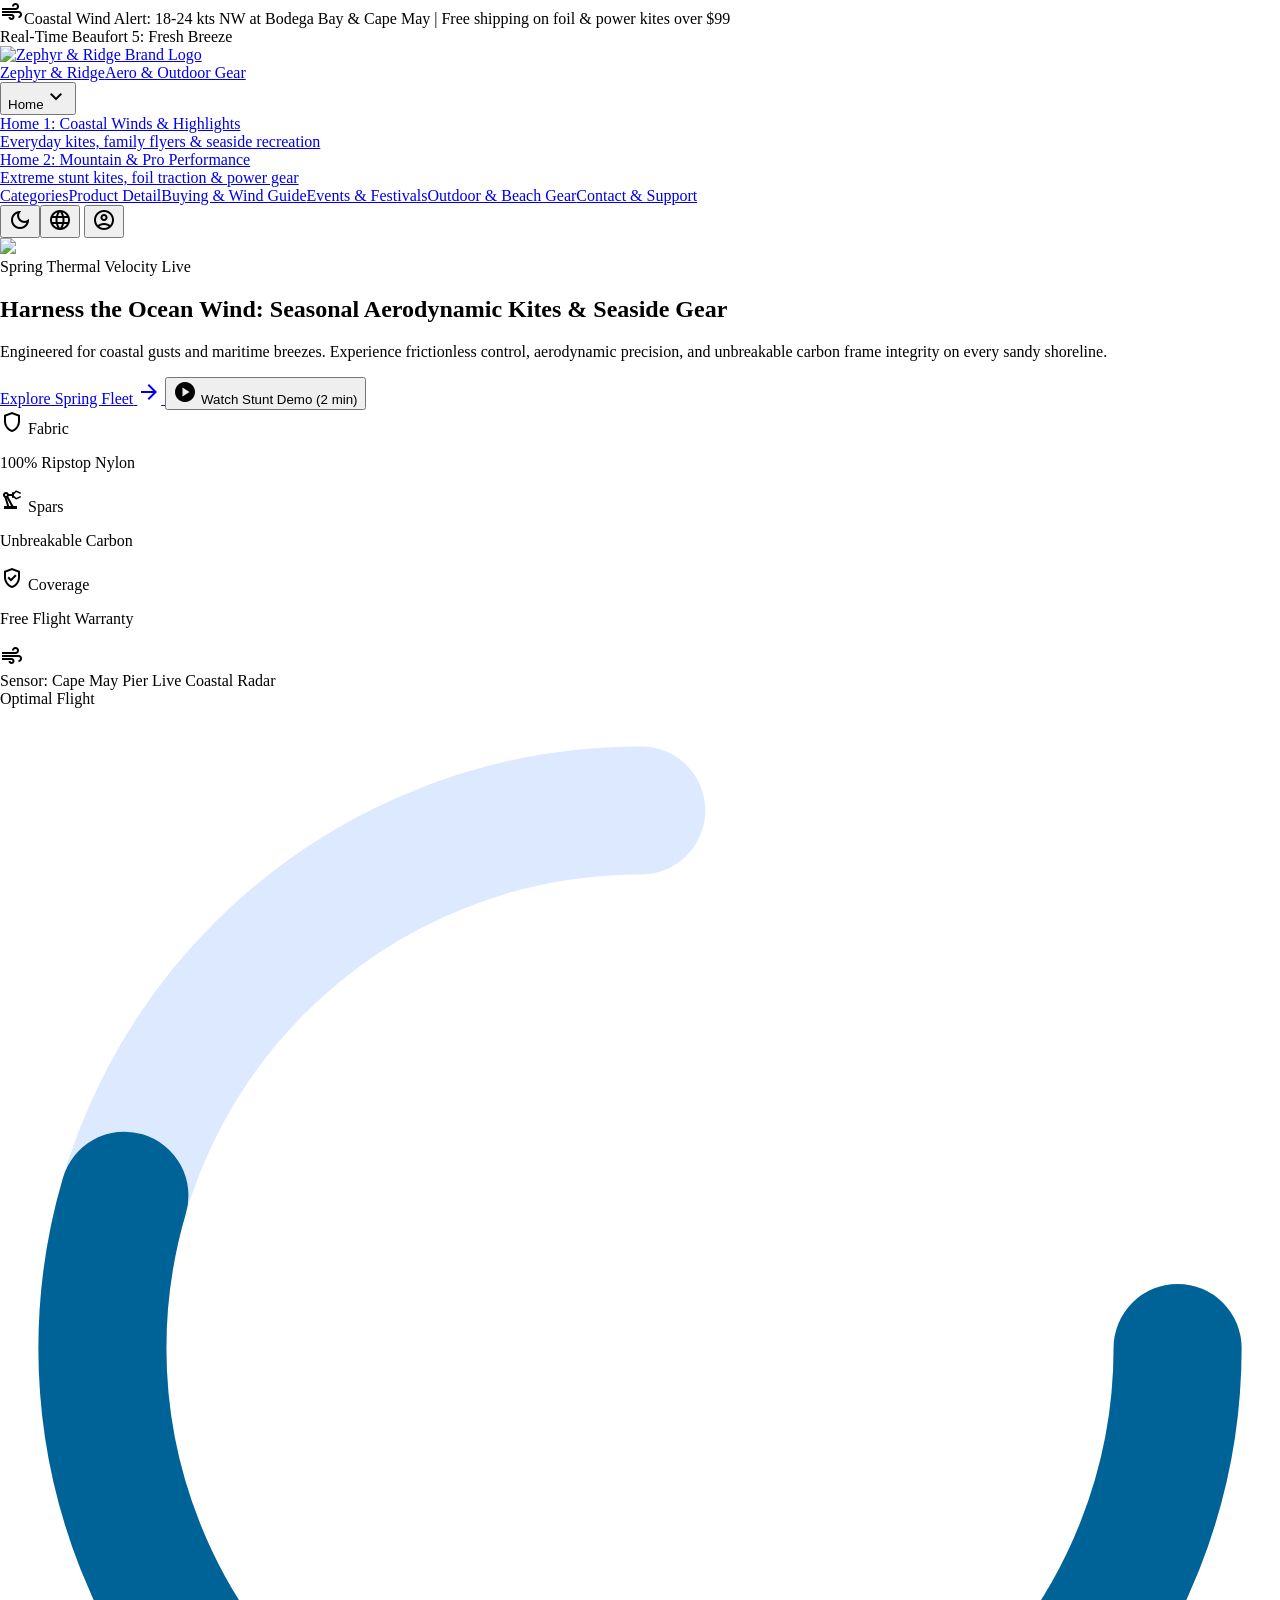
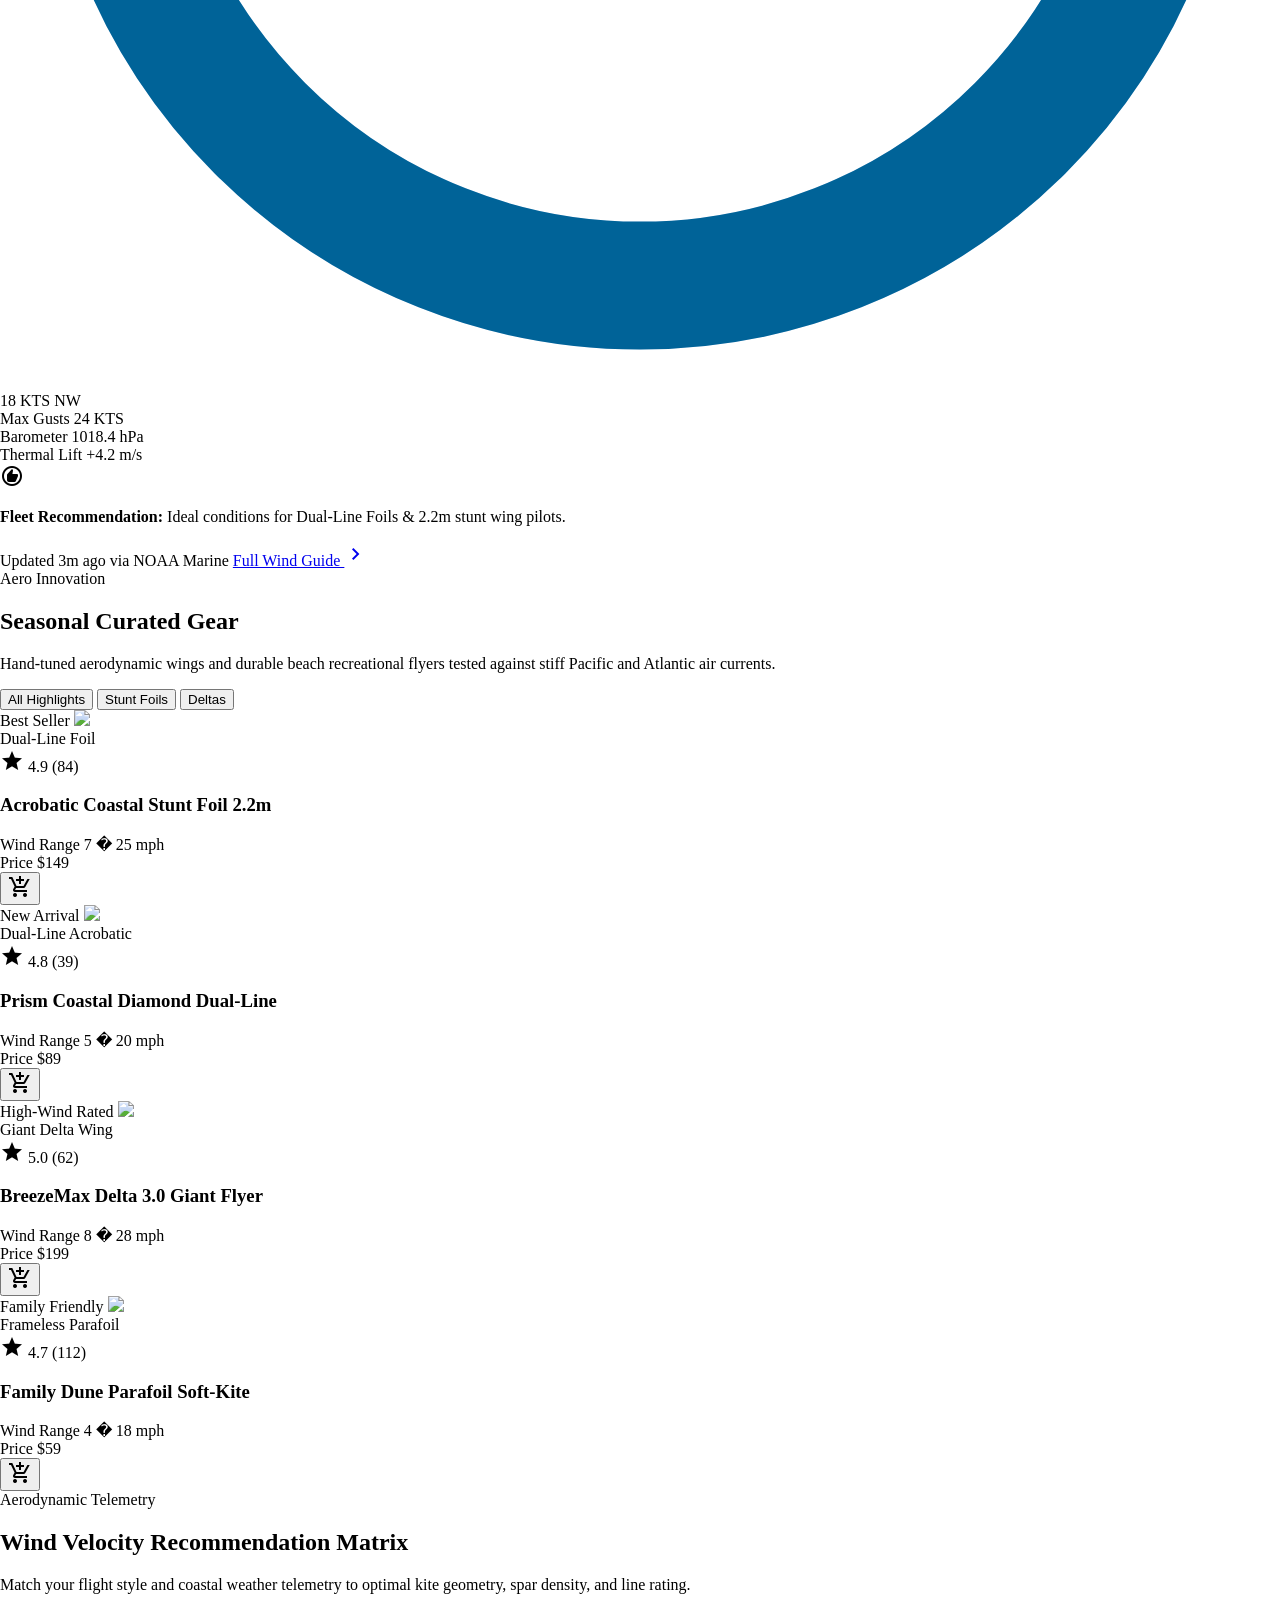
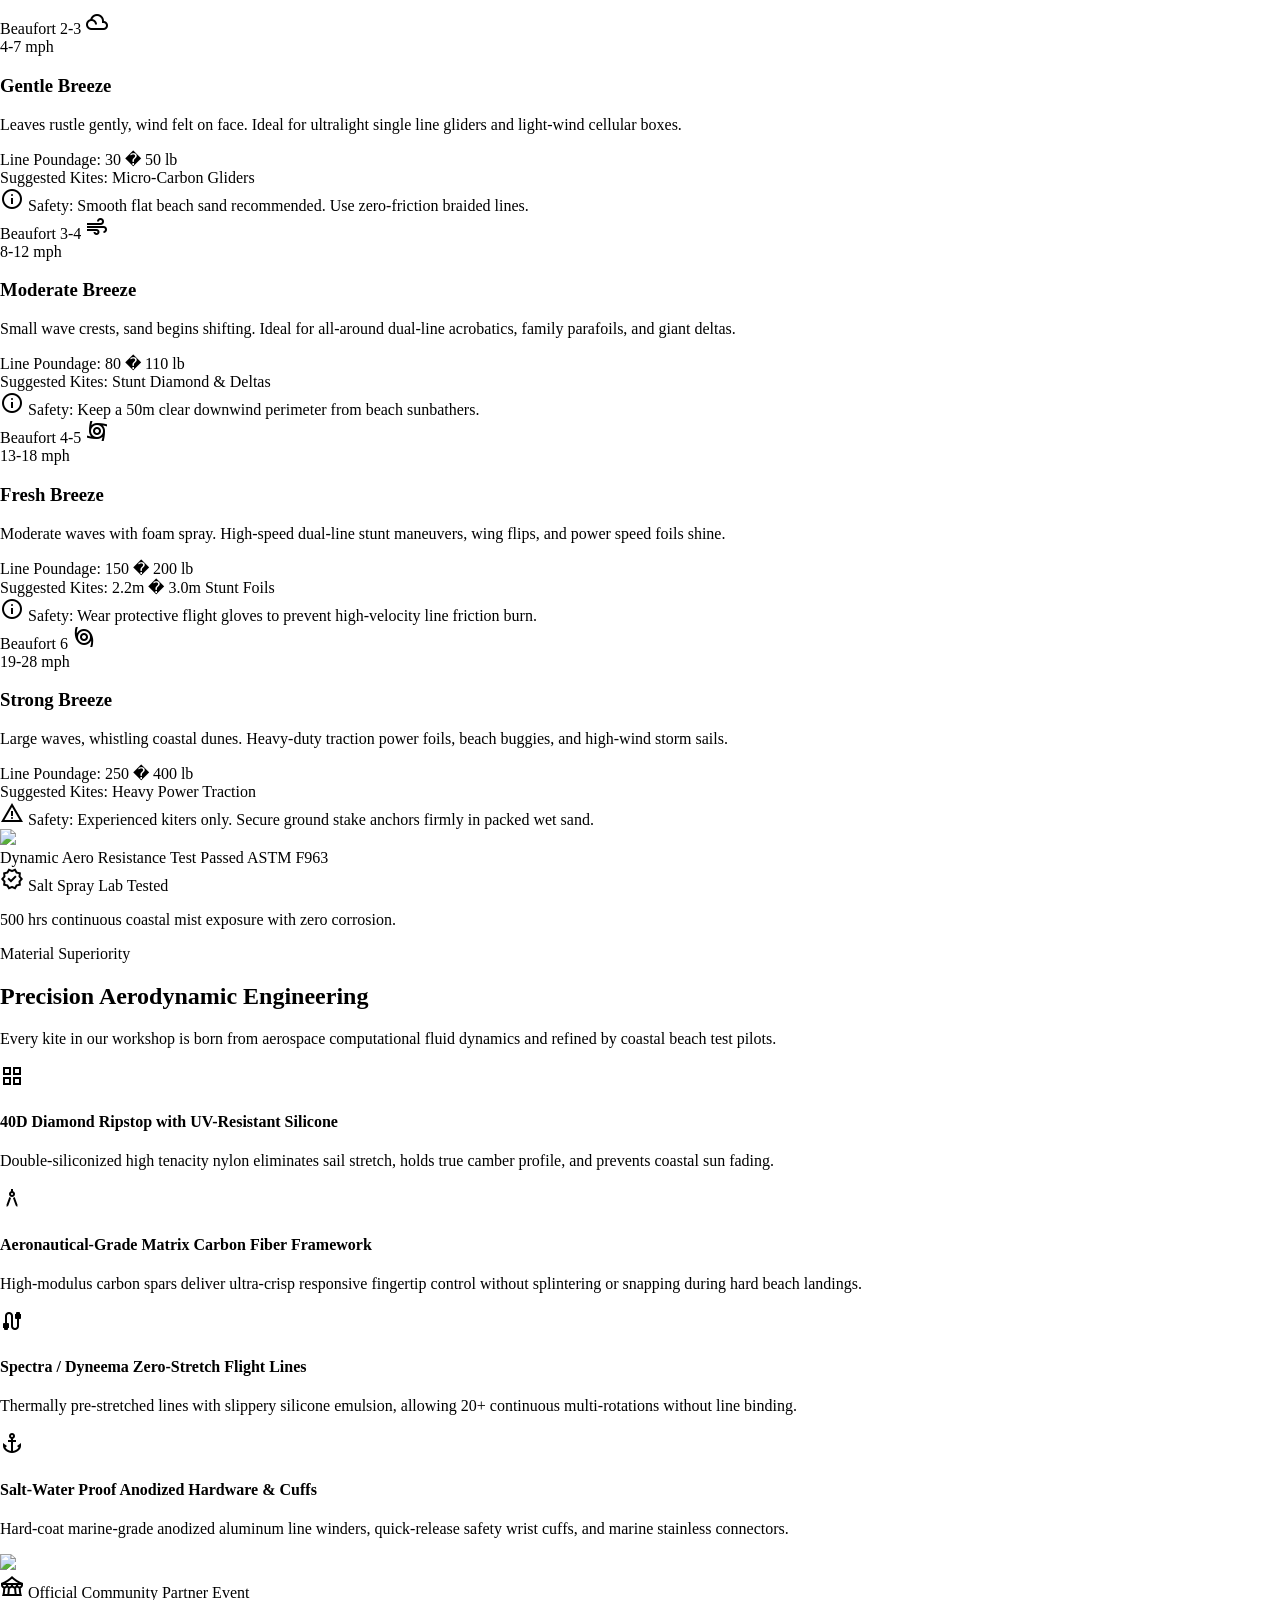
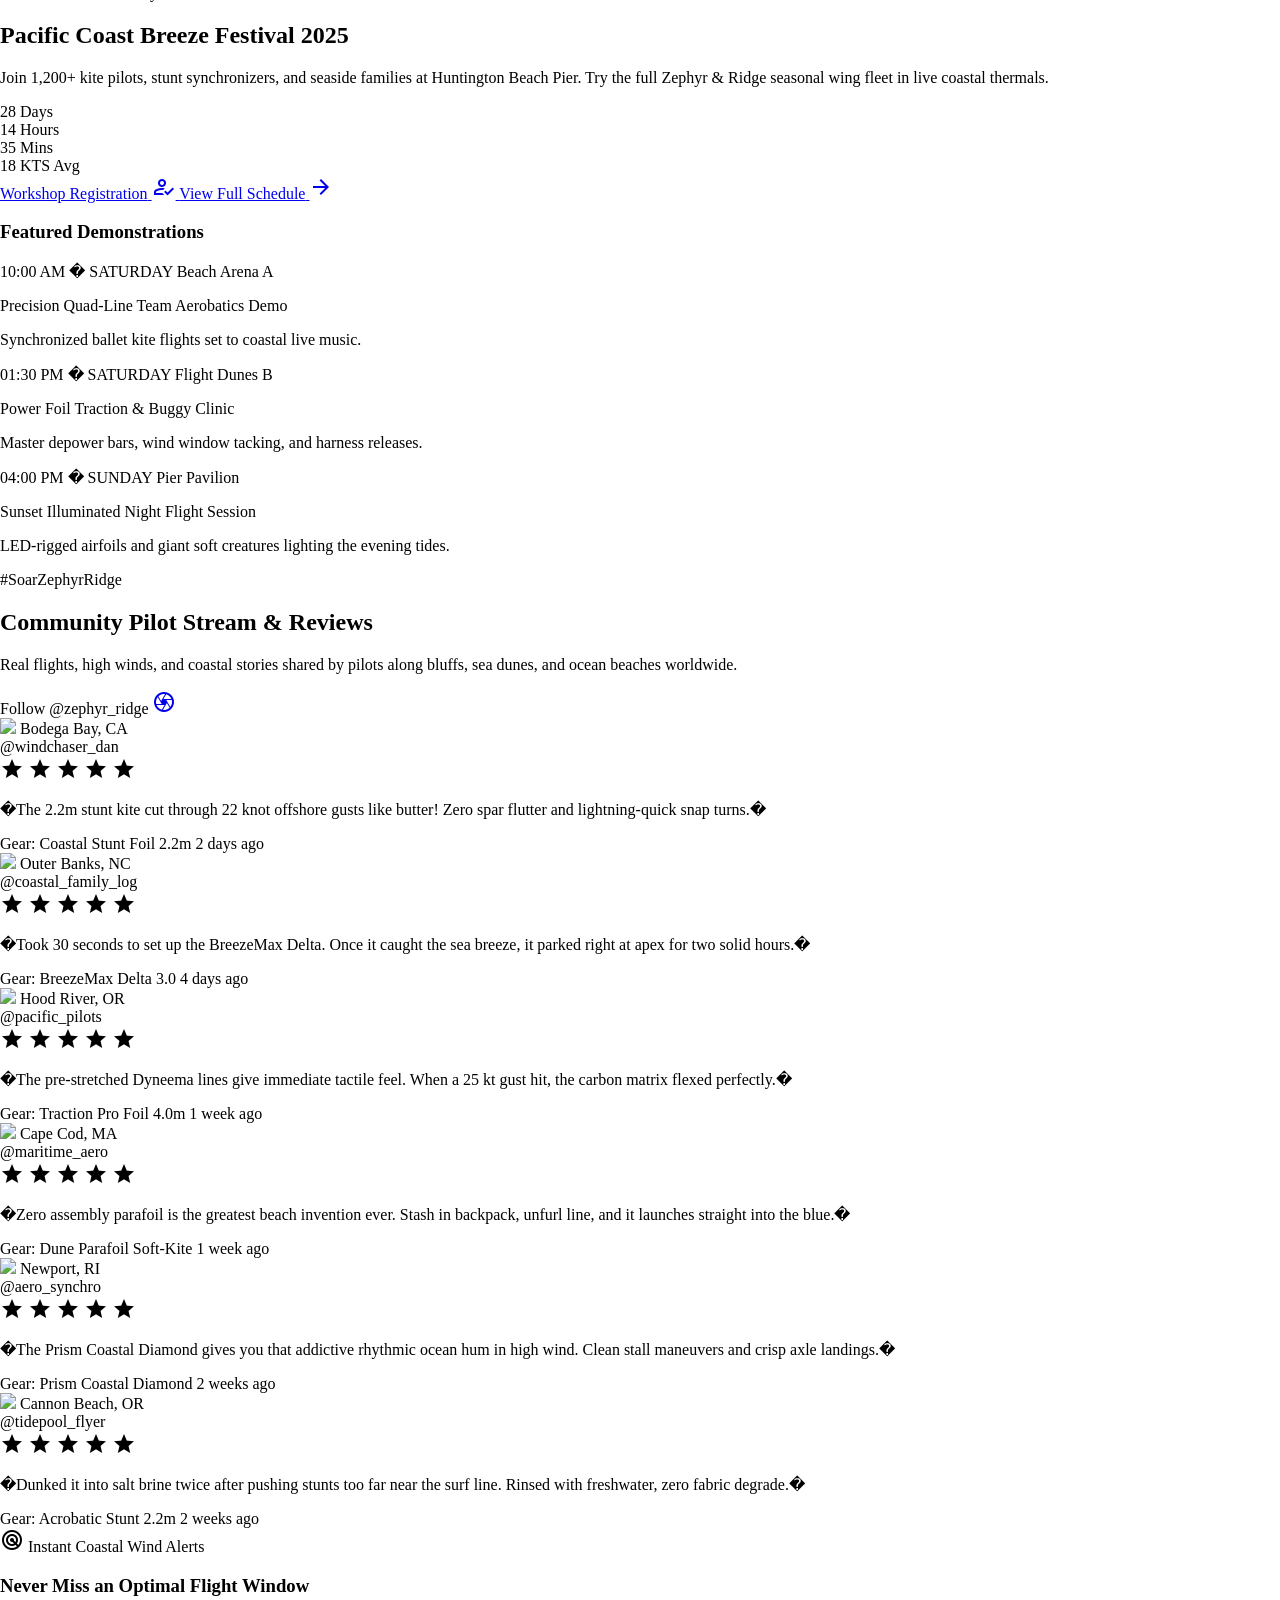
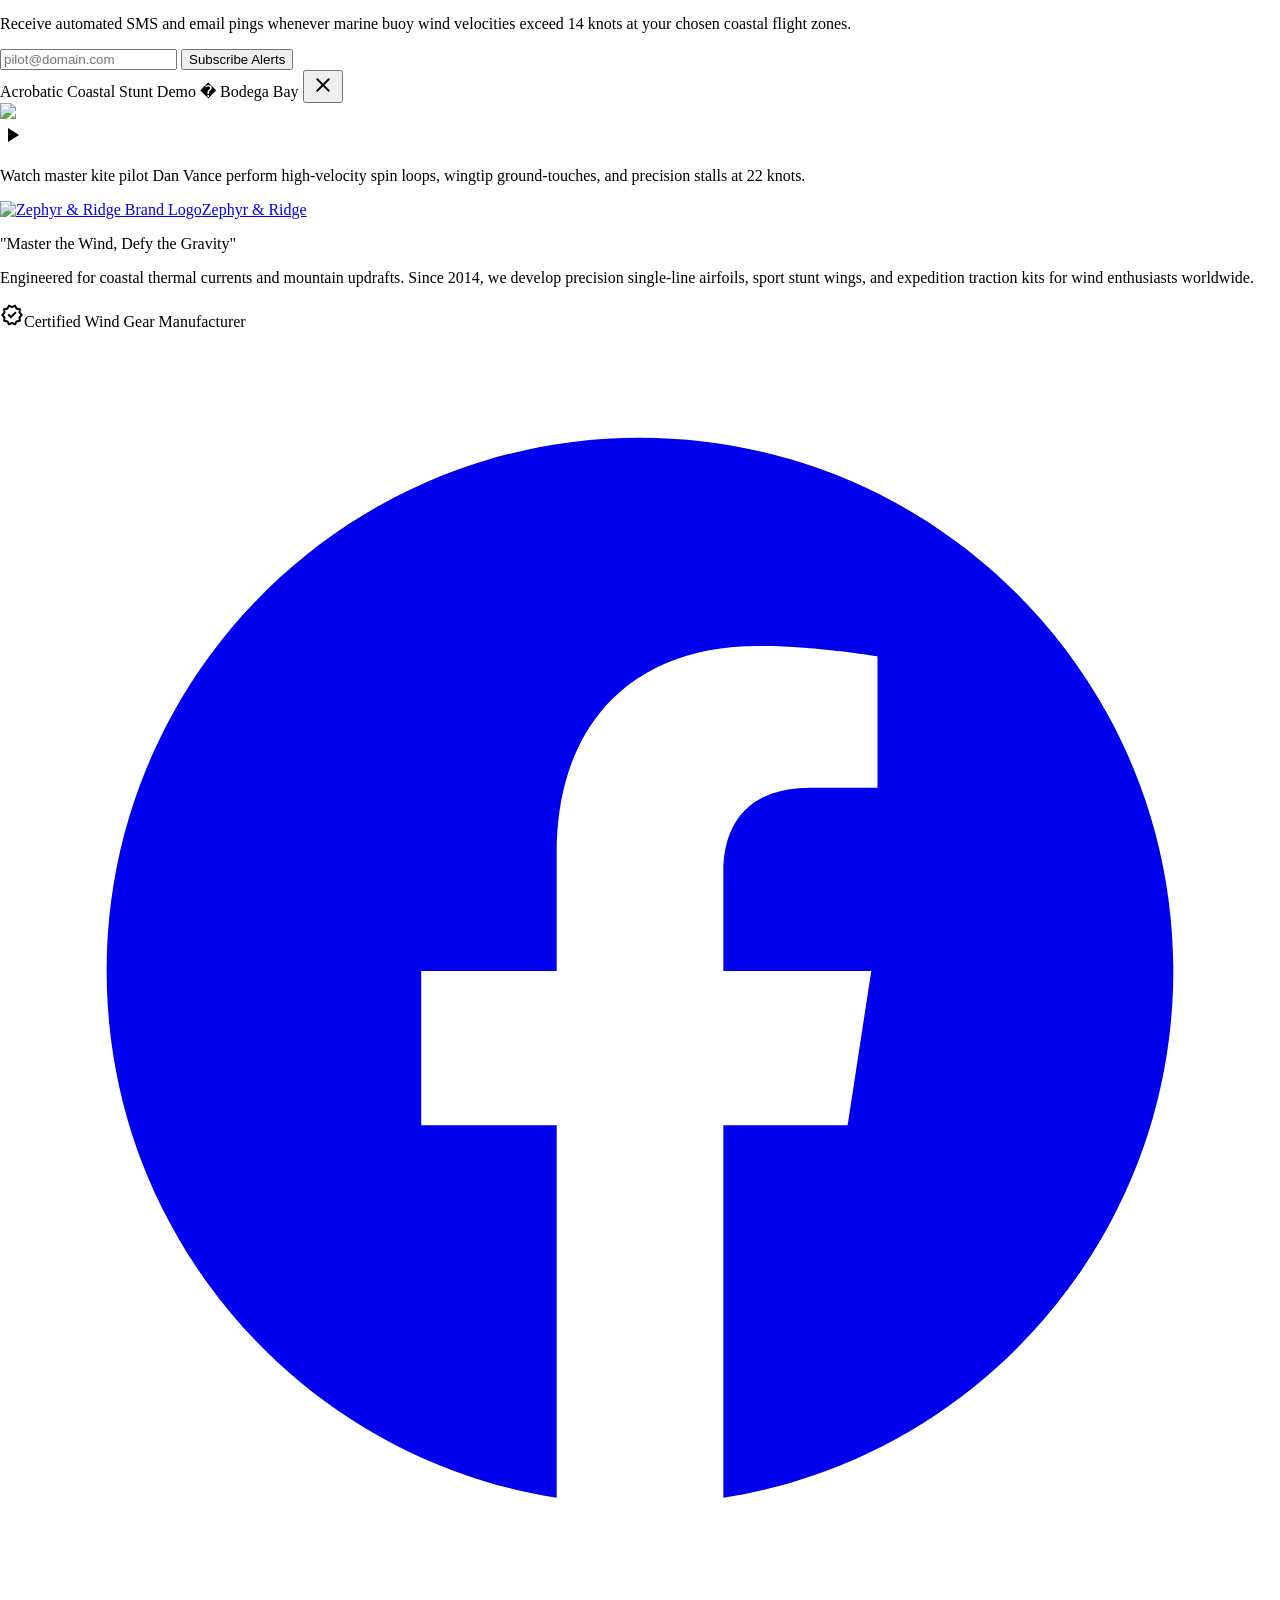
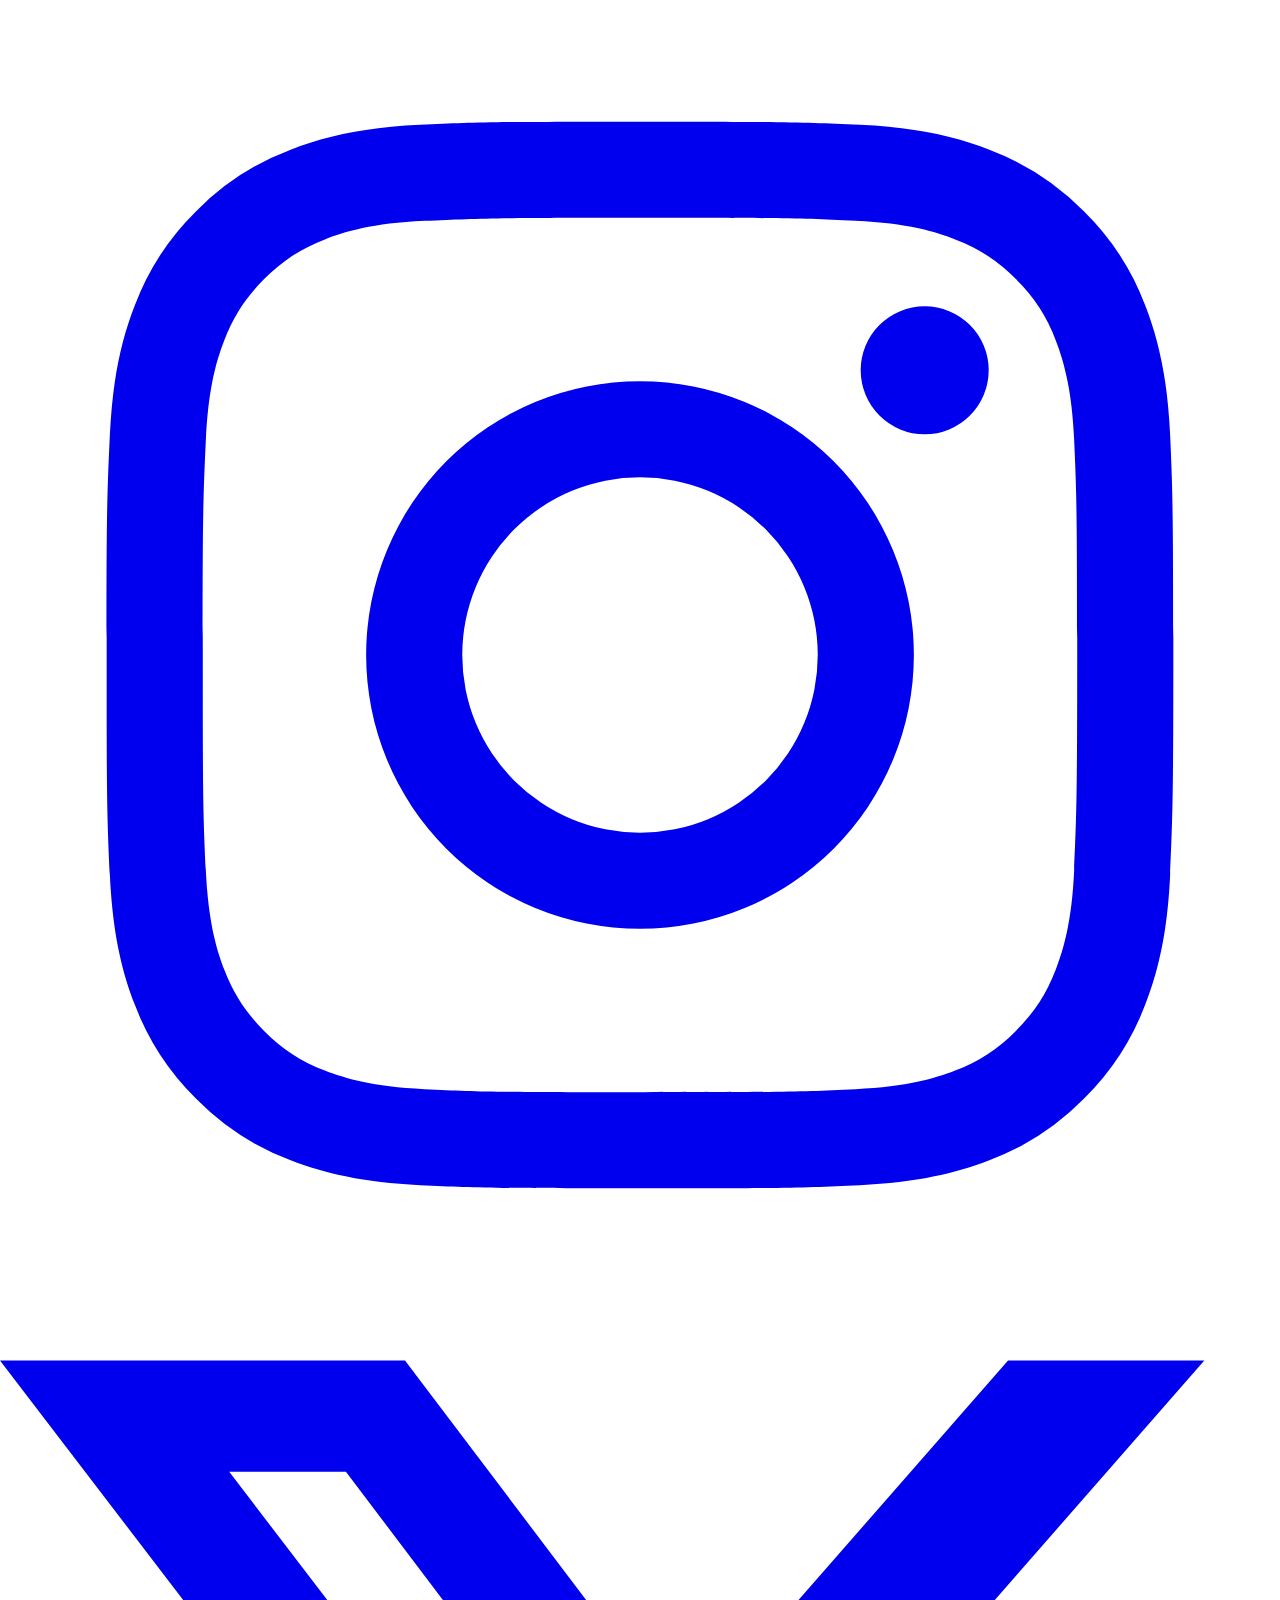
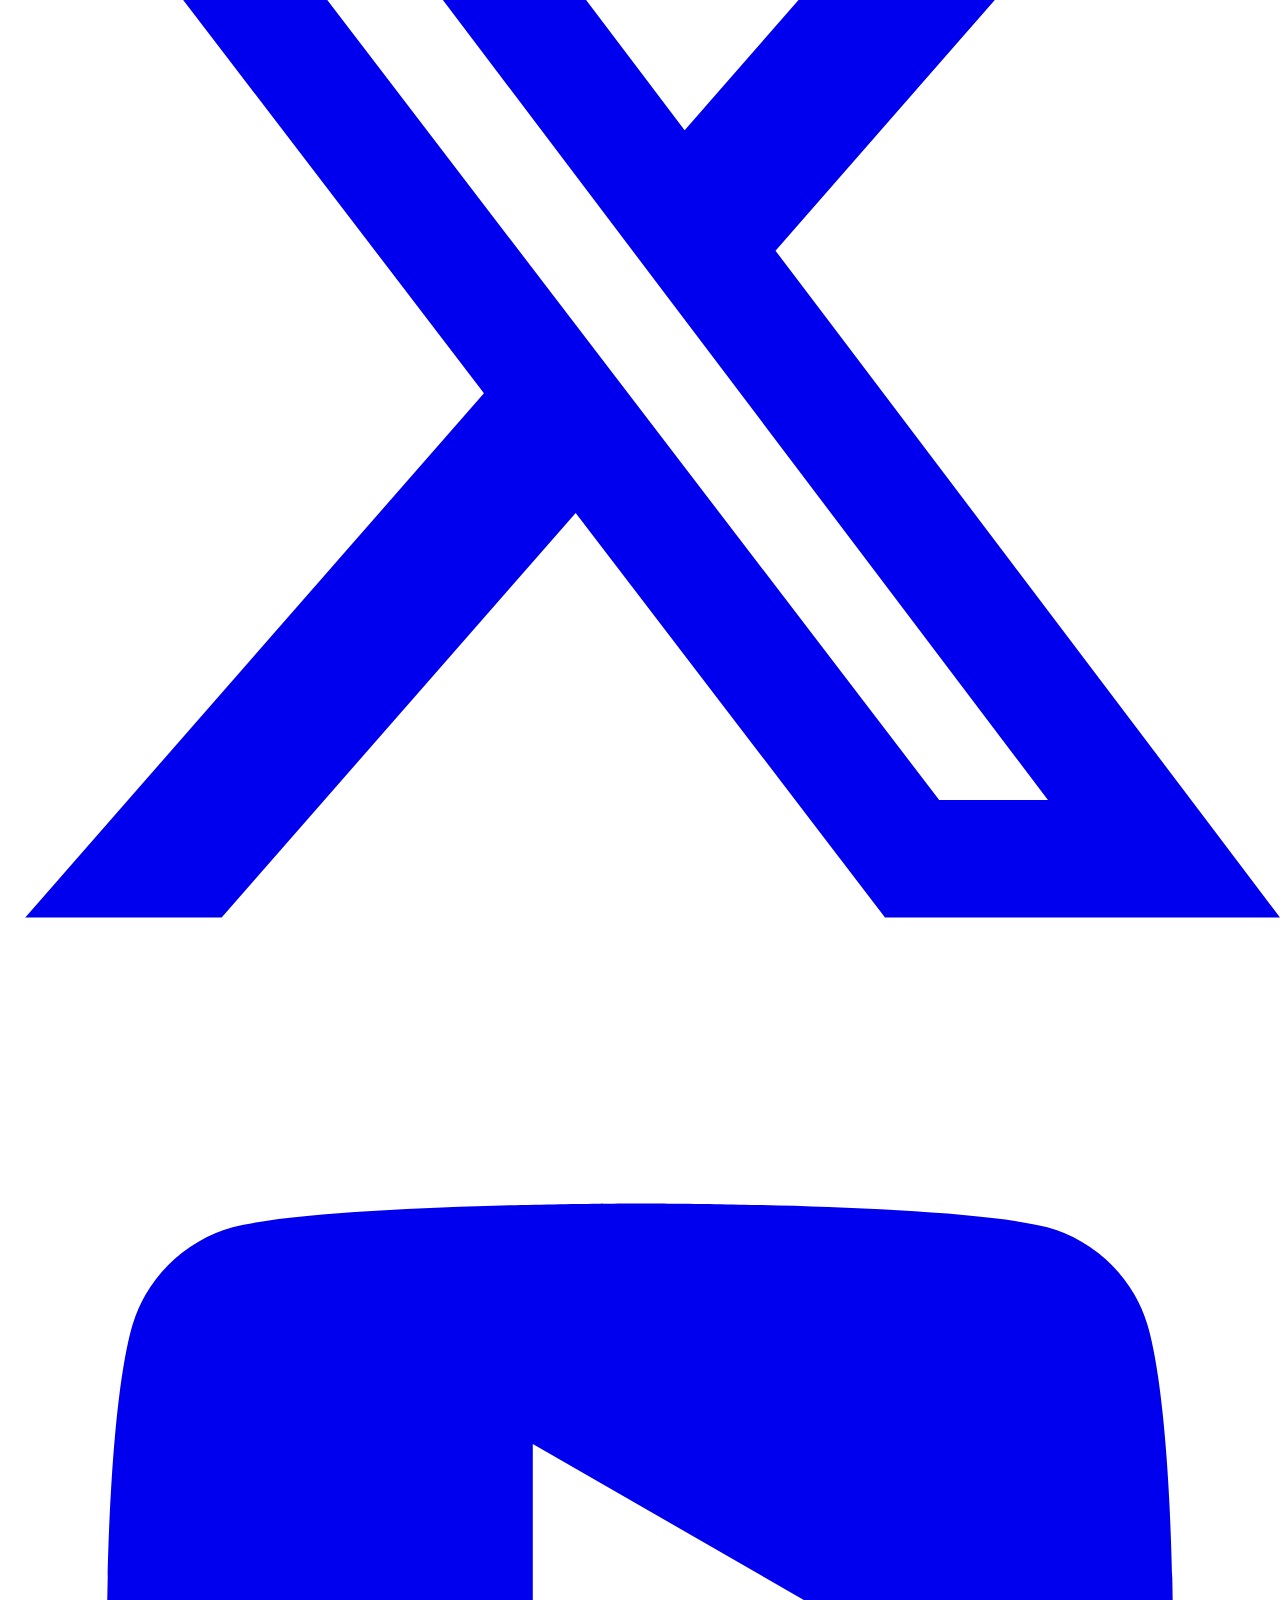
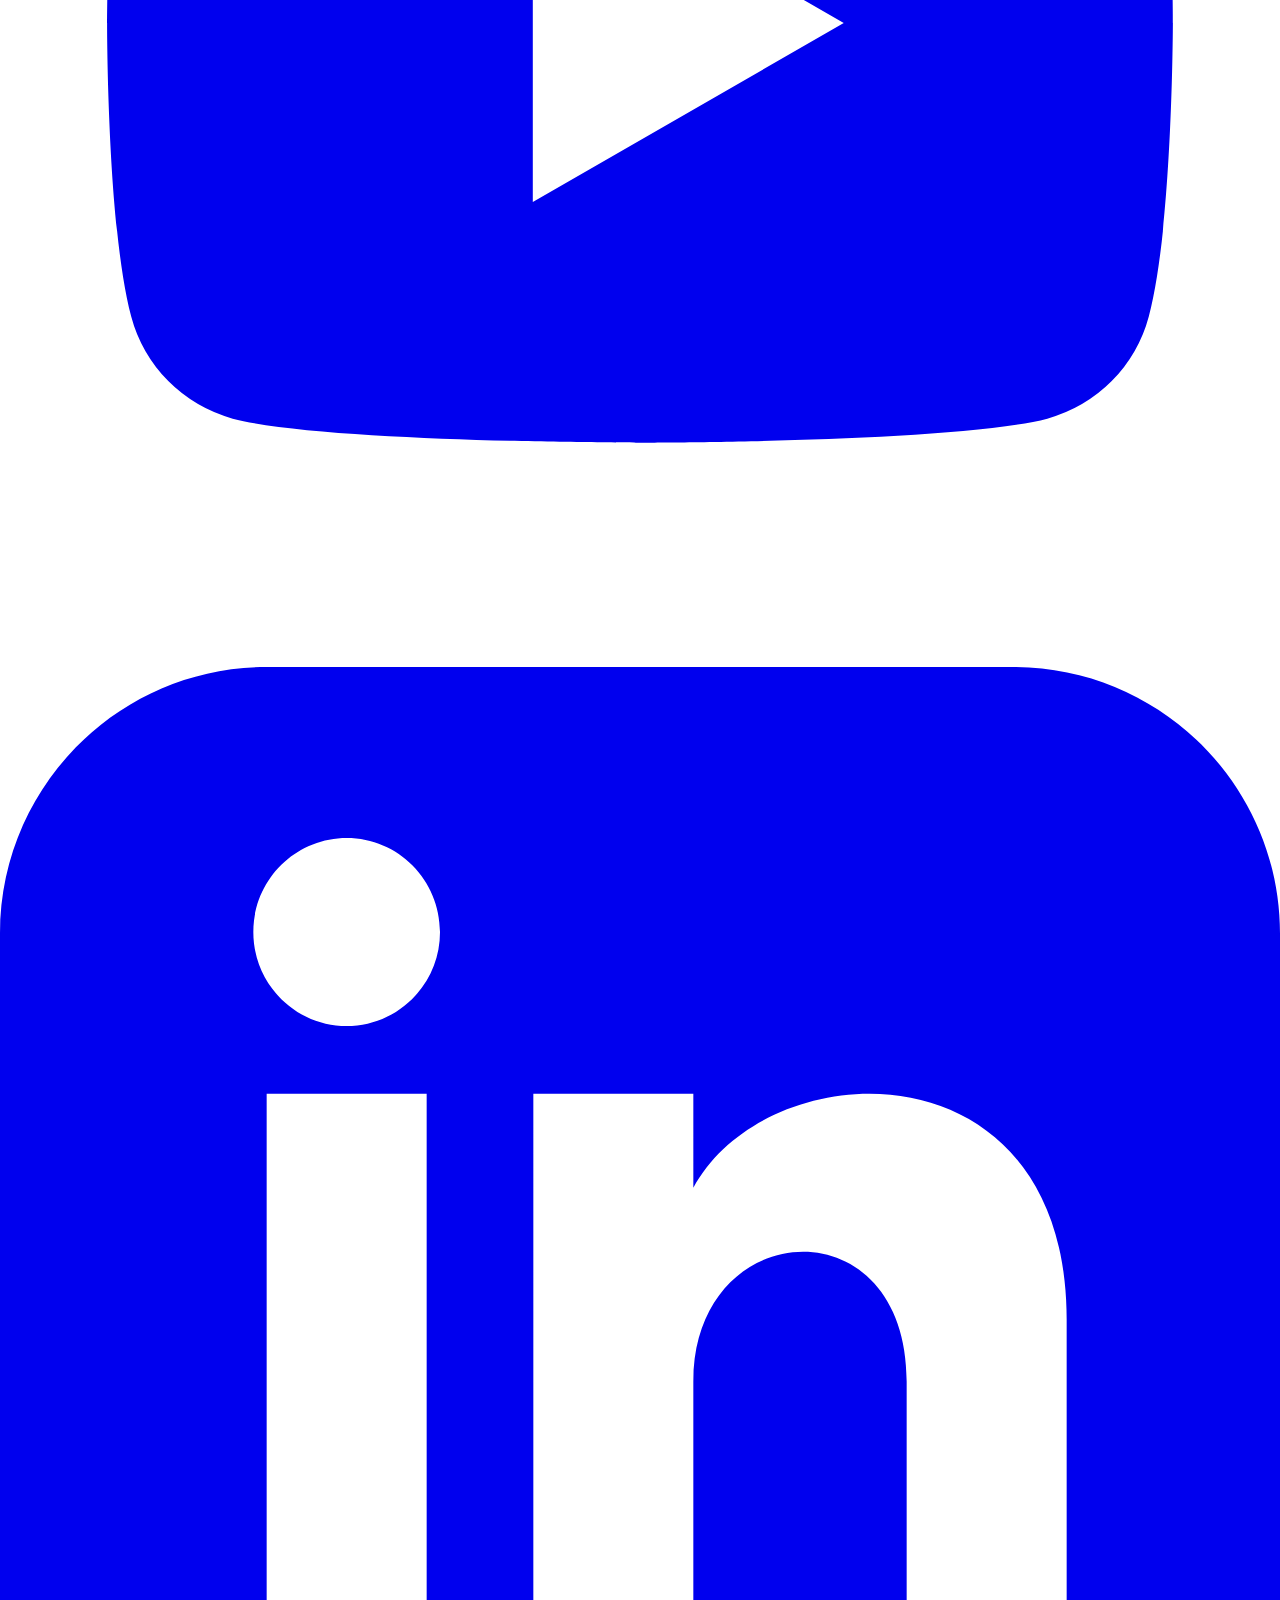
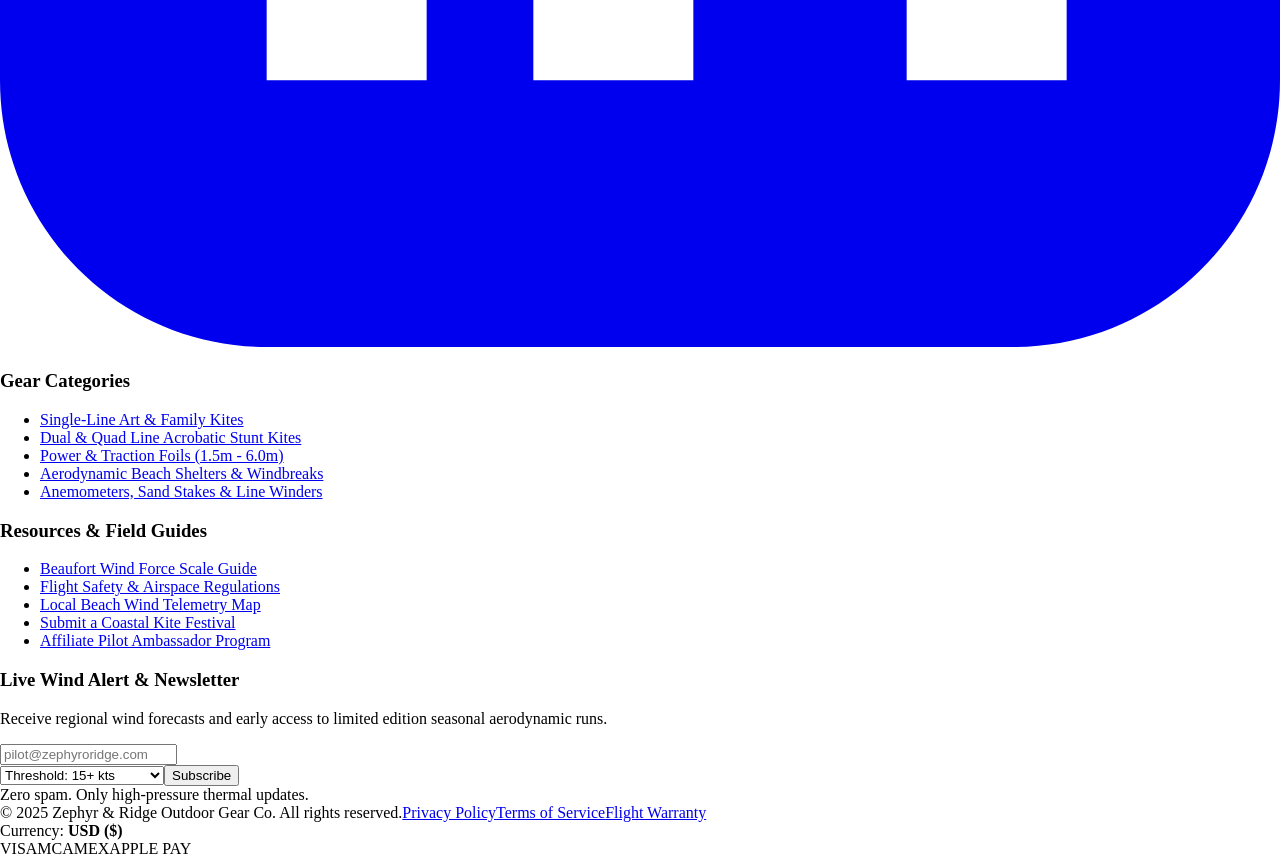
==== index.html @ 40a488f8 "Completed website UI and theme changes" ====
<!DOCTYPE html>

<html dir="ltr" lang="en">

<head>
    <meta charset="utf-8" />
    <meta content="width=device-width, initial-scale=1.0" name="viewport" />
    <meta content="web_standard" name="shell-type" />
    <title>Zephyr &amp; Ridge Kite &amp; Outdoor Gear</title>
    <link rel="icon" type="image/png" href="https://lh3.googleusercontent.com/aida-public/[base64]" />

    <link href="https://fonts.googleapis.com" rel="preconnect" />
    <link crossorigin="" href="https://fonts.gstatic.com" rel="preconnect" />
    <link
        href="https://fonts.googleapis.com/css2?family=Plus+Jakarta+Sans:wght@400;500;600;700&amp;family=Space+Grotesk:wght@500;600;700&amp;display=swap"
        rel="stylesheet" />
    <link
        href="https://fonts.googleapis.com/css2?family=Material+Symbols+Outlined:opsz,wght,FILL,GRAD@20..48,100..700,0..1,-50..200"
        rel="stylesheet" />
    <link
        href="https://fonts.googleapis.com/css2?family=Material+Symbols+Outlined:wght,FILL@100..700,0..1&amp;display=swap"
        rel="stylesheet" />
    <style>
        @layer base {

            html,
            body {
                margin: 0;
                padding: 0;
            }

            body {
                overscroll-behavior: none;
            }

            main>:first-child {
                margin-top: 0 !important;
            }

            main>:last-child {
                margin-bottom: 0 !important;
            }
        }

        ::-webkit-scrollbar {
            display: none;
        }
    </style>
    <script src="https://cdn.tailwindcss.com"></script>
    <script
        id="tailwind-config">tailwind.config = { "darkMode": "class", "theme": { "extend": { "colors": { "on-tertiary-fixed-variant": "#783200", "tertiary-fixed-dim": "#ffb690", "on-error-container": "#93000a", "on-primary-fixed": "#011d35", "surface-dim": "#cbdbf5", "on-tertiary-container": "#ea6803", "surface-variant": "#d3e4fe", "on-secondary-fixed": "#001d31", "on-secondary-fixed-variant": "#004b73", "inverse-surface": "#213145", "on-primary": "#ffffff", "surface-container-highest": "#d3e4fe", "error-container": "#ffdad6", "surface-container-high": "#dce9ff", "on-surface-variant": "#43474d", "tertiary-container": "#471a00", "inverse-primary": "#b0c9e8", "on-secondary-container": "#00476e", "on-tertiary": "#ffffff", "secondary": "#006398", "surface": "#f8f9ff", "outline": "#74777e", "primary": "#001428", "on-primary-fixed-variant": "#314863", "outline-variant": "#c3c6ce", "on-error": "#ffffff", "tertiary": "#260b00", "on-tertiary-fixed": "#341100", "tertiary-fixed": "#ffdbca", "background": "#f8f9ff", "primary-fixed": "#d1e4ff", "secondary-fixed": "#cce5ff", "inverse-on-surface": "#eaf1ff", "on-background": "#0b1c30", "secondary-container": "#5bb8fe", "on-primary-container": "#7991af", "on-secondary": "#ffffff", "surface-container-lowest": "#ffffff", "on-surface": "#0b1c30", "surface-bright": "#f8f9ff", "secondary-fixed-dim": "#93ccff", "surface-container": "#e5eeff", "surface-tint": "#49607c", "surface-container-low": "#eff4ff", "error": "#ba1a1a", "primary-fixed-dim": "#b0c9e8", "primary-container": "#0f2942" }, "borderRadius": { "DEFAULT": "0.25rem", "lg": "0.5rem", "xl": "0.75rem", "full": "9999px" }, "spacing": { "margin-desktop": "3rem", "space-xs": "0.25rem", "space-lg": "1.5rem", "gutter-mobile": "1rem", "space-xl": "2.5rem", "gutter-desktop": "2rem", "gutter": "1.5rem", "margin": "1.5rem", "margin-mobile": "1rem", "space-md": "1rem", "space-sm": "0.5rem" }, "fontFamily": { "display-hero-mobile": ["Space Grotesk"], "display-hero": ["Space Grotesk"], "body-md": ["Plus Jakarta Sans"], "label-md": ["Plus Jakarta Sans"], "body-lg": ["Plus Jakarta Sans"], "label-lg": ["Plus Jakarta Sans"], "headline-lg": ["Space Grotesk"], "body-sm": ["Plus Jakarta Sans"], "headline-sm": ["Space Grotesk"], "headline-md": ["Space Grotesk"], "label-sm": ["Plus Jakarta Sans"], "headline-lg-mobile": ["Space Grotesk"] }, "fontSize": { "display-hero-mobile": ["36px", { "lineHeight": "44px", "letterSpacing": "-0.02em", "fontWeight": "700" }], "display-hero": ["56px", { "lineHeight": "64px", "letterSpacing": "-0.03em", "fontWeight": "700" }], "body-md": ["16px", { "lineHeight": "24px", "letterSpacing": "0em", "fontWeight": "400" }], "label-md": ["12px", { "lineHeight": "16px", "letterSpacing": "0.04em", "fontWeight": "600" }], "body-lg": ["18px", { "lineHeight": "28px", "letterSpacing": "-0.01em", "fontWeight": "400" }], "label-lg": ["14px", { "lineHeight": "20px", "letterSpacing": "0.02em", "fontWeight": "600" }], "headline-lg": ["40px", { "lineHeight": "48px", "letterSpacing": "-0.02em", "fontWeight": "700" }], "body-sm": ["14px", { "lineHeight": "20px", "letterSpacing": "0em", "fontWeight": "400" }], "headline-sm": ["20px", { "lineHeight": "28px", "letterSpacing": "0em", "fontWeight": "600" }], "headline-md": ["28px", { "lineHeight": "36px", "letterSpacing": "-0.01em", "fontWeight": "600" }], "label-sm": ["11px", { "lineHeight": "14px", "letterSpacing": "0.06em", "fontWeight": "700" }], "headline-lg-mobile": ["28px", { "lineHeight": "36px", "letterSpacing": "-0.01em", "fontWeight": "700" }] } } } };</script>
<link rel="stylesheet" href="assets/site-global.css?v=1790487127039">
</head>

<body class="bg-surface font-body-md text-on-surface antialiased">
    <header class="fixed top-0 inset-x-0 z-50 bg-surface/90 backdrop-blur-xl shadow-[0_1px_8px_rgba(0,0,0,0.04)]">
        <div class="w-full bg-primary text-on-primary py-space-xs px-space-md">
            <div class="max-w-[1440px] mx-auto flex items-center justify-between font-label-sm text-label-sm">
                <div class="flex items-center gap-space-sm"><span
                        class="material-symbols-outlined text-base text-secondary-container">air</span><span>Coastal
                        Wind Alert: 18-24 kts NW at Bodega Bay &amp; Cape May | Free shipping on foil &amp; power kites
                        over $99</span></div>
                <div class="hidden md:flex items-center gap-space-md font-label-md text-label-md"><span
                        class="flex items-center gap-1"><span
                            class="w-2 h-2 rounded-full bg-secondary-container animate-pulse"></span>Real-Time Beaufort
                        5: Fresh Breeze</span></div>
            </div>
        </div>
        <div
            class="h-20 w-full px-space-md lg:px-margin-desktop max-w-[1440px] mx-auto flex items-center justify-between gap-space-md">
            <div class="flex items-center gap-space-md"><a class="flex items-center gap-space-sm"
                    data-path="coastal-winds" href="#"><img alt="Zephyr &amp; Ridge Brand Logo"
                        class="h-8 w-auto object-contain"
                        src="https://lh3.googleusercontent.com/aida-public/[base64]" />
                    <div class="flex flex-col"><span
                            class="font-headline-sm text-headline-sm uppercase tracking-tight text-primary leading-none">Zephyr
                            &amp; Ridge</span><span
                            class="font-label-sm text-label-sm tracking-wider uppercase text-on-surface-variant">Aero
                            &amp; Outdoor Gear</span></div>
                </a></div>
            <nav class="hidden xl:flex items-center gap-space-md font-label-lg text-label-lg"
                data-active-classes="text-on-surface font-bold">
                <div class="relative group" id="home-dropdown-wrapper"><button
                        class="flex items-center gap-1 text-on-surface-variant hover:text-on-surface transition-colors py-2"
                        id="home-dropdown-btn" type="button"><span>Home</span><span
                            class="material-symbols-outlined text-base transition-transform group-hover:rotate-180">expand_more</span></button>
                    <div class="absolute start-0 top-full hidden group-hover:block w-80 bg-surface-container-lowest rounded-xl shadow-[0_12px_32px_-4px_rgba(15,41,66,0.12)] p-space-sm z-50"
                        id="home-dropdown-menu"><a aria-current="page"
                            class="block p-space-sm rounded-lg hover:bg-surface-container-high transition-colors text-on-surface font-bold"
                            data-path="coastal-winds" href="#">
                            <div class="font-headline-sm text-label-lg text-on-surface">Home 1: Coastal Winds &amp;
                                Highlights</div>
                            <div class="font-body-sm text-body-sm text-on-surface-variant mt-0.5">Everyday kites, family
                                flyers &amp; seaside recreation</div>
                        </a><a
                            class="block p-space-sm rounded-lg hover:bg-surface-container-high transition-colors mt-space-xs"
                            data-path="mountain-pro" href="#">
                            <div class="font-headline-sm text-label-lg text-on-surface">Home 2: Mountain &amp; Pro
                                Performance</div>
                            <div class="font-body-sm text-body-sm text-on-surface-variant mt-0.5">Extreme stunt kites,
                                foil traction &amp; power gear</div>
                        </a></div>
                </div><a class="text-on-surface-variant hover:text-on-surface transition-colors"
                    data-path="products-catalog" href="#">Categories</a><a
                    class="text-on-surface-variant hover:text-on-surface transition-colors" data-path="product-detail"
                    href="#">Product Detail</a><a
                    class="text-on-surface-variant hover:text-on-surface transition-colors" data-path="buying-guide"
                    href="#">Buying &amp; Wind Guide</a><a
                    class="text-on-surface-variant hover:text-on-surface transition-colors" data-path="events-festivals"
                    href="#">Events &amp; Festivals</a><a
                    class="text-on-surface-variant hover:text-on-surface transition-colors" data-path="outdoor-gear"
                    href="#">Outdoor &amp; Beach Gear</a><a
                    class="text-on-surface-variant hover:text-on-surface transition-colors" data-path="contact-support"
                    href="#">Contact &amp; Support</a>
            </nav>
            <div class="flex items-center gap-space-sm">
                <button
                    aria-label="Toggle color mode"
                    class="p-2 rounded-full text-on-surface-variant hover:bg-surface-container-high hover:text-on-surface transition-colors"
                    id="theme-toggle" type="button"><span class="material-symbols-outlined text-xl"
                        id="theme-icon">dark_mode</span></button><button aria-label="Toggle direction"
                    class="p-2 rounded-full text-on-surface-variant hover:bg-surface-container-high hover:text-on-surface transition-colors"
                    id="rtl-toggle" type="button"><span
                        class="material-symbols-outlined text-xl">language</span></button>
<button aria-label="Profile" class="p-2 rounded-full text-on-surface-variant hover:bg-surface-container-high hover:text-on-surface transition-colors" type="button"><span class="material-symbols-outlined text-xl">account_circle</span></button>
                
            </div>
        </div>
    </header>
    <main class="w-full pt-20 bg-surface min-h-[calc(100vh-20rem)]">
        <div class="flex flex-col w-full">
            <!-- SECTION 1: HERO BANNER & LIVE WIND RADAR -->
            <section
                class="relative w-full overflow-hidden bg-primary text-on-primary -mt-20 pt-28 pb-20 lg:pt-36 lg:pb-28">
                <div class="absolute inset-0 z-0">
                    <img class="w-full h-full object-cover object-center opacity-45 mix-blend-overlay"
                        data-alt="Vibrant kites soaring high above an expansive golden coastal beach under a bright sunny sky with kiters gathered on the shore, turquoise rolling ocean waves, and dramatic colorful foil and stunt wings riding thermal winds in high resolution"
                        src="https://lh3.googleusercontent.com/aida-public/[base64]" />
                    <div class="absolute inset-0 bg-gradient-to-t from-primary via-primary/70 to-transparent"></div>
                    <div class="absolute inset-0 bg-gradient-to-r from-primary via-primary/60 to-transparent"></div>
                </div>
                <div class="relative z-10 max-w-[1440px] mx-auto px-space-md lg:px-margin-desktop">
                    <div class="grid grid-cols-1 lg:grid-cols-12 gap-gutter-desktop items-center">
                        <!-- Hero Text & CTA -->
                        <div class="lg:col-span-7 space-y-space-lg">
                            <div
                                class="inline-flex items-center gap-space-xs bg-surface-container-high/20 backdrop-blur-md px-space-sm py-1 rounded-full text-secondary-container">
                                <span class="w-2 h-2 rounded-full bg-secondary-container animate-ping"></span>
                                <span
                                    class="font-label-sm text-label-sm uppercase tracking-wider text-secondary-fixed">Spring
                                    Thermal Velocity Live</span>
                            </div>
                            <h1
                                class="font-display-hero text-headline-lg lg:text-display-hero text-on-primary tracking-tight max-w-2xl">
                                Harness the Ocean Wind: Seasonal Aerodynamic Kites &amp; Seaside Gear
                            </h1>
                            <p class="font-body-lg text-body-lg text-surface-variant max-w-xl">
                                Engineered for coastal gusts and maritime breezes. Experience frictionless control,
                                aerodynamic precision, and unbreakable carbon frame integrity on every sandy shoreline.
                            </p>
                            <div class="flex flex-wrap items-center gap-space-md pt-space-xs">
                                <a class="inline-flex items-center justify-center gap-space-xs bg-tertiary-fixed text-on-tertiary-fixed font-headline-sm text-label-lg px-space-xl py-3.5 rounded-lg shadow-xl hover:bg-white transition-all transform hover:-translate-y-0.5"
                                    data-path="products-catalog" href="#">
                                    <span>Explore Spring Fleet</span>
                                    <span class="material-symbols-outlined text-lg">arrow_forward</span>
                                </a>
                                <button
                                    class="inline-flex items-center justify-center gap-space-xs bg-surface-container-lowest/10 backdrop-blur-md text-on-primary font-headline-sm text-label-lg px-space-lg py-3.5 rounded-lg hover:bg-surface-container-lowest/20 transition-colors"
                                    id="open-video-btn" type="button">
                                    <span class="material-symbols-outlined text-xl text-secondary-container"
                                        style="font-variation-settings: 'FILL' 1;">play_circle</span>
                                    <span>Watch Stunt Demo (2 min)</span>
                                </button>
                            </div>
                            <!-- Metric Badges Row -->
                            <div class="pt-space-md grid grid-cols-3 gap-space-sm sm:gap-space-md max-w-lg">
                                <div class="bg-surface-container-low/10 backdrop-blur-sm p-space-sm rounded-lg">
                                    <div class="flex items-center gap-1.5 text-secondary-container">
                                        <span class="material-symbols-outlined text-sm">shield</span>
                                        <span class="font-label-sm text-label-sm uppercase tracking-wider">Fabric</span>
                                    </div>
                                    <p class="font-headline-sm text-body-sm text-on-primary mt-1">100% Ripstop Nylon</p>
                                </div>
                                <div class="bg-surface-container-low/10 backdrop-blur-sm p-space-sm rounded-lg">
                                    <div class="flex items-center gap-1.5 text-secondary-container">
                                        <span class="material-symbols-outlined text-sm">precision_manufacturing</span>
                                        <span class="font-label-sm text-label-sm uppercase tracking-wider">Spars</span>
                                    </div>
                                    <p class="font-headline-sm text-body-sm text-on-primary mt-1">Unbreakable Carbon</p>
                                </div>
                                <div class="bg-surface-container-low/10 backdrop-blur-sm p-space-sm rounded-lg">
                                    <div class="flex items-center gap-1.5 text-secondary-container">
                                        <span class="material-symbols-outlined text-sm">verified_user</span>
                                        <span
                                            class="font-label-sm text-label-sm uppercase tracking-wider">Coverage</span>
                                    </div>
                                    <p class="font-headline-sm text-body-sm text-on-primary mt-1">Free Flight Warranty
                                    </p>
                                </div>
                            </div>
                        </div>
                        <!-- Telemetry Card Overlay -->
                        <div class="lg:col-span-5">
                            <div
                                class="relative bg-surface-container-lowest/95 backdrop-blur-xl text-on-surface p-space-lg rounded-xl shadow-2xl space-y-space-md">
                                <div class="flex items-center justify-between">
                                    <div class="flex items-center gap-space-xs">
                                        <span class="material-symbols-outlined text-secondary text-2xl animate-spin"
                                            style="animation-duration: 6s;">air</span>
                                        <div>
                                            <span
                                                class="font-label-sm text-label-sm uppercase tracking-wider text-on-surface-variant block">Sensor:
                                                Cape May Pier</span>
                                            <span class="font-headline-sm text-headline-sm text-primary">Live Coastal
                                                Radar</span>
                                        </div>
                                    </div>
                                    <span
                                        class="bg-secondary-container text-on-secondary-container font-label-sm text-label-sm px-2.5 py-1 rounded-full uppercase">Optimal
                                        Flight</span>
                                </div>
                                <!-- Dial / Gauge Vector Component -->
                                <div
                                    class="bg-surface-container-low p-space-md rounded-lg flex items-center justify-between gap-space-md">
                                    <div class="relative w-28 h-28 flex items-center justify-center shrink-0">
                                        <svg class="w-full h-full -rotate-90" viewbox="0 0 100 100">
                                            <circle cx="50" cy="50" fill="none" r="42" stroke="#dce9ff"
                                                stroke-dasharray="264" stroke-dashoffset="66" stroke-linecap="round"
                                                stroke-width="10"></circle>
                                            <circle cx="50" cy="50" fill="none" r="42" stroke="#006398"
                                                stroke-dasharray="264" stroke-dashoffset="120" stroke-linecap="round"
                                                stroke-width="10"></circle>
                                        </svg>
                                        <div
                                            class="absolute inset-0 flex flex-col items-center justify-center text-center">
                                            <span
                                                class="font-headline-lg text-headline-md text-primary leading-none">18</span>
                                            <span
                                                class="font-label-sm text-[10px] tracking-wider uppercase text-on-surface-variant">KTS
                                                NW</span>
                                        </div>
                                    </div>
                                    <div class="space-y-1.5 flex-1 min-w-0">
                                        <div class="flex items-center justify-between text-body-sm">
                                            <span class="text-on-surface-variant">Max Gusts</span>
                                            <span class="font-headline-sm text-primary">24 KTS</span>
                                        </div>
                                        <div class="flex items-center justify-between text-body-sm">
                                            <span class="text-on-surface-variant">Barometer</span>
                                            <span class="font-headline-sm text-primary">1018.4 hPa</span>
                                        </div>
                                        <div class="flex items-center justify-between text-body-sm">
                                            <span class="text-on-surface-variant">Thermal Lift</span>
                                            <span class="font-headline-sm text-secondary">+4.2 m/s</span>
                                        </div>
                                    </div>
                                </div>
                                <div class="bg-secondary/10 p-space-sm rounded-lg flex items-center gap-space-sm">
                                    <span class="material-symbols-outlined text-secondary text-xl">recommend</span>
                                    <p class="font-body-sm text-body-sm text-on-secondary-container">
                                        <strong>Fleet Recommendation:</strong> Ideal conditions for Dual-Line Foils
                                        &amp; 2.2m stunt wing pilots.
                                    </p>
                                </div>
                                <div
                                    class="flex items-center justify-between pt-space-xs font-label-md text-label-md text-on-surface-variant">
                                    <span>Updated 3m ago via NOAA Marine</span>
                                    <a class="text-secondary hover:underline flex items-center gap-0.5"
                                        data-path="buying-guide" href="#">
                                        Full Wind Guide <span
                                            class="material-symbols-outlined text-sm">chevron_right</span>
                                    </a>
                                </div>
                            </div>
                        </div>
                    </div>
                </div>
            </section>
            <!-- SECTION 2: SEASONAL CURATED GEAR COLLECTIONS -->
            <section class="w-full py-space-lg bg-surface">
                <div class="max-w-[1440px] mx-auto px-space-md lg:px-margin-desktop">
                    <div class="flex flex-col md:flex-row md:items-end justify-between gap-space-md mb-space-lg">
                        <div class="space-y-space-xs">
                            <span
                                class="font-label-sm text-label-sm tracking-wider uppercase text-secondary font-bold">Aero
                                Innovation</span>
                            <h2
                                class="font-headline-lg text-headline-md lg:text-headline-lg text-primary tracking-tight">
                                Seasonal Curated Gear</h2>
                            <p class="font-body-md text-body-md text-on-surface-variant max-w-xl">
                                Hand-tuned aerodynamic wings and durable beach recreational flyers tested against stiff
                                Pacific and Atlantic air currents.
                            </p>
                        </div>
                        <div class="flex items-center gap-space-xs">
                            <button
                                class="px-space-md py-1.5 rounded-full bg-primary text-on-primary font-label-sm text-label-sm"
                                type="button">All Highlights</button>
                            <button
                                class="px-space-md py-1.5 rounded-full bg-surface-container-high text-on-surface-variant hover:text-on-surface font-label-sm text-label-sm transition-colors"
                                type="button">Stunt Foils</button>
                            <button
                                class="px-space-md py-1.5 rounded-full bg-surface-container-high text-on-surface-variant hover:text-on-surface font-label-sm text-label-sm transition-colors"
                                type="button">Deltas</button>
                        </div>
                    </div>
                    <!-- 4 Card Grid -->
                    <div class="grid grid-cols-1 sm:grid-cols-2 lg:grid-cols-4 gap-gutter-desktop">
                        <!-- Card 1 -->
                        <div
                            class="group bg-surface-container-lowest rounded-xl p-space-md shadow-md hover:shadow-xl transition-all duration-300 flex flex-col justify-between">
                            <div class="space-y-space-sm">
                                <div
                                    class="relative w-full aspect-square rounded-lg overflow-hidden bg-surface-container-low">
                                    <span
                                        class="absolute top-2 start-2 z-10 bg-on-tertiary-container text-on-tertiary font-label-sm text-label-sm px-2.5 py-1 rounded-full uppercase">Best
                                        Seller</span>
                                    <img class="w-full h-full object-cover group-hover:scale-105 transition-transform duration-500"
                                        data-alt="High performance acrobatic 2.2 meter dual line stunt foil kite with dynamic aerodynamic airfoils in vivid red cyan and yellow ripstop nylon flying against a clear sky"
                                        src="https://lh3.googleusercontent.com/aida-public/[base64]" />
                                </div>
                                <div class="space-y-1">
                                    <div class="flex items-center justify-between">
                                        <span
                                            class="font-label-sm text-label-sm text-secondary uppercase font-semibold">Dual-Line
                                            Foil</span>
                                        <div class="flex items-center text-amber-500 text-xs">
                                            <span class="material-symbols-outlined text-sm"
                                                style="font-variation-settings: 'FILL' 1;">star</span>
                                            <span class="font-label-sm text-label-sm text-on-surface ms-1 font-bold">4.9
                                                (84)</span>
                                        </div>
                                    </div>
                                    <h3
                                        class="font-headline-sm text-headline-sm text-primary group-hover:text-secondary transition-colors">
                                        Acrobatic Coastal Stunt Foil 2.2m
                                    </h3>
                                </div>
                                <!-- Wind Range Indicator Bar -->
                                <div class="bg-surface-container-low p-2 rounded-lg space-y-1">
                                    <div
                                        class="flex justify-between font-label-sm text-label-sm text-on-surface-variant">
                                        <span>Wind Range</span>
                                        <span class="text-primary font-bold">7 � 25 mph</span>
                                    </div>
                                    <div class="w-full h-2 bg-surface-container rounded-full overflow-hidden flex">
                                        <div class="w-[20%] bg-transparent"></div>
                                        <div class="w-[60%] bg-secondary rounded-full"></div>
                                        <div class="w-[20%] bg-transparent"></div>
                                    </div>
                                </div>
                            </div>
                            <div class="mt-space-md pt-space-sm flex items-center justify-between">
                                <div>
                                    <span
                                        class="font-label-sm text-label-sm text-on-surface-variant block leading-none">Price</span>
                                    <span class="font-headline-md text-headline-md text-primary font-bold">$149</span>
                                </div>
                                <button
                                    class="p-2.5 bg-primary hover:bg-secondary text-on-primary rounded-lg transition-colors shadow-sm"
                                    type="button">
                                    <span class="material-symbols-outlined text-lg">add_shopping_cart</span>
                                </button>
                            </div>
                        </div>
                        <!-- Card 2 -->
                        <div
                            class="group bg-surface-container-lowest rounded-xl p-space-md shadow-md hover:shadow-xl transition-all duration-300 flex flex-col justify-between">
                            <div class="space-y-space-sm">
                                <div
                                    class="relative w-full aspect-square rounded-lg overflow-hidden bg-surface-container-low">
                                    <span
                                        class="absolute top-2 start-2 z-10 bg-secondary text-on-secondary font-label-sm text-label-sm px-2.5 py-1 rounded-full uppercase">New
                                        Arrival</span>
                                    <img class="w-full h-full object-cover group-hover:scale-105 transition-transform duration-500"
                                        data-alt="Prism geometric diamond dual line sport kite soaring with long fluttering dual tails over sunny beach dunes with brilliant cyan and orange panels"
                                        src="https://lh3.googleusercontent.com/aida-public/[base64]" />
                                </div>
                                <div class="space-y-1">
                                    <div class="flex items-center justify-between">
                                        <span
                                            class="font-label-sm text-label-sm text-secondary uppercase font-semibold">Dual-Line
                                            Acrobatic</span>
                                        <div class="flex items-center text-amber-500 text-xs">
                                            <span class="material-symbols-outlined text-sm"
                                                style="font-variation-settings: 'FILL' 1;">star</span>
                                            <span class="font-label-sm text-label-sm text-on-surface ms-1 font-bold">4.8
                                                (39)</span>
                                        </div>
                                    </div>
                                    <h3
                                        class="font-headline-sm text-headline-sm text-primary group-hover:text-secondary transition-colors">
                                        Prism Coastal Diamond Dual-Line
                                    </h3>
                                </div>
                                <!-- Wind Range Indicator Bar -->
                                <div class="bg-surface-container-low p-2 rounded-lg space-y-1">
                                    <div
                                        class="flex justify-between font-label-sm text-label-sm text-on-surface-variant">
                                        <span>Wind Range</span>
                                        <span class="text-primary font-bold">5 � 20 mph</span>
                                    </div>
                                    <div class="w-full h-2 bg-surface-container rounded-full overflow-hidden flex">
                                        <div class="w-[15%] bg-transparent"></div>
                                        <div class="w-[50%] bg-secondary-container rounded-full"></div>
                                        <div class="w-[35%] bg-transparent"></div>
                                    </div>
                                </div>
                            </div>
                            <div class="mt-space-md pt-space-sm flex items-center justify-between">
                                <div>
                                    <span
                                        class="font-label-sm text-label-sm text-on-surface-variant block leading-none">Price</span>
                                    <span class="font-headline-md text-headline-md text-primary font-bold">$89</span>
                                </div>
                                <button
                                    class="p-2.5 bg-primary hover:bg-secondary text-on-primary rounded-lg transition-colors shadow-sm"
                                    type="button">
                                    <span class="material-symbols-outlined text-lg">add_shopping_cart</span>
                                </button>
                            </div>
                        </div>
                        <!-- Card 3 -->
                        <div
                            class="group bg-surface-container-lowest rounded-xl p-space-md shadow-md hover:shadow-xl transition-all duration-300 flex flex-col justify-between">
                            <div class="space-y-space-sm">
                                <div
                                    class="relative w-full aspect-square rounded-lg overflow-hidden bg-surface-container-low">
                                    <span
                                        class="absolute top-2 start-2 z-10 bg-primary-container text-surface-container font-label-sm text-label-sm px-2.5 py-1 rounded-full uppercase">High-Wind
                                        Rated</span>
                                    <img class="w-full h-full object-cover group-hover:scale-105 transition-transform duration-500"
                                        data-alt="Huge giant delta kite wingspan hovering stably above coastal sandbar with intricate multi-color gradient ripstop pattern and carbon fiber spreader bars"
                                        src="https://lh3.googleusercontent.com/aida-public/[base64]" />
                                </div>
                                <div class="space-y-1">
                                    <div class="flex items-center justify-between">
                                        <span
                                            class="font-label-sm text-label-sm text-secondary uppercase font-semibold">Giant
                                            Delta Wing</span>
                                        <div class="flex items-center text-amber-500 text-xs">
                                            <span class="material-symbols-outlined text-sm"
                                                style="font-variation-settings: 'FILL' 1;">star</span>
                                            <span class="font-label-sm text-label-sm text-on-surface ms-1 font-bold">5.0
                                                (62)</span>
                                        </div>
                                    </div>
                                    <h3
                                        class="font-headline-sm text-headline-sm text-primary group-hover:text-secondary transition-colors">
                                        BreezeMax Delta 3.0 Giant Flyer
                                    </h3>
                                </div>
                                <!-- Wind Range Indicator Bar -->
                                <div class="bg-surface-container-low p-2 rounded-lg space-y-1">
                                    <div
                                        class="flex justify-between font-label-sm text-label-sm text-on-surface-variant">
                                        <span>Wind Range</span>
                                        <span class="text-primary font-bold">8 � 28 mph</span>
                                    </div>
                                    <div class="w-full h-2 bg-surface-container rounded-full overflow-hidden flex">
                                        <div class="w-[25%] bg-transparent"></div>
                                        <div class="w-[65%] bg-secondary rounded-full"></div>
                                        <div class="w-[10%] bg-transparent"></div>
                                    </div>
                                </div>
                            </div>
                            <div class="mt-space-md pt-space-sm flex items-center justify-between">
                                <div>
                                    <span
                                        class="font-label-sm text-label-sm text-on-surface-variant block leading-none">Price</span>
                                    <span class="font-headline-md text-headline-md text-primary font-bold">$199</span>
                                </div>
                                <button
                                    class="p-2.5 bg-primary hover:bg-secondary text-on-primary rounded-lg transition-colors shadow-sm"
                                    type="button">
                                    <span class="material-symbols-outlined text-lg">add_shopping_cart</span>
                                </button>
                            </div>
                        </div>
                        <!-- Card 4 -->
                        <div
                            class="group bg-surface-container-lowest rounded-xl p-space-md shadow-md hover:shadow-xl transition-all duration-300 flex flex-col justify-between">
                            <div class="space-y-space-sm">
                                <div
                                    class="relative w-full aspect-square rounded-lg overflow-hidden bg-surface-container-low">
                                    <span
                                        class="absolute top-2 start-2 z-10 bg-secondary-container text-on-secondary-container font-label-sm text-label-sm px-2.5 py-1 rounded-full uppercase">Family
                                        Friendly</span>
                                    <img class="w-full h-full object-cover group-hover:scale-105 transition-transform duration-500"
                                        data-alt="Frameless soft parafoil pocket kite flying over beach with family smiling on shore, ultra durable packable design with ribbon tail floating effortlessly"
                                        src="https://lh3.googleusercontent.com/aida-public/[base64]" />
                                </div>
                                <div class="space-y-1">
                                    <div class="flex items-center justify-between">
                                        <span
                                            class="font-label-sm text-label-sm text-secondary uppercase font-semibold">Frameless
                                            Parafoil</span>
                                        <div class="flex items-center text-amber-500 text-xs">
                                            <span class="material-symbols-outlined text-sm"
                                                style="font-variation-settings: 'FILL' 1;">star</span>
                                            <span class="font-label-sm text-label-sm text-on-surface ms-1 font-bold">4.7
                                                (112)</span>
                                        </div>
                                    </div>
                                    <h3
                                        class="font-headline-sm text-headline-sm text-primary group-hover:text-secondary transition-colors">
                                        Family Dune Parafoil Soft-Kite
                                    </h3>
                                </div>
                                <!-- Wind Range Indicator Bar -->
                                <div class="bg-surface-container-low p-2 rounded-lg space-y-1">
                                    <div
                                        class="flex justify-between font-label-sm text-label-sm text-on-surface-variant">
                                        <span>Wind Range</span>
                                        <span class="text-primary font-bold">4 � 18 mph</span>
                                    </div>
                                    <div class="w-full h-2 bg-surface-container rounded-full overflow-hidden flex">
                                        <div class="w-[10%] bg-transparent"></div>
                                        <div class="w-[45%] bg-secondary-fixed-dim rounded-full"></div>
                                        <div class="w-[45%] bg-transparent"></div>
                                    </div>
                                </div>
                            </div>
                            <div class="mt-space-md pt-space-sm flex items-center justify-between">
                                <div>
                                    <span
                                        class="font-label-sm text-label-sm text-on-surface-variant block leading-none">Price</span>
                                    <span class="font-headline-md text-headline-md text-primary font-bold">$59</span>
                                </div>
                                <button
                                    class="p-2.5 bg-primary hover:bg-secondary text-on-primary rounded-lg transition-colors shadow-sm"
                                    type="button">
                                    <span class="material-symbols-outlined text-lg">add_shopping_cart</span>
                                </button>
                            </div>
                        </div>
                    </div>
                </div>
            </section>
            <!-- SECTION 3: WIND VELOCITY RECOMMENDATION MATRIX -->
            <section class="w-full py-space-lg bg-surface-container-low">
                <div class="max-w-[1440px] mx-auto px-space-md lg:px-margin-desktop">
                    <div class="text-center max-w-2xl mx-auto space-y-space-xs mb-space-xl">
                        <span
                            class="font-label-sm text-label-sm uppercase tracking-wider text-secondary font-bold">Aerodynamic
                            Telemetry</span>
                        <h2 class="font-headline-lg text-headline-md lg:text-headline-lg text-primary tracking-tight">
                            Wind Velocity Recommendation Matrix</h2>
                        <p class="font-body-md text-body-md text-on-surface-variant">
                            Match your flight style and coastal weather telemetry to optimal kite geometry, spar
                            density, and line rating.
                        </p>
                    </div>
                    <!-- 4 Columns interactive tool -->
                    <div class="grid grid-cols-1 md:grid-cols-2 lg:grid-cols-4 gap-gutter-desktop">
                        <!-- Matrix 1 -->
                        <div
                            class="bg-surface-container-lowest rounded-xl p-space-md shadow-sm hover:shadow-lg transition-shadow duration-300 space-y-space-md">
                            <div class="flex items-center justify-between pb-space-sm">
                                <span
                                    class="font-label-sm text-label-sm bg-secondary-fixed text-on-secondary-fixed px-2 py-0.5 rounded-full font-bold">Beaufort
                                    2-3</span>
                                <span class="material-symbols-outlined text-secondary">filter_drama</span>
                            </div>
                            <div>
                                <div class="font-display-hero-mobile text-headline-lg text-primary leading-none">4-7
                                    <span
                                        class="font-body-sm text-body-sm font-normal text-on-surface-variant">mph</span>
                                </div>
                                <h3 class="font-headline-sm text-headline-sm text-primary mt-1">Gentle Breeze</h3>
                                <p class="font-body-sm text-body-sm text-on-surface-variant mt-2">
                                    Leaves rustle gently, wind felt on face. Ideal for ultralight single line gliders
                                    and light-wind cellular boxes.
                                </p>
                            </div>
                            <div class="space-y-2 pt-space-xs">
                                <div class="bg-surface-container-low p-2 rounded-lg text-body-sm flex justify-between">
                                    <span class="text-on-surface-variant">Line Poundage:</span>
                                    <span class="font-headline-sm text-primary">30 � 50 lb</span>
                                </div>
                                <div class="bg-surface-container-low p-2 rounded-lg text-body-sm flex justify-between">
                                    <span class="text-on-surface-variant">Suggested Kites:</span>
                                    <span class="font-headline-sm text-primary">Micro-Carbon Gliders</span>
                                </div>
                            </div>
                            <div
                                class="p-space-sm rounded-lg bg-surface-container-high/40 text-on-surface-variant font-label-sm text-label-sm flex items-start gap-1.5">
                                <span
                                    class="material-symbols-outlined text-sm text-secondary shrink-0 mt-0.5">info</span>
                                <span>Safety: Smooth flat beach sand recommended. Use zero-friction braided
                                    lines.</span>
                            </div>
                        </div>
                        <!-- Matrix 2 -->
                        <div
                            class="bg-surface-container-lowest rounded-xl p-space-md shadow-sm hover:shadow-lg transition-shadow duration-300 space-y-space-md">
                            <div class="flex items-center justify-between pb-space-sm">
                                <span
                                    class="font-label-sm text-label-sm bg-secondary-fixed text-on-secondary-fixed px-2 py-0.5 rounded-full font-bold">Beaufort
                                    3-4</span>
                                <span class="material-symbols-outlined text-secondary">air</span>
                            </div>
                            <div>
                                <div class="font-display-hero-mobile text-headline-lg text-primary leading-none">8-12
                                    <span
                                        class="font-body-sm text-body-sm font-normal text-on-surface-variant">mph</span>
                                </div>
                                <h3 class="font-headline-sm text-headline-sm text-primary mt-1">Moderate Breeze</h3>
                                <p class="font-body-sm text-body-sm text-on-surface-variant mt-2">
                                    Small wave crests, sand begins shifting. Ideal for all-around dual-line acrobatics,
                                    family parafoils, and giant deltas.
                                </p>
                            </div>
                            <div class="space-y-2 pt-space-xs">
                                <div class="bg-surface-container-low p-2 rounded-lg text-body-sm flex justify-between">
                                    <span class="text-on-surface-variant">Line Poundage:</span>
                                    <span class="font-headline-sm text-primary">80 � 110 lb</span>
                                </div>
                                <div class="bg-surface-container-low p-2 rounded-lg text-body-sm flex justify-between">
                                    <span class="text-on-surface-variant">Suggested Kites:</span>
                                    <span class="font-headline-sm text-primary">Stunt Diamond &amp; Deltas</span>
                                </div>
                            </div>
                            <div
                                class="p-space-sm rounded-lg bg-surface-container-high/40 text-on-surface-variant font-label-sm text-label-sm flex items-start gap-1.5">
                                <span
                                    class="material-symbols-outlined text-sm text-secondary shrink-0 mt-0.5">info</span>
                                <span>Safety: Keep a 50m clear downwind perimeter from beach sunbathers.</span>
                            </div>
                        </div>
                        <!-- Matrix 3 -->
                        <div
                            class="bg-surface-container-lowest rounded-xl p-space-md shadow-sm hover:shadow-lg transition-shadow duration-300 space-y-space-md">
                            <div class="flex items-center justify-between pb-space-sm">
                                <span
                                    class="font-label-sm text-label-sm bg-secondary text-on-secondary px-2 py-0.5 rounded-full font-bold">Beaufort
                                    4-5</span>
                                <span class="material-symbols-outlined text-secondary">cyclone</span>
                            </div>
                            <div>
                                <div class="font-display-hero-mobile text-headline-lg text-primary leading-none">13-18
                                    <span
                                        class="font-body-sm text-body-sm font-normal text-on-surface-variant">mph</span>
                                </div>
                                <h3 class="font-headline-sm text-headline-sm text-primary mt-1">Fresh Breeze</h3>
                                <p class="font-body-sm text-body-sm text-on-surface-variant mt-2">
                                    Moderate waves with foam spray. High-speed dual-line stunt maneuvers, wing flips,
                                    and power speed foils shine.
                                </p>
                            </div>
                            <div class="space-y-2 pt-space-xs">
                                <div class="bg-surface-container-low p-2 rounded-lg text-body-sm flex justify-between">
                                    <span class="text-on-surface-variant">Line Poundage:</span>
                                    <span class="font-headline-sm text-primary">150 � 200 lb</span>
                                </div>
                                <div class="bg-surface-container-low p-2 rounded-lg text-body-sm flex justify-between">
                                    <span class="text-on-surface-variant">Suggested Kites:</span>
                                    <span class="font-headline-sm text-primary">2.2m � 3.0m Stunt Foils</span>
                                </div>
                            </div>
                            <div
                                class="p-space-sm rounded-lg bg-surface-container-high/40 text-on-surface-variant font-label-sm text-label-sm flex items-start gap-1.5">
                                <span
                                    class="material-symbols-outlined text-sm text-secondary shrink-0 mt-0.5">info</span>
                                <span>Safety: Wear protective flight gloves to prevent high-velocity line friction
                                    burn.</span>
                            </div>
                        </div>
                        <!-- Matrix 4 -->
                        <div
                            class="bg-surface-container-lowest rounded-xl p-space-md shadow-sm hover:shadow-lg transition-shadow duration-300 space-y-space-md">
                            <div class="flex items-center justify-between pb-space-sm">
                                <span
                                    class="font-label-sm text-label-sm bg-on-tertiary-container text-on-tertiary px-2 py-0.5 rounded-full font-bold">Beaufort
                                    6</span>
                                <span class="material-symbols-outlined text-tertiary-fixed-dim">storm</span>
                            </div>
                            <div>
                                <div class="font-display-hero-mobile text-headline-lg text-primary leading-none">19-28
                                    <span
                                        class="font-body-sm text-body-sm font-normal text-on-surface-variant">mph</span>
                                </div>
                                <h3 class="font-headline-sm text-headline-sm text-primary mt-1">Strong Breeze</h3>
                                <p class="font-body-sm text-body-sm text-on-surface-variant mt-2">
                                    Large waves, whistling coastal dunes. Heavy-duty traction power foils, beach
                                    buggies, and high-wind storm sails.
                                </p>
                            </div>
                            <div class="space-y-2 pt-space-xs">
                                <div class="bg-surface-container-low p-2 rounded-lg text-body-sm flex justify-between">
                                    <span class="text-on-surface-variant">Line Poundage:</span>
                                    <span class="font-headline-sm text-primary">250 � 400 lb</span>
                                </div>
                                <div class="bg-surface-container-low p-2 rounded-lg text-body-sm flex justify-between">
                                    <span class="text-on-surface-variant">Suggested Kites:</span>
                                    <span class="font-headline-sm text-primary">Heavy Power Traction</span>
                                </div>
                            </div>
                            <div
                                class="p-space-sm rounded-lg bg-error-container/40 text-on-error-container font-label-sm text-label-sm flex items-start gap-1.5">
                                <span class="material-symbols-outlined text-sm shrink-0 mt-0.5">warning</span>
                                <span>Safety: Experienced kiters only. Secure ground stake anchors firmly in packed wet
                                    sand.</span>
                            </div>
                        </div>
                    </div>
                </div>
            </section>
            <!-- SECTION 4: WHY ZEPHYR & RIDGE ENGINEERING -->
            <section class="w-full py-space-lg bg-surface">
                <div class="max-w-[1440px] mx-auto px-space-md lg:px-margin-desktop">
                    <div class="grid grid-cols-1 lg:grid-cols-12 gap-gutter-desktop items-center">
                        <!-- Visual Presentation -->
                        <div class="lg:col-span-6 relative">
                            <div class="relative rounded-2xl overflow-hidden shadow-2xl bg-primary aspect-[4/3]">
                                <img class="w-full h-full object-cover"
                                    data-alt="Technical macro detail of kite engineering showing 40D ripstop weave fabric bonded to lightweight carbon fiber matrix rods and micro stitched aerodynamic bridle lines"
                                    src="https://lh3.googleusercontent.com/aida-public/[base64]" />
                                <div
                                    class="absolute inset-0 bg-gradient-to-t from-primary/80 via-transparent to-transparent">
                                </div>
                                <div
                                    class="absolute bottom-4 start-4 end-4 p-space-md bg-surface-container-lowest/90 backdrop-blur-md rounded-xl">
                                    <div
                                        class="flex items-center justify-between text-primary font-headline-sm text-body-sm">
                                        <span>Dynamic Aero Resistance Test</span>
                                        <span class="text-secondary font-bold">Passed ASTM F963</span>
                                    </div>
                                    <div class="w-full h-1.5 bg-surface-container rounded-full mt-2 overflow-hidden">
                                        <div class="w-full h-full bg-secondary"></div>
                                    </div>
                                </div>
                            </div>
                            <!-- Decorative Floating Card -->
                            <div
                                class="hidden sm:block absolute -top-6 -end-6 bg-surface-container-lowest p-space-md rounded-xl shadow-xl max-w-xs space-y-1">
                                <div class="flex items-center gap-1.5 text-secondary">
                                    <span class="material-symbols-outlined text-base">verified</span>
                                    <span class="font-label-sm text-label-sm uppercase font-bold">Salt Spray Lab
                                        Tested</span>
                                </div>
                                <p class="font-body-sm text-body-sm text-on-surface-variant">500 hrs continuous coastal
                                    mist exposure with zero corrosion.</p>
                            </div>
                        </div>
                        <!-- Specifications Breakdown -->
                        <div class="lg:col-span-6 space-y-space-lg">
                            <div class="space-y-space-xs">
                                <span
                                    class="font-label-sm text-label-sm uppercase tracking-wider text-secondary font-bold">Material
                                    Superiority</span>
                                <h2
                                    class="font-headline-lg text-headline-md lg:text-headline-lg text-primary tracking-tight">
                                    Precision Aerodynamic Engineering</h2>
                                <p class="font-body-md text-body-md text-on-surface-variant">
                                    Every kite in our workshop is born from aerospace computational fluid dynamics and
                                    refined by coastal beach test pilots.
                                </p>
                            </div>
                            <div class="space-y-space-md">
                                <!-- Feature 1 -->
                                <div
                                    class="flex items-start gap-space-md p-space-sm rounded-xl hover:bg-surface-container-low transition-colors">
                                    <div class="p-3 bg-secondary-fixed text-on-secondary-fixed rounded-lg shrink-0">
                                        <span class="material-symbols-outlined text-2xl">grid_view</span>
                                    </div>
                                    <div class="space-y-0.5">
                                        <h4 class="font-headline-sm text-headline-sm text-primary">40D Diamond Ripstop
                                            with UV-Resistant Silicone</h4>
                                        <p class="font-body-sm text-body-sm text-on-surface-variant">
                                            Double-siliconized high tenacity nylon eliminates sail stretch, holds true
                                            camber profile, and prevents coastal sun fading.
                                        </p>
                                    </div>
                                </div>
                                <!-- Feature 2 -->
                                <div
                                    class="flex items-start gap-space-md p-space-sm rounded-xl hover:bg-surface-container-low transition-colors">
                                    <div class="p-3 bg-secondary-fixed text-on-secondary-fixed rounded-lg shrink-0">
                                        <span class="material-symbols-outlined text-2xl">architecture</span>
                                    </div>
                                    <div class="space-y-0.5">
                                        <h4 class="font-headline-sm text-headline-sm text-primary">Aeronautical-Grade
                                            Matrix Carbon Fiber Framework</h4>
                                        <p class="font-body-sm text-body-sm text-on-surface-variant">
                                            High-modulus carbon spars deliver ultra-crisp responsive fingertip control
                                            without splintering or snapping during hard beach landings.
                                        </p>
                                    </div>
                                </div>
                                <!-- Feature 3 -->
                                <div
                                    class="flex items-start gap-space-md p-space-sm rounded-xl hover:bg-surface-container-low transition-colors">
                                    <div class="p-3 bg-secondary-fixed text-on-secondary-fixed rounded-lg shrink-0">
                                        <span class="material-symbols-outlined text-2xl">cable</span>
                                    </div>
                                    <div class="space-y-0.5">
                                        <h4 class="font-headline-sm text-headline-sm text-primary">Spectra / Dyneema
                                            Zero-Stretch Flight Lines</h4>
                                        <p class="font-body-sm text-body-sm text-on-surface-variant">
                                            Thermally pre-stretched lines with slippery silicone emulsion, allowing 20+
                                            continuous multi-rotations without line binding.
                                        </p>
                                    </div>
                                </div>
                                <!-- Feature 4 -->
                                <div
                                    class="flex items-start gap-space-md p-space-sm rounded-xl hover:bg-surface-container-low transition-colors">
                                    <div class="p-3 bg-secondary-fixed text-on-secondary-fixed rounded-lg shrink-0">
                                        <span class="material-symbols-outlined text-2xl">anchor</span>
                                    </div>
                                    <div class="space-y-0.5">
                                        <h4 class="font-headline-sm text-headline-sm text-primary">Salt-Water Proof
                                            Anodized Hardware &amp; Cuffs</h4>
                                        <p class="font-body-sm text-body-sm text-on-surface-variant">
                                            Hard-coat marine-grade anodized aluminum line winders, quick-release safety
                                            wrist cuffs, and marine stainless connectors.
                                        </p>
                                    </div>
                                </div>
                            </div>
                        </div>
                    </div>
                </div>
            </section>
            <!-- SECTION 5: COASTAL KITE FESTIVAL SPOTLIGHT & COMMUNITY MEETUPS -->
            <section class="w-full py-space-lg bg-surface-container-high/40">
                <div class="max-w-[1440px] mx-auto px-space-md lg:px-margin-desktop">
                    <div
                        class="relative bg-primary text-on-primary rounded-2xl overflow-hidden shadow-2xl p-space-lg lg:p-space-xl">
                        <div class="absolute inset-0 z-0">
                            <img class="w-full h-full object-cover opacity-25"
                                data-alt="Massive vibrant coastal kite festival on wide sandy beach with hundreds of giant colorful show kites, mega octopuses, aerodynamic foils flying above excited crowds under bright sunshine"
                                src="https://lh3.googleusercontent.com/aida-public/[base64]" />
                            <div class="absolute inset-0 bg-gradient-to-r from-primary via-primary/80 to-transparent">
                            </div>
                        </div>
                        <div class="relative z-10 grid grid-cols-1 lg:grid-cols-12 gap-gutter-desktop items-center">
                            <div class="lg:col-span-7 space-y-space-md">
                                <div
                                    class="inline-flex items-center gap-space-xs bg-secondary-container/20 px-space-sm py-1 rounded-full text-secondary-container">
                                    <span class="material-symbols-outlined text-sm">festival</span>
                                    <span
                                        class="font-label-sm text-label-sm uppercase tracking-wider text-secondary-fixed">Official
                                        Community Partner Event</span>
                                </div>
                                <h2
                                    class="font-headline-lg text-headline-md lg:text-headline-lg text-on-primary tracking-tight">
                                    Pacific Coast Breeze Festival 2025
                                </h2>
                                <p class="font-body-md text-body-md text-surface-variant max-w-xl">
                                    Join 1,200+ kite pilots, stunt synchronizers, and seaside families at Huntington
                                    Beach Pier. Try the full Zephyr &amp; Ridge seasonal wing fleet in live coastal
                                    thermals.
                                </p>
                                <!-- Dates Countdown Component -->
                                <div class="grid grid-cols-4 gap-space-sm max-w-md pt-space-xs text-center">
                                    <div class="bg-surface-container-low/10 backdrop-blur-md p-space-sm rounded-lg">
                                        <span
                                            class="font-headline-lg text-headline-md text-secondary-container block leading-none font-bold">28</span>
                                        <span
                                            class="font-label-sm text-[10px] uppercase tracking-wider text-surface-variant">Days</span>
                                    </div>
                                    <div class="bg-surface-container-low/10 backdrop-blur-md p-space-sm rounded-lg">
                                        <span
                                            class="font-headline-lg text-headline-md text-secondary-container block leading-none font-bold">14</span>
                                        <span
                                            class="font-label-sm text-[10px] uppercase tracking-wider text-surface-variant">Hours</span>
                                    </div>
                                    <div class="bg-surface-container-low/10 backdrop-blur-md p-space-sm rounded-lg">
                                        <span
                                            class="font-headline-lg text-headline-md text-secondary-container block leading-none font-bold">35</span>
                                        <span
                                            class="font-label-sm text-[10px] uppercase tracking-wider text-surface-variant">Mins</span>
                                    </div>
                                    <div class="bg-surface-container-low/10 backdrop-blur-md p-space-sm rounded-lg">
                                        <span
                                            class="font-headline-lg text-headline-md text-secondary-container block leading-none font-bold">18</span>
                                        <span
                                            class="font-label-sm text-[10px] uppercase tracking-wider text-surface-variant">KTS
                                            Avg</span>
                                    </div>
                                </div>
                                <div class="flex flex-wrap items-center gap-space-md pt-space-sm">
                                    <a class="inline-flex items-center gap-space-xs bg-tertiary-fixed text-on-tertiary-fixed font-headline-sm text-label-lg px-space-lg py-3 rounded-lg hover:bg-white transition-colors"
                                        data-path="events-festivals" href="#">
                                        <span>Workshop Registration</span>
                                        <span class="material-symbols-outlined text-base">how_to_reg</span>
                                    </a>
                                    <a class="inline-flex items-center gap-space-xs text-on-primary font-headline-sm text-label-lg px-space-md py-3 hover:text-secondary-container transition-colors"
                                        data-path="events-festivals" href="#">
                                        <span>View Full Schedule</span>
                                        <span class="material-symbols-outlined text-base">arrow_forward</span>
                                    </a>
                                </div>
                            </div>
                            <!-- Schedule & Pill Cards -->
                            <div class="lg:col-span-5 space-y-space-sm">
                                <h3 class="font-headline-sm text-headline-sm text-on-primary">Featured Demonstrations
                                </h3>
                                <div
                                    class="bg-surface-container-low/15 backdrop-blur-md p-space-sm rounded-xl space-y-space-xs">
                                    <div class="flex items-center justify-between text-body-sm">
                                        <span class="text-secondary-fixed font-bold">10:00 AM � SATURDAY</span>
                                        <span class="bg-surface-container-low/20 px-2 py-0.5 rounded text-[11px]">Beach
                                            Arena A</span>
                                    </div>
                                    <p class="font-headline-sm text-body-md text-on-primary">Precision Quad-Line Team
                                        Aerobatics Demo</p>
                                    <p class="font-body-sm text-body-sm text-surface-variant">Synchronized ballet kite
                                        flights set to coastal live music.</p>
                                </div>
                                <div
                                    class="bg-surface-container-low/15 backdrop-blur-md p-space-sm rounded-xl space-y-space-xs">
                                    <div class="flex items-center justify-between text-body-sm">
                                        <span class="text-secondary-fixed font-bold">01:30 PM � SATURDAY</span>
                                        <span class="bg-surface-container-low/20 px-2 py-0.5 rounded text-[11px]">Flight
                                            Dunes B</span>
                                    </div>
                                    <p class="font-headline-sm text-body-md text-on-primary">Power Foil Traction &amp;
                                        Buggy Clinic</p>
                                    <p class="font-body-sm text-body-sm text-surface-variant">Master depower bars, wind
                                        window tacking, and harness releases.</p>
                                </div>
                                <div
                                    class="bg-surface-container-low/15 backdrop-blur-md p-space-sm rounded-xl space-y-space-xs">
                                    <div class="flex items-center justify-between text-body-sm">
                                        <span class="text-secondary-fixed font-bold">04:00 PM � SUNDAY</span>
                                        <span class="bg-surface-container-low/20 px-2 py-0.5 rounded text-[11px]">Pier
                                            Pavilion</span>
                                    </div>
                                    <p class="font-headline-sm text-body-md text-on-primary">Sunset Illuminated Night
                                        Flight Session</p>
                                    <p class="font-body-sm text-body-sm text-surface-variant">LED-rigged airfoils and
                                        giant soft creatures lighting the evening tides.</p>
                                </div>
                            </div>
                        </div>
                    </div>
                </div>
            </section>
            <!-- SECTION 6: INSTAGRAM COMMUNITY PHOTO STREAM & PILOT REVIEWS -->
            <section class="w-full py-space-lg bg-surface">
                <div class="max-w-[1440px] mx-auto px-space-md lg:px-margin-desktop space-y-space-xl">
                    <div class="flex flex-col md:flex-row md:items-end justify-between gap-space-md">
                        <div class="space-y-space-xs">
                            <span
                                class="font-label-sm text-label-sm uppercase tracking-wider text-secondary font-bold">#SoarZephyrRidge</span>
                            <h2
                                class="font-headline-lg text-headline-md lg:text-headline-lg text-primary tracking-tight">
                                Community Pilot Stream &amp; Reviews</h2>
                            <p class="font-body-md text-body-md text-on-surface-variant max-w-xl">
                                Real flights, high winds, and coastal stories shared by pilots along bluffs, sea dunes,
                                and ocean beaches worldwide.
                            </p>
                        </div>
                        <div class="flex items-center gap-space-sm">
                            <span class="font-label-md text-label-md text-on-surface-variant">Follow
                                @zephyr_ridge</span>
                            <a class="p-2 rounded-full bg-surface-container-high text-primary hover:bg-secondary hover:text-on-secondary transition-colors"
                                href="#">
                                <span class="material-symbols-outlined text-lg">camera</span>
                            </a>
                        </div>
                    </div>
                    <!-- 6 Photo Cards Masonry-inspired Grid -->
                    <div class="grid grid-cols-1 md:grid-cols-2 lg:grid-cols-3 gap-gutter-desktop">
                        <!-- Photo Review Card 1 -->
                        <div
                            class="bg-surface-container-lowest rounded-xl overflow-hidden shadow-sm hover:shadow-lg transition-shadow duration-300 flex flex-col justify-between">
                            <div>
                                <div class="relative aspect-[16/10] overflow-hidden bg-surface-container-low">
                                    <img class="w-full h-full object-cover"
                                        data-alt="Pilot steering a dynamic acrobatic stunt kite on a misty Oregon Pacific Northwest beach with dramatic pine cliffs and incoming surf"
                                        src="https://lh3.googleusercontent.com/aida-public/[base64]" />
                                    <span
                                        class="absolute top-3 end-3 bg-surface-container-lowest/90 backdrop-blur-sm px-2.5 py-1 rounded-full font-label-sm text-label-sm text-primary font-bold">Bodega
                                        Bay, CA</span>
                                </div>
                                <div class="p-space-md space-y-space-xs">
                                    <div class="flex items-center justify-between">
                                        <span
                                            class="font-headline-sm text-body-md text-secondary font-bold">@windchaser_dan</span>
                                        <div class="flex text-amber-500">
                                            <span class="material-symbols-outlined text-sm"
                                                style="font-variation-settings: 'FILL' 1;">star</span>
                                            <span class="material-symbols-outlined text-sm"
                                                style="font-variation-settings: 'FILL' 1;">star</span>
                                            <span class="material-symbols-outlined text-sm"
                                                style="font-variation-settings: 'FILL' 1;">star</span>
                                            <span class="material-symbols-outlined text-sm"
                                                style="font-variation-settings: 'FILL' 1;">star</span>
                                            <span class="material-symbols-outlined text-sm"
                                                style="font-variation-settings: 'FILL' 1;">star</span>
                                        </div>
                                    </div>
                                    <p class="font-body-sm text-body-sm text-on-surface-variant italic">
                                        �The 2.2m stunt kite cut through 22 knot offshore gusts like butter! Zero spar
                                        flutter and lightning-quick snap turns.�
                                    </p>
                                </div>
                            </div>
                            <div
                                class="px-space-md pb-space-md pt-space-xs text-xs text-on-surface-variant flex items-center justify-between">
                                <span>Gear: Coastal Stunt Foil 2.2m</span>
                                <span>2 days ago</span>
                            </div>
                        </div>
                        <!-- Photo Review Card 2 -->
                        <div
                            class="bg-surface-container-lowest rounded-xl overflow-hidden shadow-sm hover:shadow-lg transition-shadow duration-300 flex flex-col justify-between">
                            <div>
                                <div class="relative aspect-[16/10] overflow-hidden bg-surface-container-low">
                                    <img class="w-full h-full object-cover"
                                        data-alt="Family with kids flying a giant rainbow delta kite over Outer Banks sand dunes with the sea breeze lifting it high against fluffy white clouds"
                                        src="https://lh3.googleusercontent.com/aida-public/[base64]" />
                                    <span
                                        class="absolute top-3 end-3 bg-surface-container-lowest/90 backdrop-blur-sm px-2.5 py-1 rounded-full font-label-sm text-label-sm text-primary font-bold">Outer
                                        Banks, NC</span>
                                </div>
                                <div class="p-space-md space-y-space-xs">
                                    <div class="flex items-center justify-between">
                                        <span
                                            class="font-headline-sm text-body-md text-secondary font-bold">@coastal_family_log</span>
                                        <div class="flex text-amber-500">
                                            <span class="material-symbols-outlined text-sm"
                                                style="font-variation-settings: 'FILL' 1;">star</span>
                                            <span class="material-symbols-outlined text-sm"
                                                style="font-variation-settings: 'FILL' 1;">star</span>
                                            <span class="material-symbols-outlined text-sm"
                                                style="font-variation-settings: 'FILL' 1;">star</span>
                                            <span class="material-symbols-outlined text-sm"
                                                style="font-variation-settings: 'FILL' 1;">star</span>
                                            <span class="material-symbols-outlined text-sm"
                                                style="font-variation-settings: 'FILL' 1;">star</span>
                                        </div>
                                    </div>
                                    <p class="font-body-sm text-body-sm text-on-surface-variant italic">
                                        �Took 30 seconds to set up the BreezeMax Delta. Once it caught the sea breeze,
                                        it parked right at apex for two solid hours.�
                                    </p>
                                </div>
                            </div>
                            <div
                                class="px-space-md pb-space-md pt-space-xs text-xs text-on-surface-variant flex items-center justify-between">
                                <span>Gear: BreezeMax Delta 3.0</span>
                                <span>4 days ago</span>
                            </div>
                        </div>
                        <!-- Photo Review Card 3 -->
                        <div
                            class="bg-surface-container-lowest rounded-xl overflow-hidden shadow-sm hover:shadow-lg transition-shadow duration-300 flex flex-col justify-between">
                            <div>
                                <div class="relative aspect-[16/10] overflow-hidden bg-surface-container-low">
                                    <img class="w-full h-full object-cover"
                                        data-alt="Athletic pilot in sun protection gear leaning back against high tension power foil kite lines on coastal tidal flat with dramatic spray"
                                        src="https://lh3.googleusercontent.com/aida-public/[base64]" />
                                    <span
                                        class="absolute top-3 end-3 bg-surface-container-lowest/90 backdrop-blur-sm px-2.5 py-1 rounded-full font-label-sm text-label-sm text-primary font-bold">Hood
                                        River, OR</span>
                                </div>
                                <div class="p-space-md space-y-space-xs">
                                    <div class="flex items-center justify-between">
                                        <span
                                            class="font-headline-sm text-body-md text-secondary font-bold">@pacific_pilots</span>
                                        <div class="flex text-amber-500">
                                            <span class="material-symbols-outlined text-sm"
                                                style="font-variation-settings: 'FILL' 1;">star</span>
                                            <span class="material-symbols-outlined text-sm"
                                                style="font-variation-settings: 'FILL' 1;">star</span>
                                            <span class="material-symbols-outlined text-sm"
                                                style="font-variation-settings: 'FILL' 1;">star</span>
                                            <span class="material-symbols-outlined text-sm"
                                                style="font-variation-settings: 'FILL' 1;">star</span>
                                            <span class="material-symbols-outlined text-sm"
                                                style="font-variation-settings: 'FILL' 1;">star</span>
                                        </div>
                                    </div>
                                    <p class="font-body-sm text-body-sm text-on-surface-variant italic">
                                        �The pre-stretched Dyneema lines give immediate tactile feel. When a 25 kt gust
                                        hit, the carbon matrix flexed perfectly.�
                                    </p>
                                </div>
                            </div>
                            <div
                                class="px-space-md pb-space-md pt-space-xs text-xs text-on-surface-variant flex items-center justify-between">
                                <span>Gear: Traction Pro Foil 4.0m</span>
                                <span>1 week ago</span>
                            </div>
                        </div>
                        <!-- Photo Review Card 4 -->
                        <div
                            class="bg-surface-container-lowest rounded-xl overflow-hidden shadow-sm hover:shadow-lg transition-shadow duration-300 flex flex-col justify-between">
                            <div>
                                <div class="relative aspect-[16/10] overflow-hidden bg-surface-container-low">
                                    <img class="w-full h-full object-cover"
                                        data-alt="Vibrant soft parafoil kite flying effortlessly above Cape Cod dunes without rigid spars, compact traveler pack visible in sand"
                                        src="https://lh3.googleusercontent.com/aida-public/[base64]" />
                                    <span
                                        class="absolute top-3 end-3 bg-surface-container-lowest/90 backdrop-blur-sm px-2.5 py-1 rounded-full font-label-sm text-label-sm text-primary font-bold">Cape
                                        Cod, MA</span>
                                </div>
                                <div class="p-space-md space-y-space-xs">
                                    <div class="flex items-center justify-between">
                                        <span
                                            class="font-headline-sm text-body-md text-secondary font-bold">@maritime_aero</span>
                                        <div class="flex text-amber-500">
                                            <span class="material-symbols-outlined text-sm"
                                                style="font-variation-settings: 'FILL' 1;">star</span>
                                            <span class="material-symbols-outlined text-sm"
                                                style="font-variation-settings: 'FILL' 1;">star</span>
                                            <span class="material-symbols-outlined text-sm"
                                                style="font-variation-settings: 'FILL' 1;">star</span>
                                            <span class="material-symbols-outlined text-sm"
                                                style="font-variation-settings: 'FILL' 1;">star</span>
                                            <span class="material-symbols-outlined text-sm"
                                                style="font-variation-settings: 'FILL' 1;">star</span>
                                        </div>
                                    </div>
                                    <p class="font-body-sm text-body-sm text-on-surface-variant italic">
                                        �Zero assembly parafoil is the greatest beach invention ever. Stash in backpack,
                                        unfurl line, and it launches straight into the blue.�
                                    </p>
                                </div>
                            </div>
                            <div
                                class="px-space-md pb-space-md pt-space-xs text-xs text-on-surface-variant flex items-center justify-between">
                                <span>Gear: Dune Parafoil Soft-Kite</span>
                                <span>1 week ago</span>
                            </div>
                        </div>
                        <!-- Photo Review Card 5 -->
                        <div
                            class="bg-surface-container-lowest rounded-xl overflow-hidden shadow-sm hover:shadow-lg transition-shadow duration-300 flex flex-col justify-between">
                            <div>
                                <div class="relative aspect-[16/10] overflow-hidden bg-surface-container-low">
                                    <img class="w-full h-full object-cover"
                                        data-alt="Two acrobat stunt diamond kites carving synchronous figure-eight loops across seaside cliffs in Newport Rhode Island with ocean whitecaps"
                                        src="https://lh3.googleusercontent.com/aida-public/[base64]" />
                                    <span
                                        class="absolute top-3 end-3 bg-surface-container-lowest/90 backdrop-blur-sm px-2.5 py-1 rounded-full font-label-sm text-label-sm text-primary font-bold">Newport,
                                        RI</span>
                                </div>
                                <div class="p-space-md space-y-space-xs">
                                    <div class="flex items-center justify-between">
                                        <span
                                            class="font-headline-sm text-body-md text-secondary font-bold">@aero_synchro</span>
                                        <div class="flex text-amber-500">
                                            <span class="material-symbols-outlined text-sm"
                                                style="font-variation-settings: 'FILL' 1;">star</span>
                                            <span class="material-symbols-outlined text-sm"
                                                style="font-variation-settings: 'FILL' 1;">star</span>
                                            <span class="material-symbols-outlined text-sm"
                                                style="font-variation-settings: 'FILL' 1;">star</span>
                                            <span class="material-symbols-outlined text-sm"
                                                style="font-variation-settings: 'FILL' 1;">star</span>
                                            <span class="material-symbols-outlined text-sm"
                                                style="font-variation-settings: 'FILL' 1;">star</span>
                                        </div>
                                    </div>
                                    <p class="font-body-sm text-body-sm text-on-surface-variant italic">
                                        �The Prism Coastal Diamond gives you that addictive rhythmic ocean hum in high
                                        wind. Clean stall maneuvers and crisp axle landings.�
                                    </p>
                                </div>
                            </div>
                            <div
                                class="px-space-md pb-space-md pt-space-xs text-xs text-on-surface-variant flex items-center justify-between">
                                <span>Gear: Prism Coastal Diamond</span>
                                <span>2 weeks ago</span>
                            </div>
                        </div>
                        <!-- Photo Review Card 6 -->
                        <div
                            class="bg-surface-container-lowest rounded-xl overflow-hidden shadow-sm hover:shadow-lg transition-shadow duration-300 flex flex-col justify-between">
                            <div>
                                <div class="relative aspect-[16/10] overflow-hidden bg-surface-container-low">
                                    <img class="w-full h-full object-cover"
                                        data-alt="Golden hour coastal sunset with silhouettes of pilots packing kites on glistening tidal wet sand with warm orange sky and reflective tidepools"
                                        src="https://lh3.googleusercontent.com/aida-public/[base64]" />
                                    <span
                                        class="absolute top-3 end-3 bg-surface-container-lowest/90 backdrop-blur-sm px-2.5 py-1 rounded-full font-label-sm text-label-sm text-primary font-bold">Cannon
                                        Beach, OR</span>
                                </div>
                                <div class="p-space-md space-y-space-xs">
                                    <div class="flex items-center justify-between">
                                        <span
                                            class="font-headline-sm text-body-md text-secondary font-bold">@tidepool_flyer</span>
                                        <div class="flex text-amber-500">
                                            <span class="material-symbols-outlined text-sm"
                                                style="font-variation-settings: 'FILL' 1;">star</span>
                                            <span class="material-symbols-outlined text-sm"
                                                style="font-variation-settings: 'FILL' 1;">star</span>
                                            <span class="material-symbols-outlined text-sm"
                                                style="font-variation-settings: 'FILL' 1;">star</span>
                                            <span class="material-symbols-outlined text-sm"
                                                style="font-variation-settings: 'FILL' 1;">star</span>
                                            <span class="material-symbols-outlined text-sm"
                                                style="font-variation-settings: 'FILL' 1;">star</span>
                                        </div>
                                    </div>
                                    <p class="font-body-sm text-body-sm text-on-surface-variant italic">
                                        �Dunked it into salt brine twice after pushing stunts too far near the surf
                                        line. Rinsed with freshwater, zero fabric degrade.�
                                    </p>
                                </div>
                            </div>
                            <div
                                class="px-space-md pb-space-md pt-space-xs text-xs text-on-surface-variant flex items-center justify-between">
                                <span>Gear: Acrobatic Stunt 2.2m</span>
                                <span>2 weeks ago</span>
                            </div>
                        </div>
                    </div>
                    <!-- Newsletter Callout Banner -->
                    <div
                        class="bg-surface-container-high p-space-lg lg:p-space-xl rounded-2xl flex flex-col md:flex-row items-center justify-between gap-space-lg">
                        <div class="space-y-space-xs max-w-xl">
                            <div class="inline-flex items-center gap-1.5 text-secondary">
                                <span class="material-symbols-outlined text-base">radar</span>
                                <span class="font-label-sm text-label-sm uppercase tracking-wider font-bold">Instant
                                    Coastal Wind Alerts</span>
                            </div>
                            <h3 class="font-headline-md text-headline-md text-primary">Never Miss an Optimal Flight
                                Window</h3>
                            <p class="font-body-sm text-body-sm text-on-surface-variant">
                                Receive automated SMS and email pings whenever marine buoy wind velocities exceed 14
                                knots at your chosen coastal flight zones.
                            </p>
                        </div>
                        <form class="w-full md:w-auto flex flex-col sm:flex-row items-center gap-space-xs shrink-0">
                            <input
                                class="w-full sm:w-72 px-space-md py-3 rounded-lg bg-surface-container-lowest text-on-surface font-body-sm text-body-sm focus:outline-none focus:ring-2 focus:ring-secondary"
                                placeholder="pilot@domain.com" type="email" />
                            <button
                                class="w-full sm:w-auto bg-primary hover:bg-secondary text-on-primary font-headline-sm text-label-lg px-space-lg py-3 rounded-lg transition-colors whitespace-nowrap"
                                type="button">
                                Subscribe Alerts
                            </button>
                        </form>
                    </div>
                </div>
            </section>
            <!-- Interactive Video Modal Micro-interaction -->
            <div class="fixed inset-0 z-50 hidden items-center justify-center bg-primary/80 backdrop-blur-md p-space-md"
                id="video-modal">
                <div
                    class="bg-surface-container-lowest max-w-3xl w-full rounded-2xl overflow-hidden shadow-2xl relative">
                    <div class="p-space-md bg-primary text-on-primary flex items-center justify-between">
                        <span class="font-headline-sm text-headline-sm">Acrobatic Coastal Stunt Demo � Bodega Bay</span>
                        <button class="text-on-primary hover:text-secondary-container transition-colors"
                            id="close-video-btn" type="button">
                            <span class="material-symbols-outlined text-2xl">close</span>
                        </button>
                    </div>
                    <div class="p-space-lg space-y-space-md text-center">
                        <div
                            class="relative w-full aspect-video bg-primary rounded-xl overflow-hidden flex items-center justify-center">
                            <img class="w-full h-full object-cover opacity-75"
                                data-alt="High quality cinematic capture of dual line stunt kite carving high speed figure eights against golden sunset beach spray"
                                src="https://lh3.googleusercontent.com/aida-public/[base64]" />
                            <div class="absolute inset-0 flex items-center justify-center">
                                <div
                                    class="w-16 h-16 rounded-full bg-secondary text-on-secondary flex items-center justify-center shadow-2xl animate-pulse">
                                    <span class="material-symbols-outlined text-3xl"
                                        style="font-variation-settings: 'FILL' 1;">play_arrow</span>
                                </div>
                            </div>
                        </div>
                        <p class="font-body-sm text-body-sm text-on-surface-variant">
                            Watch master kite pilot Dan Vance perform high-velocity spin loops, wingtip ground-touches,
                            and precision stalls at 22 knots.
                        </p>
                    </div>
                </div>
            </div>
        </div>
        <script>
            (function () {
                const openBtn = document.getElementById('open-video-btn');
                const closeBtn = document.getElementById('close-video-btn');
                const modal = document.getElementById('video-modal');

                if (openBtn && closeBtn && modal) {
                    openBtn.addEventListener('click', function () {
                        modal.classList.remove('hidden');
                        modal.classList.add('flex');
                    });
                    closeBtn.addEventListener('click', function () {
                        modal.classList.add('hidden');
                        modal.classList.remove('flex');
                    });
                    modal.addEventListener('click', function (e) {
                        if (e.target === modal) {
                            modal.classList.add('hidden');
                            modal.classList.remove('flex');
                        }
                    });
                }
            })();
        </script>
    </main>
    <footer class="w-full bg-surface-container-low text-on-surface mt-space-xl"><div class="max-w-[1440px] mx-auto px-space-md lg:px-margin-desktop py-space-lg"><div class="grid grid-cols-1 md:grid-cols-2 lg:grid-cols-4 gap-gutter-desktop"><div class="space-y-space-md"><a href="index.html" class="flex items-center gap-space-sm hover:opacity-80 transition-opacity"><img alt="Zephyr &amp; Ridge Brand Logo" class="h-7 w-auto object-contain" src="https://lh3.googleusercontent.com/aida-public/[base64]"/><span class="font-headline-sm text-headline-sm uppercase tracking-tight text-primary">Zephyr &amp; Ridge</span></a><p class="font-body-sm text-body-sm italic text-on-surface-variant pt-2">"Master the Wind, Defy the Gravity"</p><p class="font-body-sm text-body-sm text-on-surface-variant leading-relaxed">Engineered for coastal thermal currents and mountain updrafts. Since 2014, we develop precision single-line airfoils, sport stunt wings, and expedition traction kits for wind enthusiasts worldwide.</p><div class="flex items-center gap-space-sm pt-space-xs"><span class="material-symbols-outlined text-secondary text-base">verified</span><span class="font-label-sm text-label-sm text-on-surface-variant">Certified Wind Gear Manufacturer</span></div><div class="flex items-center gap-space-sm pt-space-md">
  <a href="#" class="text-on-surface-variant hover:text-secondary transition-colors" aria-label="Facebook">
    <svg class="w-5 h-5" fill="currentColor" viewBox="0 0 24 24" aria-hidden="true"><path fill-rule="evenodd" d="M22 12c0-5.523-4.477-10-10-10S2 6.477 2 12c0 4.991 3.657 9.128 8.438 9.878v-6.987h-2.54V12h2.54V9.797c0-2.506 1.492-3.89 3.777-3.89 1.094 0 2.238.195 2.238.195v2.46h-1.26c-1.243 0-1.63.771-1.63 1.562V12h2.773l-.443 2.89h-2.33v6.988C18.343 21.128 22 16.991 22 12z" clip-rule="evenodd" /></svg>
  </a>
  <a href="#" class="text-on-surface-variant hover:text-secondary transition-colors" aria-label="Instagram">
    <svg class="w-5 h-5" fill="currentColor" viewBox="0 0 24 24" aria-hidden="true"><path fill-rule="evenodd" d="M12.315 2c2.43 0 2.784.013 3.808.06 1.064.049 1.791.218 2.427.465a4.902 4.902 0 011.772 1.153 4.902 4.902 0 011.153 1.772c.247.636.416 1.363.465 2.427.048 1.067.06 1.407.06 4.123v.08c0 2.643-.012 2.987-.06 4.043-.049 1.064-.218 1.791-.465 2.427a4.902 4.902 0 01-1.153 1.772 4.902 4.902 0 01-1.772 1.153c-.636.247-1.363.416-2.427.465-1.067.048-1.407.06-4.123.06h-.08c-2.643 0-2.987-.012-4.043-.06-1.064-.049-1.791-.218-2.427-.465a4.902 4.902 0 01-1.772-1.153 4.902 4.902 0 01-1.153-1.772c-.247-.636-.416-1.363-.465-2.427-.047-1.024-.06-1.379-.06-3.808v-.63c0-2.43.013-2.784.06-3.808.049-1.064.218-1.791.465-2.427a4.902 4.902 0 011.153-1.772A4.902 4.902 0 015.45 2.525c.636-.247 1.363-.416 2.427-.465C8.901 2.013 9.256 2 11.685 2h.63zm-.081 1.802h-.468c-2.456 0-2.784.011-3.807.058-.975.045-1.504.207-1.857.344-.467.182-.8.398-1.15.748-.35.35-.566.683-.748 1.15-.137.353-.3.882-.344 1.857-.047 1.023-.058 1.351-.058 3.807v.468c0 2.456.011 2.784.058 3.807.045.975.207 1.504.344 1.857.182.466.399.8.748 1.15.35.35.683.566 1.15.748.353.137.882.3 1.857.344 1.054.048 1.37.058 4.041.058h.08c2.597 0 2.917-.01 3.96-.058.976-.045 1.505-.207 1.858-.344.466-.182.8-.398 1.15-.748.35-.35.566-.683.748-1.15.137-.353.3-.882.344-1.857.048-1.055.058-1.37.058-4.041v-.08c0-2.597-.01-2.917-.058-3.96-.045-.976-.207-1.505-.344-1.858a3.097 3.097 0 00-.748-1.15 3.098 3.098 0 00-1.15-.748c-.353-.137-.882-.3-1.857-.344-1.023-.047-1.351-.058-3.807-.058zM12 6.865a5.135 5.135 0 110 10.27 5.135 5.135 0 010-10.27zm0 1.802a3.333 3.333 0 100 6.666 3.333 3.333 0 000-6.666zm5.338-3.205a1.2 1.2 0 110 2.4 1.2 1.2 0 010-2.4z" clip-rule="evenodd" /></svg>
  </a>
  <a href="#" class="text-on-surface-variant hover:text-secondary transition-colors" aria-label="X"><svg class="w-4 h-4" fill="currentColor" viewBox="0 0 24 24" aria-hidden="true"><path d="M18.901 1.153h3.68l-8.04 9.19L24 22.846h-7.406l-5.8-7.584-6.638 7.584H.474l8.6-9.83L0 1.154h7.594l5.243 6.932ZM17.61 20.644h2.039L6.486 3.24H4.298Z" /></svg></a>
  <a href="#" class="text-on-surface-variant hover:text-secondary transition-colors" aria-label="YouTube">
    <svg class="w-5 h-5" fill="currentColor" viewBox="0 0 24 24" aria-hidden="true"><path fill-rule="evenodd" d="M21.54 6.498a2.704 2.704 0 00-1.903-1.916C17.957 4.133 12 4.133 12 4.133s-5.957 0-7.637.449A2.704 2.704 0 002.46 6.498C2.008 8.188 2.008 12 2.008 12s0 3.812.452 5.502a2.704 2.704 0 001.903 1.916c1.68.45 7.637.45 7.637.45s5.957 0 7.637-.45a2.704 2.704 0 001.903-1.916C21.992 15.812 21.992 12 21.992 12s0-3.812-.452-5.502zM9.99 15.358V8.642L15.82 12l-5.83 3.358z" clip-rule="evenodd" /></svg>
  </a>
  <a href="#" class="text-on-surface-variant hover:text-secondary transition-colors" aria-label="LinkedIn">
    <svg class="w-5 h-5" fill="currentColor" viewBox="0 0 24 24" aria-hidden="true"><path fill-rule="evenodd" d="M19 0h-14c-2.761 0-5 2.239-5 5v14c0 2.761 2.239 5 5 5h14c2.762 0 5-2.239 5-5v-14c0-2.761-2.238-5-5-5zm-11 19h-3v-11h3v11zm-1.5-12.268c-.966 0-1.75-.79-1.75-1.764s.784-1.764 1.75-1.764 1.75.79 1.75 1.764-.783 1.764-1.75 1.764zm13.5 12.268h-3v-5.604c0-3.368-4-3.113-4 0v5.604h-3v-11h3v1.765c1.396-2.586 7-2.777 7 2.476v6.759z" clip-rule="evenodd" /></svg>
  </a></div></div><div class="space-y-space-sm"><h3 class="font-headline-sm text-headline-sm text-on-surface">Gear Categories</h3><ul class="space-y-space-xs font-body-sm text-body-sm text-on-surface-variant"><li><a class="hover:text-secondary transition-colors" data-path="products-catalog" href="#">Single-Line Art &amp; Family Kites</a></li><li><a class="hover:text-secondary transition-colors" data-path="products-catalog" href="#">Dual &amp; Quad Line Acrobatic Stunt Kites</a></li><li><a class="hover:text-secondary transition-colors" data-path="products-catalog" href="#">Power &amp; Traction Foils (1.5m - 6.0m)</a></li><li><a class="hover:text-secondary transition-colors" data-path="outdoor-gear" href="#">Aerodynamic Beach Shelters &amp; Windbreaks</a></li><li><a class="hover:text-secondary transition-colors" data-path="outdoor-gear" href="#">Anemometers, Sand Stakes &amp; Line Winders</a></li></ul></div><div class="space-y-space-sm"><h3 class="font-headline-sm text-headline-sm text-on-surface">Resources &amp; Field Guides</h3><ul class="space-y-space-xs font-body-sm text-body-sm text-on-surface-variant"><li><a class="hover:text-secondary transition-colors" data-path="buying-guide" href="#">Beaufort Wind Force Scale Guide</a></li><li><a class="hover:text-secondary transition-colors" data-path="buying-guide" href="#">Flight Safety &amp; Airspace Regulations</a></li><li><a class="hover:text-secondary transition-colors" data-path="events-festivals" href="#">Local Beach Wind Telemetry Map</a></li><li><a class="hover:text-secondary transition-colors" data-path="events-festivals" href="#">Submit a Coastal Kite Festival</a></li><li><a class="hover:text-secondary transition-colors" data-path="contact-support" href="#">Affiliate Pilot Ambassador Program</a></li></ul></div><div class="space-y-space-sm"><h3 class="font-headline-sm text-headline-sm text-on-surface">Live Wind Alert &amp; Newsletter</h3><p class="font-body-sm text-body-sm text-on-surface-variant">Receive regional wind forecasts and early access to limited edition seasonal aerodynamic runs.</p><form class="space-y-space-xs"><input class="w-full px-space-md py-2.5 rounded-lg bg-surface-container-lowest text-on-surface font-body-sm text-body-sm focus:outline-none focus:ring-2 focus:ring-secondary" placeholder="pilot@zephyroridge.com" type="email"/><div class="flex items-center gap-space-xs"><select class="px-space-sm py-2 rounded-lg bg-surface-container-lowest text-on-surface font-label-md text-label-md focus:outline-none"><option>Threshold: 15+ kts</option><option>Threshold: 20+ kts</option><option>Threshold: 25+ kts Gale</option></select><button class="flex-1 bg-secondary text-on-secondary px-space-md py-2 rounded-lg font-label-lg text-label-lg hover:bg-secondary-container hover:text-on-secondary-container transition-colors" type="button">Subscribe</button></div><span class="font-label-sm text-label-sm text-on-surface-variant block">Zero spam. Only high-pressure thermal updates.</span></form></div></div><div class="mt-space-lg pt-space-md border-t border-outline-variant flex flex-col md:flex-row items-center justify-between gap-space-md text-on-surface-variant font-label-md text-label-md"><div class="flex items-center gap-space-md flex-wrap"><span>&copy; 2025 Zephyr &amp; Ridge Outdoor Gear Co. All rights reserved.</span><a class="hover:text-on-surface transition-colors" href="#">Privacy Policy</a><a class="hover:text-on-surface transition-colors" href="#">Terms of Service</a><a class="hover:text-on-surface transition-colors" href="#">Flight Warranty</a></div><div class="flex items-center gap-space-md"><span>Currency: <strong>USD ($)</strong></span><div class="flex items-center gap-space-xs font-label-sm text-label-sm uppercase tracking-wider"><span>VISA</span><span>MC</span><span>AMEX</span><span>APPLE PAY</span></div></div></div></div></footer>
    <script>(function () {  const dropdownBtn = document.getElementById('home-dropdown-btn'); const dropdownMenu = document.getElementById('home-dropdown-menu'); if (dropdownBtn && dropdownMenu) { dropdownBtn.addEventListener('click', function (e) { e.stopPropagation(); dropdownMenu.classList.toggle('hidden'); }); document.addEventListener('click', function () { if (!dropdownMenu.classList.contains('hidden')) { dropdownMenu.classList.add('hidden'); } }); } })();</script>
<script src="assets/site-global.js?v=1790489856003"></script>
</body>

</html>
---- assets/site-global.css ----
/* Global Kite Outdoor Gear behavior */
html{scroll-behavior:smooth}
body{transition:background-color .25s ease,color .25s ease}
#kite-controls{position:fixed;right:18px;bottom:18px;z-index:99999;display:flex;gap:8px;padding:8px;border:1px solid rgba(100,116,139,.35);border-radius:14px;background:rgba(255,255,255,.94);box-shadow:0 10px 30px rgba(15,23,42,.18);backdrop-filter:blur(14px)}
#kite-controls button{border:0;cursor:pointer;min-width:42px;height:38px;padding:0 11px;border-radius:9px;background:#edf2f5;color:#10212b;font:700 12px/1 system-ui,sans-serif}
#kite-controls button:hover{transform:translateY(-1px)}
#kite-theme{font-size:18px!important;padding:0!important}
#kite-toast{position:fixed;left:50%;bottom:76px;transform:translate(-50%,12px);opacity:0;pointer-events:none;z-index:100000;padding:11px 16px;border-radius:10px;background:#10212b;color:white;font:600 13px/1.3 system-ui,sans-serif;transition:.2s}
#kite-toast.show{opacity:1;transform:translate(-50%,0)}

/* =====================================================
   DARK MODE - Full Site Coverage
   ===================================================== */
html[data-theme="dark"] body{background:#08141b!important;color:#e5f0f4!important}

/* Structural elements */
html[data-theme="dark"] header{background:#0c2029!important}
html[data-theme="dark"] footer{background:#0a1c26!important}
html[data-theme="dark"] nav{background:#0c2029!important}
html[data-theme="dark"] main{background:#08141b!important}
html[data-theme="dark"] section{background:transparent!important}

/* Background classes */
html[data-theme="dark"] .bg-white,[data-theme="dark"] [class*="bg-white"]{background-color:#0c2029!important}
html[data-theme="dark"] [class*="bg-gray-50"],[data-theme="dark"] [class*="bg-slate-50"]{background-color:#0c2029!important}
html[data-theme="dark"] .bg-surface,[data-theme="dark"] .bg-background{background-color:#08141b!important}
html[data-theme="dark"] .bg-surface-container{background-color:#0c2029!important}
html[data-theme="dark"] .bg-surface-container-low{background-color:#0a1c26!important}
html[data-theme="dark"] .bg-surface-container-high{background-color:#0e2738!important}
html[data-theme="dark"] .bg-surface-container-highest{background-color:#122f3d!important}
html[data-theme="dark"] .bg-surface-container-lowest{background-color:#102a35!important}
html[data-theme="dark"] [class*="bg-surface-container-lowest"]{background-color:#102a35!important}

/* Card / panel hover */
html[data-theme="dark"] div.bg-surface-container-lowest{border:1px solid #1a3845;transition:all .3s ease}
html[data-theme="dark"] div.bg-surface-container-lowest:hover{border-color:#5bb8fe;transform:translateY(-4px);box-shadow:0 12px 24px rgba(0,0,0,0.4)}

/* Text — primary/surface */
html[data-theme="dark"] [class*="text-gray-900"],[data-theme="dark"] [class*="text-gray-800"],
[data-theme="dark"] [class*="text-gray-700"],[data-theme="dark"] [class*="text-slate-900"],
[data-theme="dark"] [class*="text-slate-800"],[data-theme="dark"] [class*="text-slate-700"],
[data-theme="dark"] [class*="text-on-surface"],[data-theme="dark"] [class*="text-on-background"]{color:#e5f0f4!important}

/* Text — muted/variant (lower priority — keep readable but softer) */
html[data-theme="dark"] [class*="text-gray-600"],[data-theme="dark"] [class*="text-gray-500"],
[data-theme="dark"] [class*="text-slate-600"],[data-theme="dark"] [class*="text-slate-500"],
[data-theme="dark"] [class*="text-on-surface-variant"]{color:#a9bdc6!important}

/* Text — primary brand colour (keep accent, just brighten) */
html[data-theme="dark"] [class*="text-primary"]{color:#5bb8fe!important}
html[data-theme="dark"] [class*="text-secondary"]{color:#7ecfb8!important}

/* Force base HTML text elements visible */
html[data-theme="dark"] p,html[data-theme="dark"] li,
html[data-theme="dark"] h1,html[data-theme="dark"] h2,html[data-theme="dark"] h3,
html[data-theme="dark"] h4,html[data-theme="dark"] h5,html[data-theme="dark"] h6,
html[data-theme="dark"] label,html[data-theme="dark"] span,html[data-theme="dark"] td,
html[data-theme="dark"] th{color:#e5f0f4!important}

/* Variant spans overrides */
html[data-theme="dark"] span[class*="text-on-surface-variant"],
html[data-theme="dark"] p[class*="text-on-surface-variant"],
html[data-theme="dark"] li[class*="text-on-surface-variant"]{color:#a9bdc6!important}

/* Buttons */
html[data-theme="dark"] button[class*="bg-surface"],
html[data-theme="dark"] button[class*="bg-surface-container"]{background:#102a35!important;color:#e5f0f4!important}
html[data-theme="dark"] button[class*="text-on-surface-variant"]{color:#a9bdc6!important}
html[data-theme="dark"] button[class*="text-on-surface"]{color:#e5f0f4!important}

/* Badges / pills */
html[data-theme="dark"] [class*="bg-secondary-container"]{background:#0d3040!important}
html[data-theme="dark"] [class*="text-on-secondary-container"]{color:#7ecfb8!important}
html[data-theme="dark"] [class*="bg-tertiary-container"]{background:#0c2a20!important}
html[data-theme="dark"] [class*="bg-primary-container"]{background:#0b2a40!important}

/* Tables */
html[data-theme="dark"] td{background:#0c2029!important;color:#e5f0f4!important;border-color:#2a4452!important}
html[data-theme="dark"] th{background:#0a1c26!important;color:#e5f0f4!important;border-color:#2a4452!important}
html[data-theme="dark"] tr:nth-child(even) td{background:#102a35!important}

/* Accordion / details */
html[data-theme="dark"] details{background:#0c2029!important;color:#e5f0f4!important}
html[data-theme="dark"] summary{color:#e5f0f4!important}

/* Borders & dividers */
html[data-theme="dark"] [class*="border-outline"]{border-color:#2a4452!important}
html[data-theme="dark"] [class*="border-gray"]{border-color:#2a4452!important}
html[data-theme="dark"] hr{border-color:#2a4452!important}

/* Form inputs */
html[data-theme="dark"] input,html[data-theme="dark"] textarea,html[data-theme="dark"] select{background:#102a35!important;color:#e5f0f4!important;border-color:#31515d!important}
html[data-theme="dark"] input::placeholder,html[data-theme="dark"] textarea::placeholder{color:#6b8c99!important}

/* Links */
html[data-theme="dark"] a:not([class*="bg-"]):not([class*="text-on-primary"]):not([class*="text-on-secondary"]){color:#5bb8fe!important}
html[data-theme="dark"] a:not([class*="bg-"]):not([class*="text-on-primary"]):not([class*="text-on-secondary"]):hover{color:#93d0f7!important}

/* Shadow adjustments */
html[data-theme="dark"] [class*="shadow"]{box-shadow:0 4px 24px rgba(0,0,0,0.5)!important}

/* Floating controls */
html[data-theme="dark"] #kite-controls{background:rgba(8,20,27,.95);border-color:#34515d}
html[data-theme="dark"] #kite-controls button{background:#17313c;color:#e5f0f4}

/* Scrollbar */
html[data-theme="dark"] ::-webkit-scrollbar{background:#08141b}
html[data-theme="dark"] ::-webkit-scrollbar-thumb{background:#2a4452;border-radius:4px}

/* =====================================================
   RTL Support — Full Layout Flip
   ===================================================== */

/* Apply direction on the root so the entire document mirrors */
html[dir="rtl"],
html[dir="rtl"] body {
  direction: rtl;
  unicode-bidi: embed;
}

/* Flip all flex-row layouts */
html[dir="rtl"] .flex { direction: rtl; }
html[dir="rtl"] .flex-row { flex-direction: row-reverse !important; }

/* Reverse padding/margin shortcuts */
html[dir="rtl"] .ml-auto { margin-left: unset !important; margin-right: auto !important; }
html[dir="rtl"] .mr-auto { margin-right: unset !important; margin-left: auto !important; }

/* Text alignment flips */
html[dir="rtl"] .text-left  { text-align: right !important; }
html[dir="rtl"] .text-right { text-align: left  !important; }

/* Navigation — flip items */
html[dir="rtl"] nav { direction: rtl; }
html[dir="rtl"] header { direction: rtl; }

/* Inputs */
html[dir="rtl"] input,
html[dir="rtl"] textarea,
html[dir="rtl"] select { text-align: right; direction: rtl; }

/* Dropdowns open from the right */
html[dir="rtl"] .absolute.start-0 { left: auto !important; right: 0 !important; }
html[dir="rtl"] .absolute.end-0   { right: auto !important; left: 0 !important; }

/* Icons that should flip in RTL */
html[dir="rtl"] .material-symbols-outlined.flip-rtl { transform: scaleX(-1); }

/* Footer layout */
html[dir="rtl"] footer { direction: rtl; }

/* Float control panel */
html[dir="rtl"] #kite-controls { right: auto; left: 18px; }

/* Toast notification */
html[dir="rtl"] #kite-toast { direction: rtl; }

/* Grid stays same, just text direction changes */
html[dir="rtl"] .grid { direction: rtl; }

/* Borders that indicate start/end */
html[dir="rtl"] .border-l { border-left: none !important; border-right-width: inherit !important; }
html[dir="rtl"] .border-r { border-right: none !important; border-left-width: inherit !important; }

/* Rounded corners that should swap */
html[dir="rtl"] .rounded-l { border-radius: 0 !important; border-top-right-radius: inherit; border-bottom-right-radius: inherit; }
html[dir="rtl"] .rounded-r { border-radius: 0 !important; border-top-left-radius: inherit; border-bottom-left-radius: inherit; }

@media(max-width: 640px){
  #kite-controls { right: 10px; bottom: 10px; }
  html[dir="rtl"] #kite-controls { right: auto; left: 10px; }
}
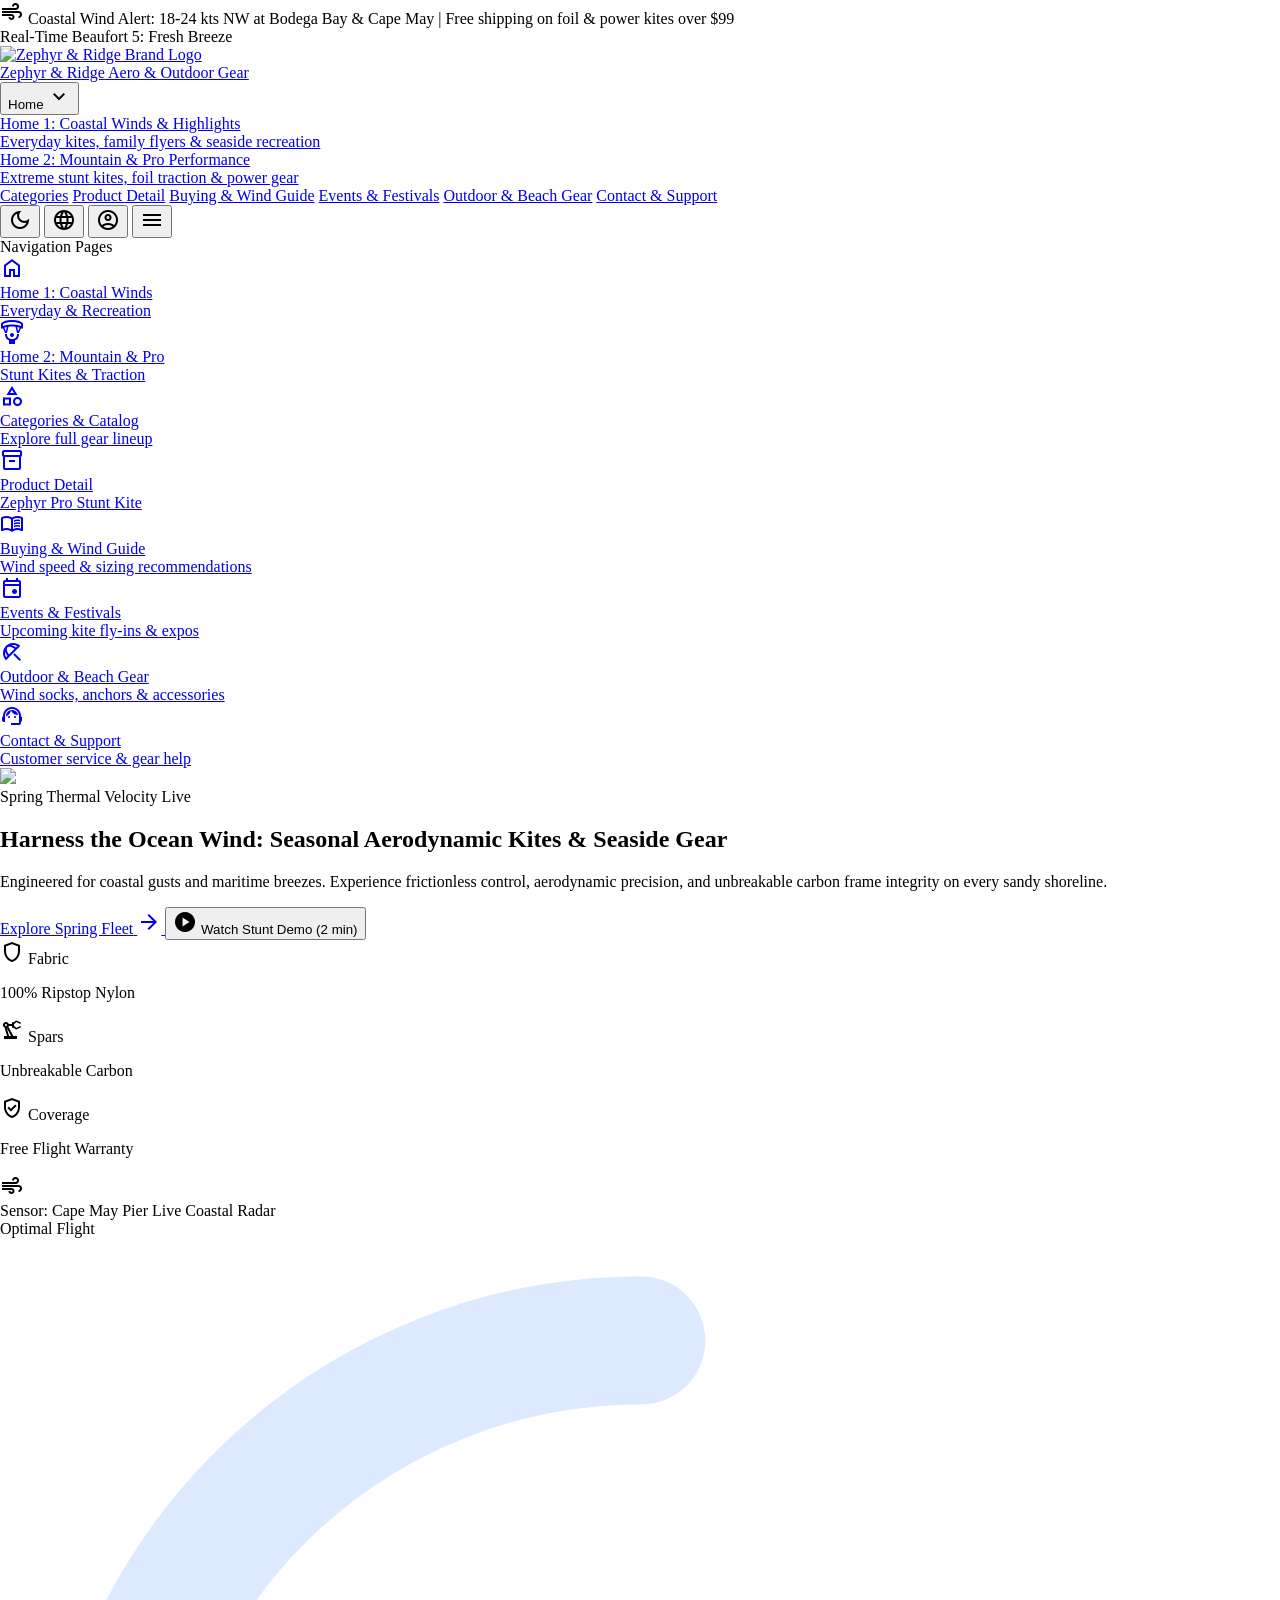
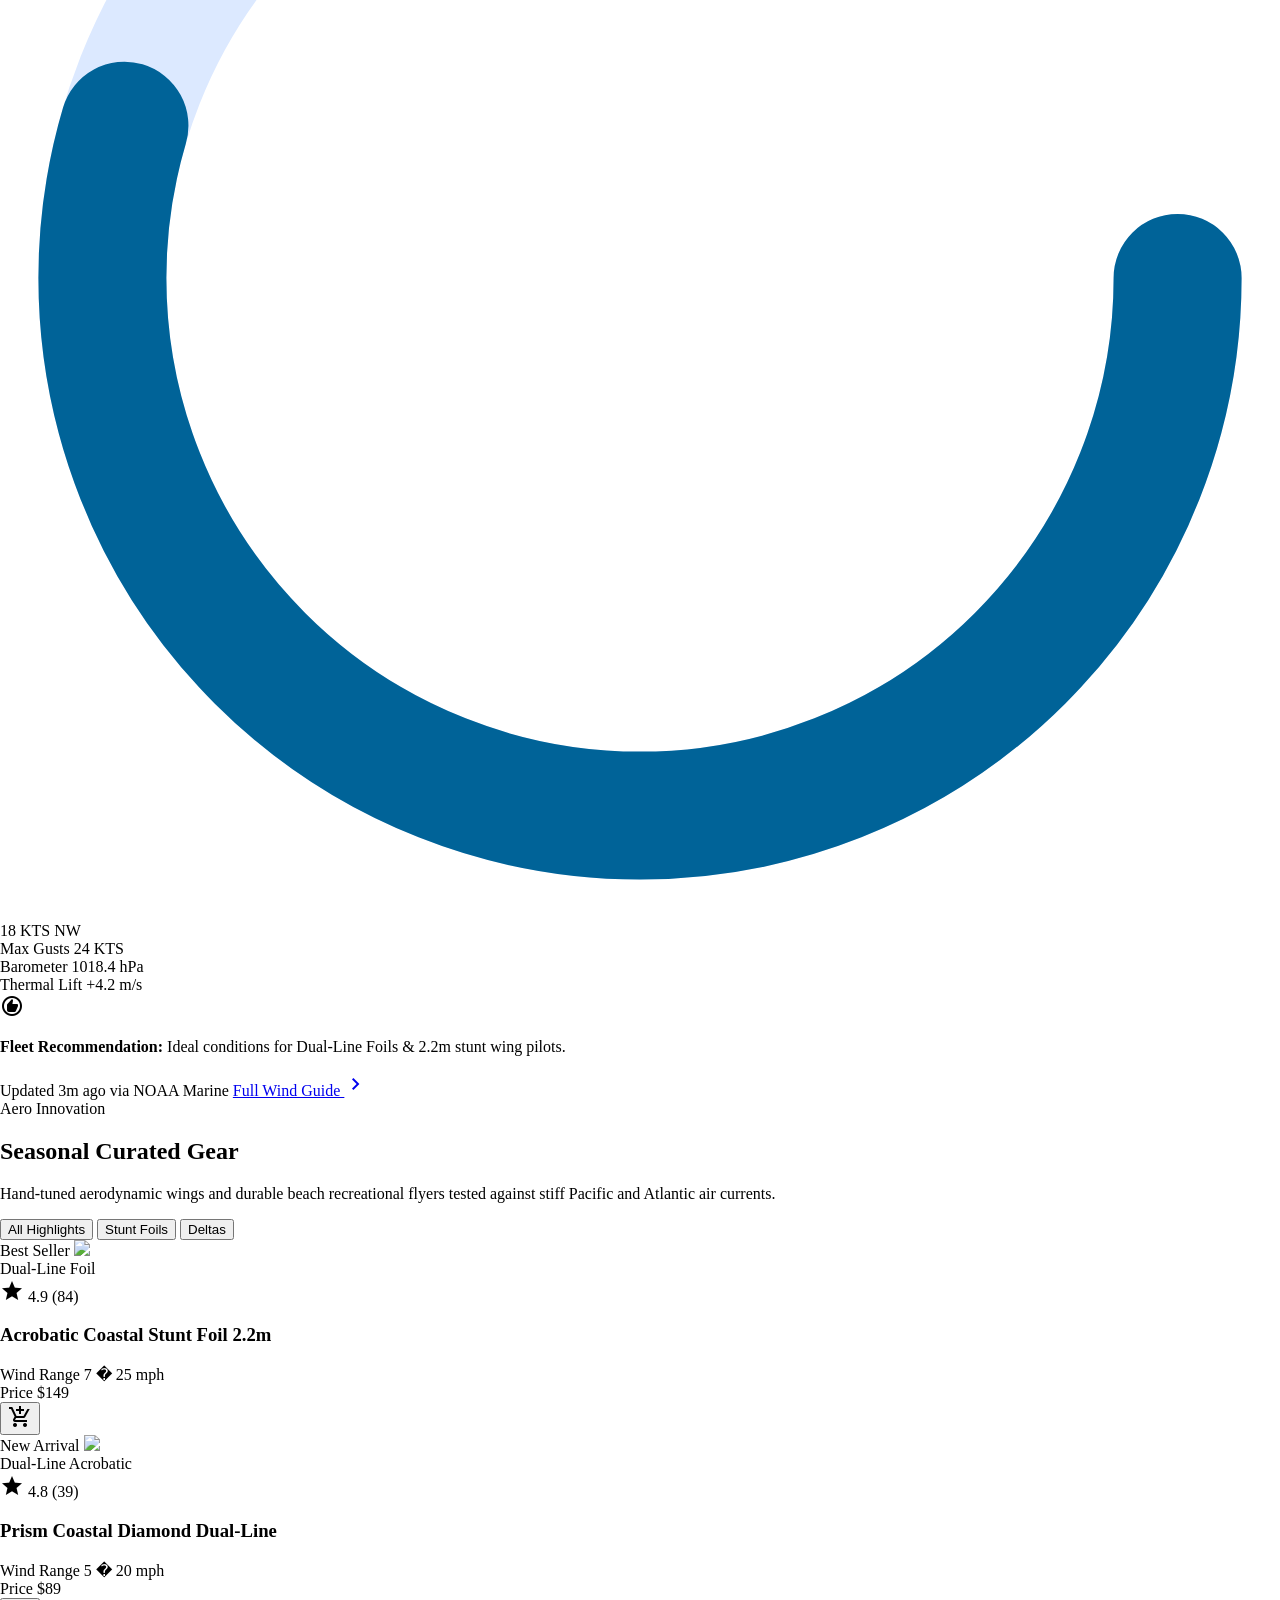
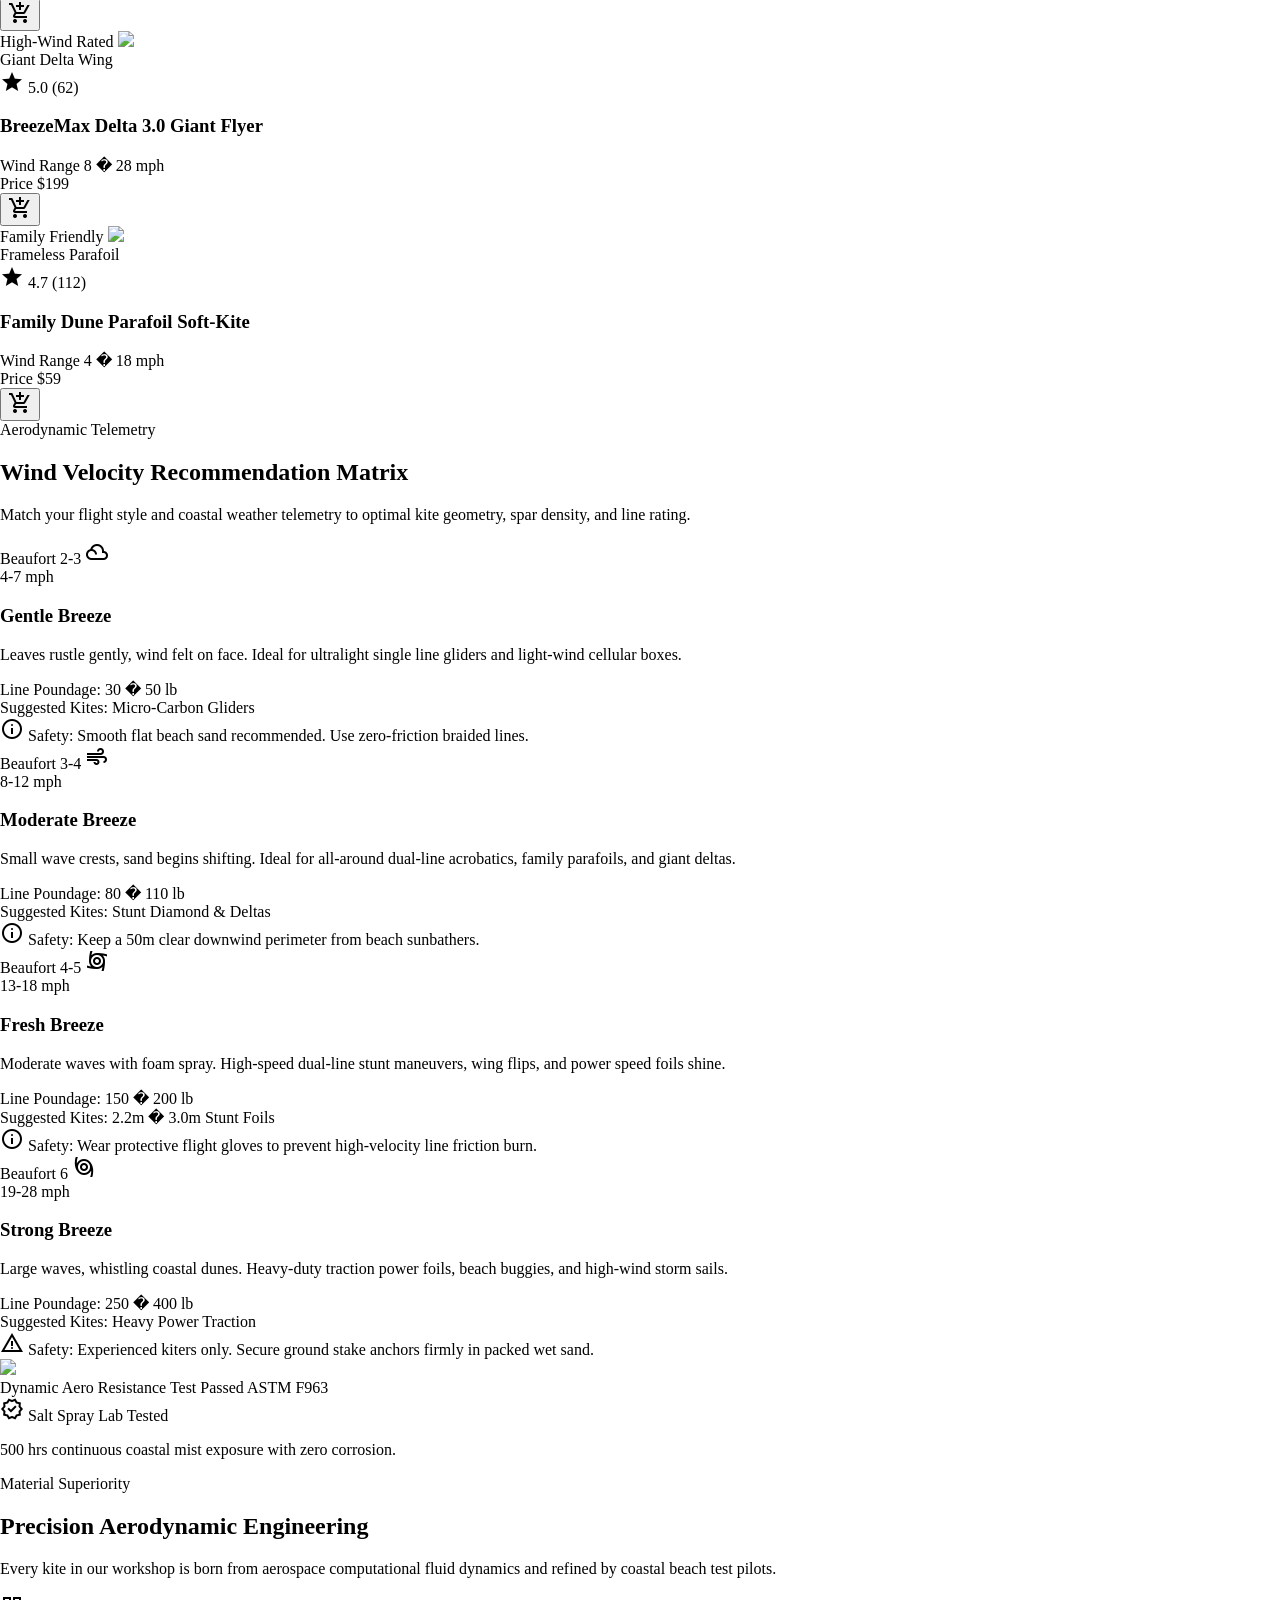
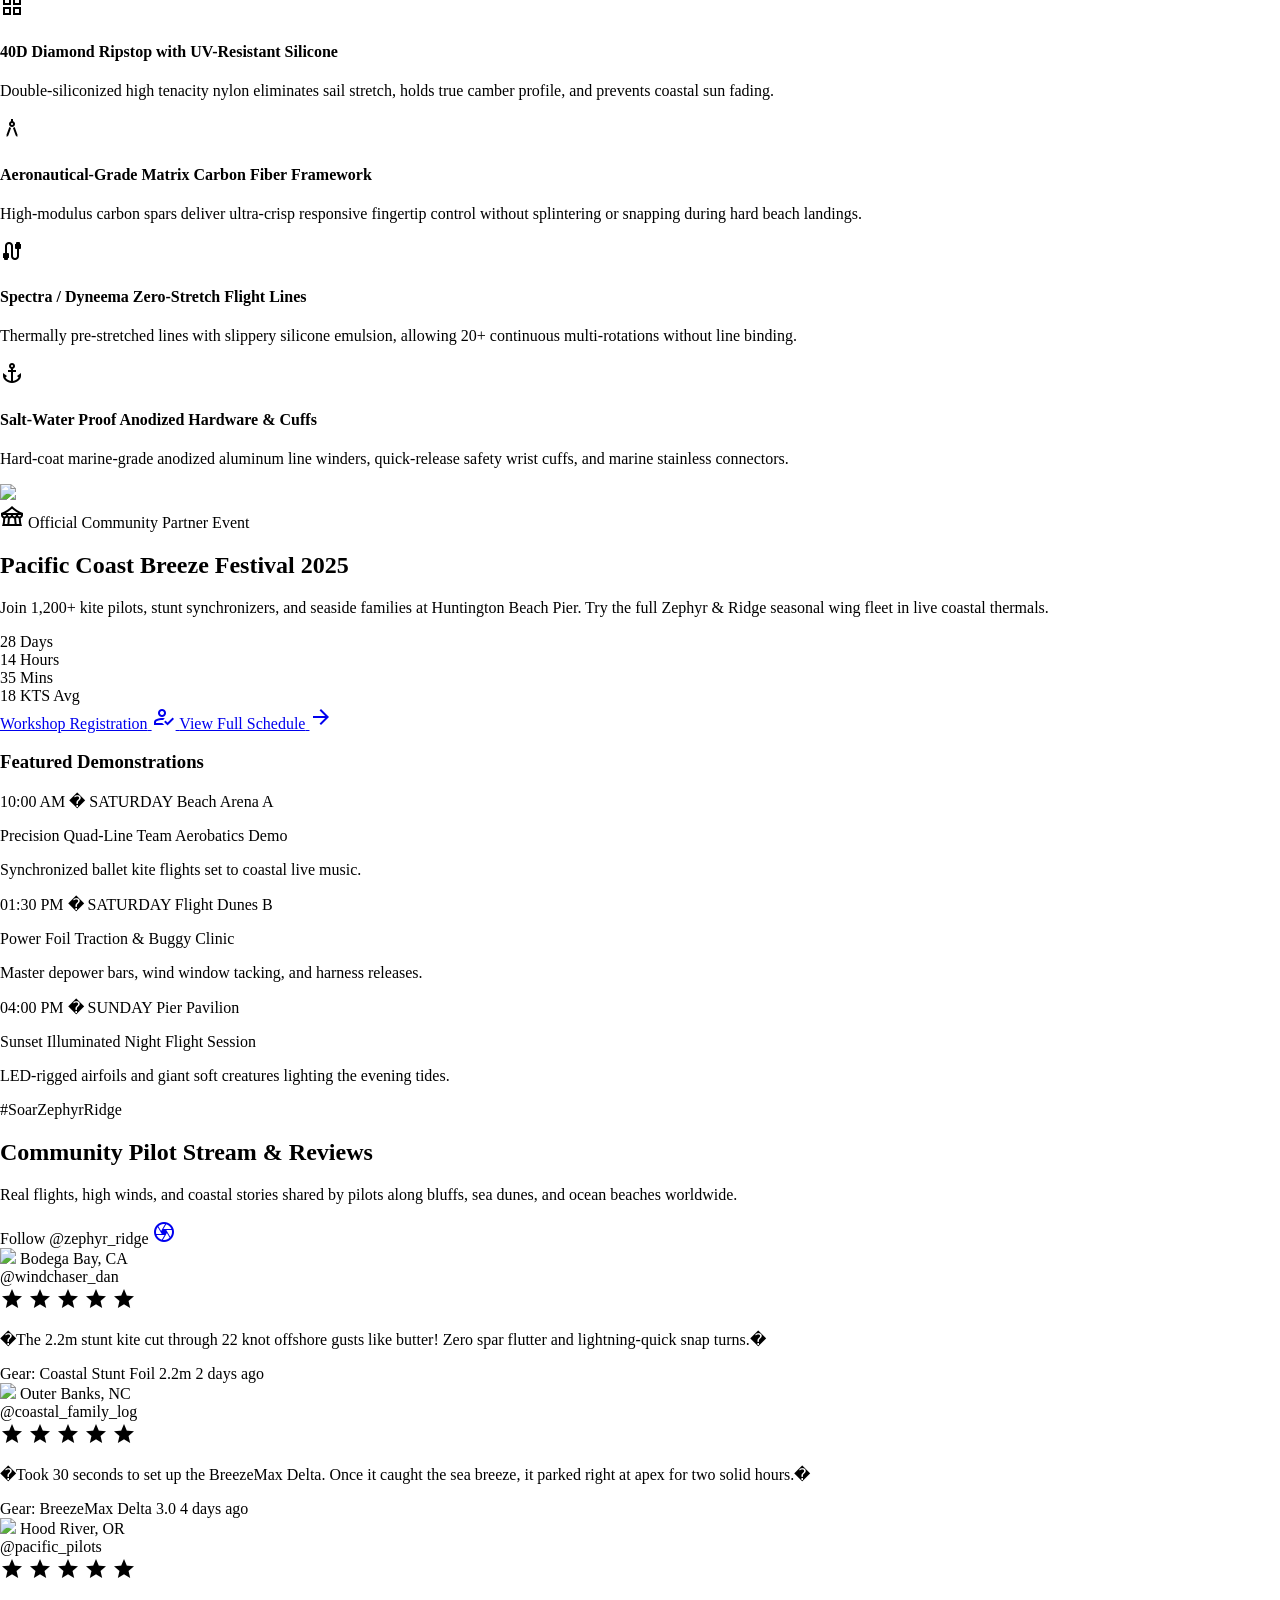
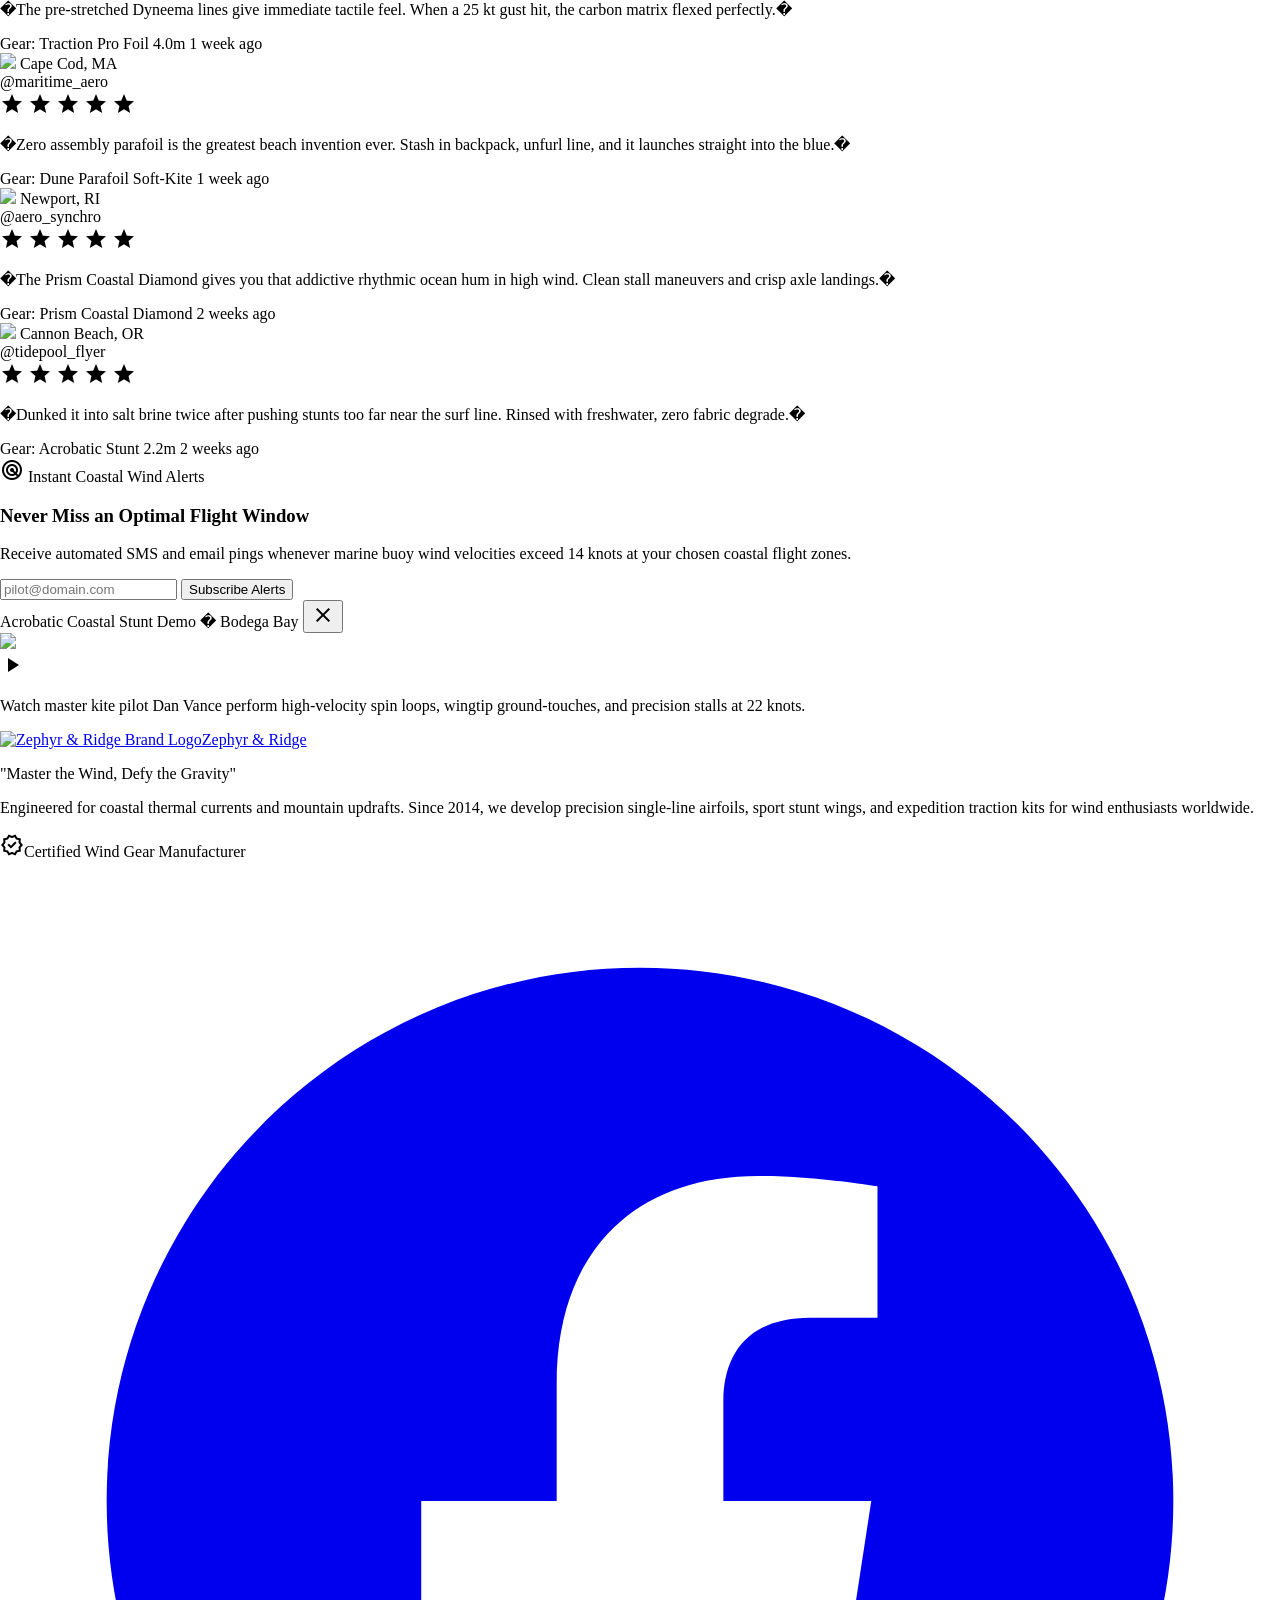
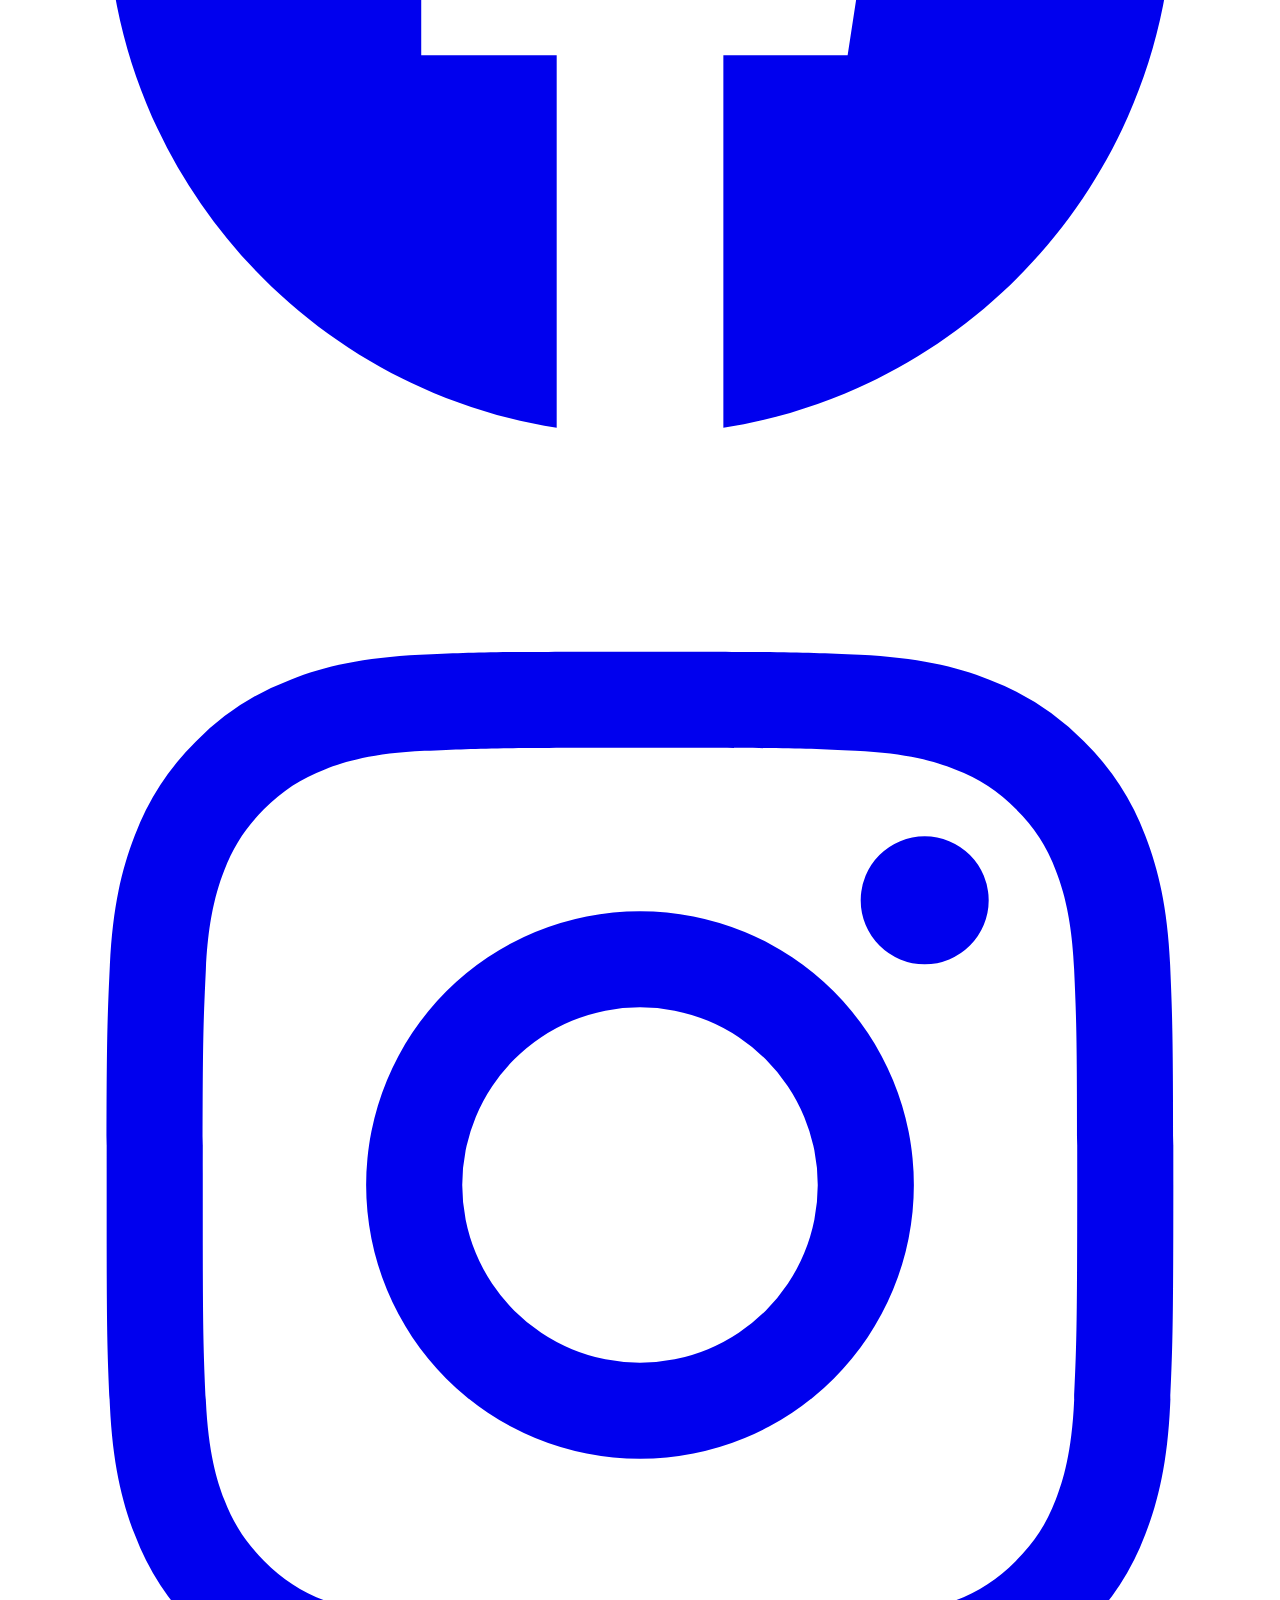
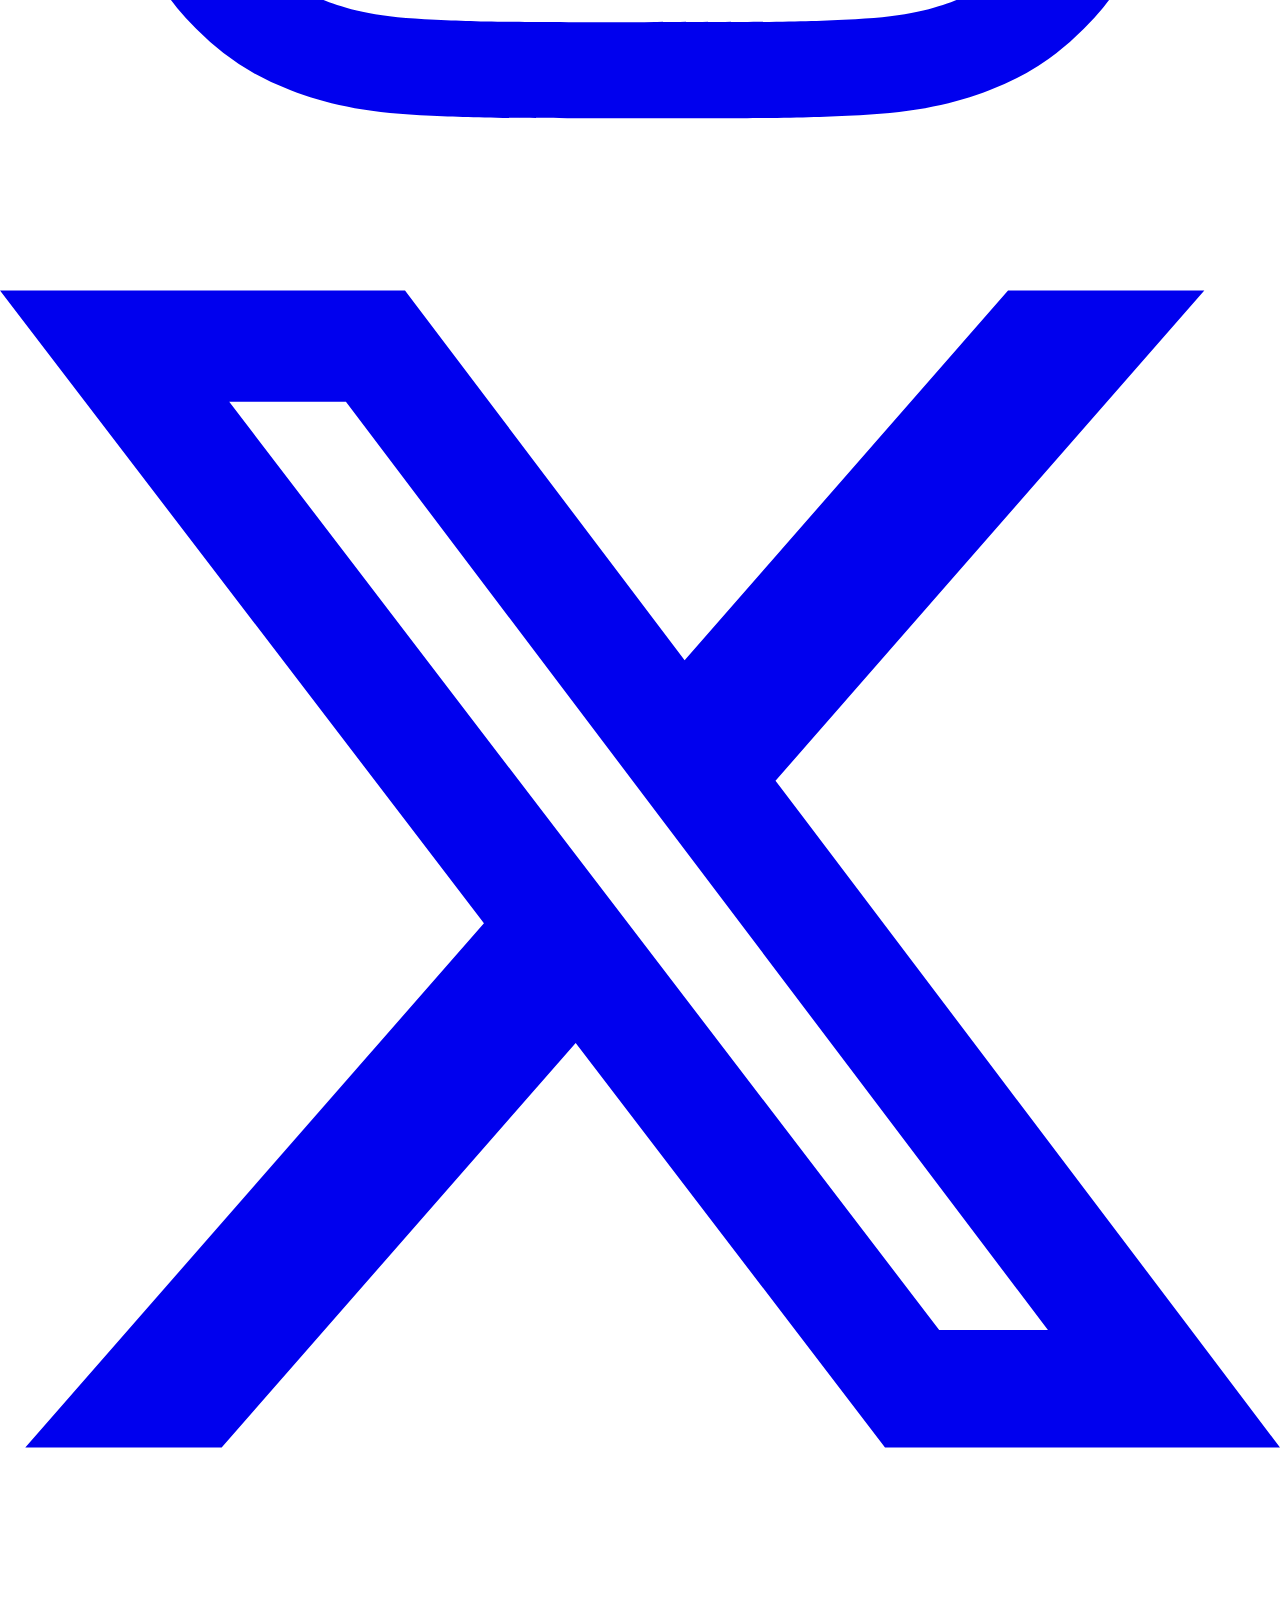
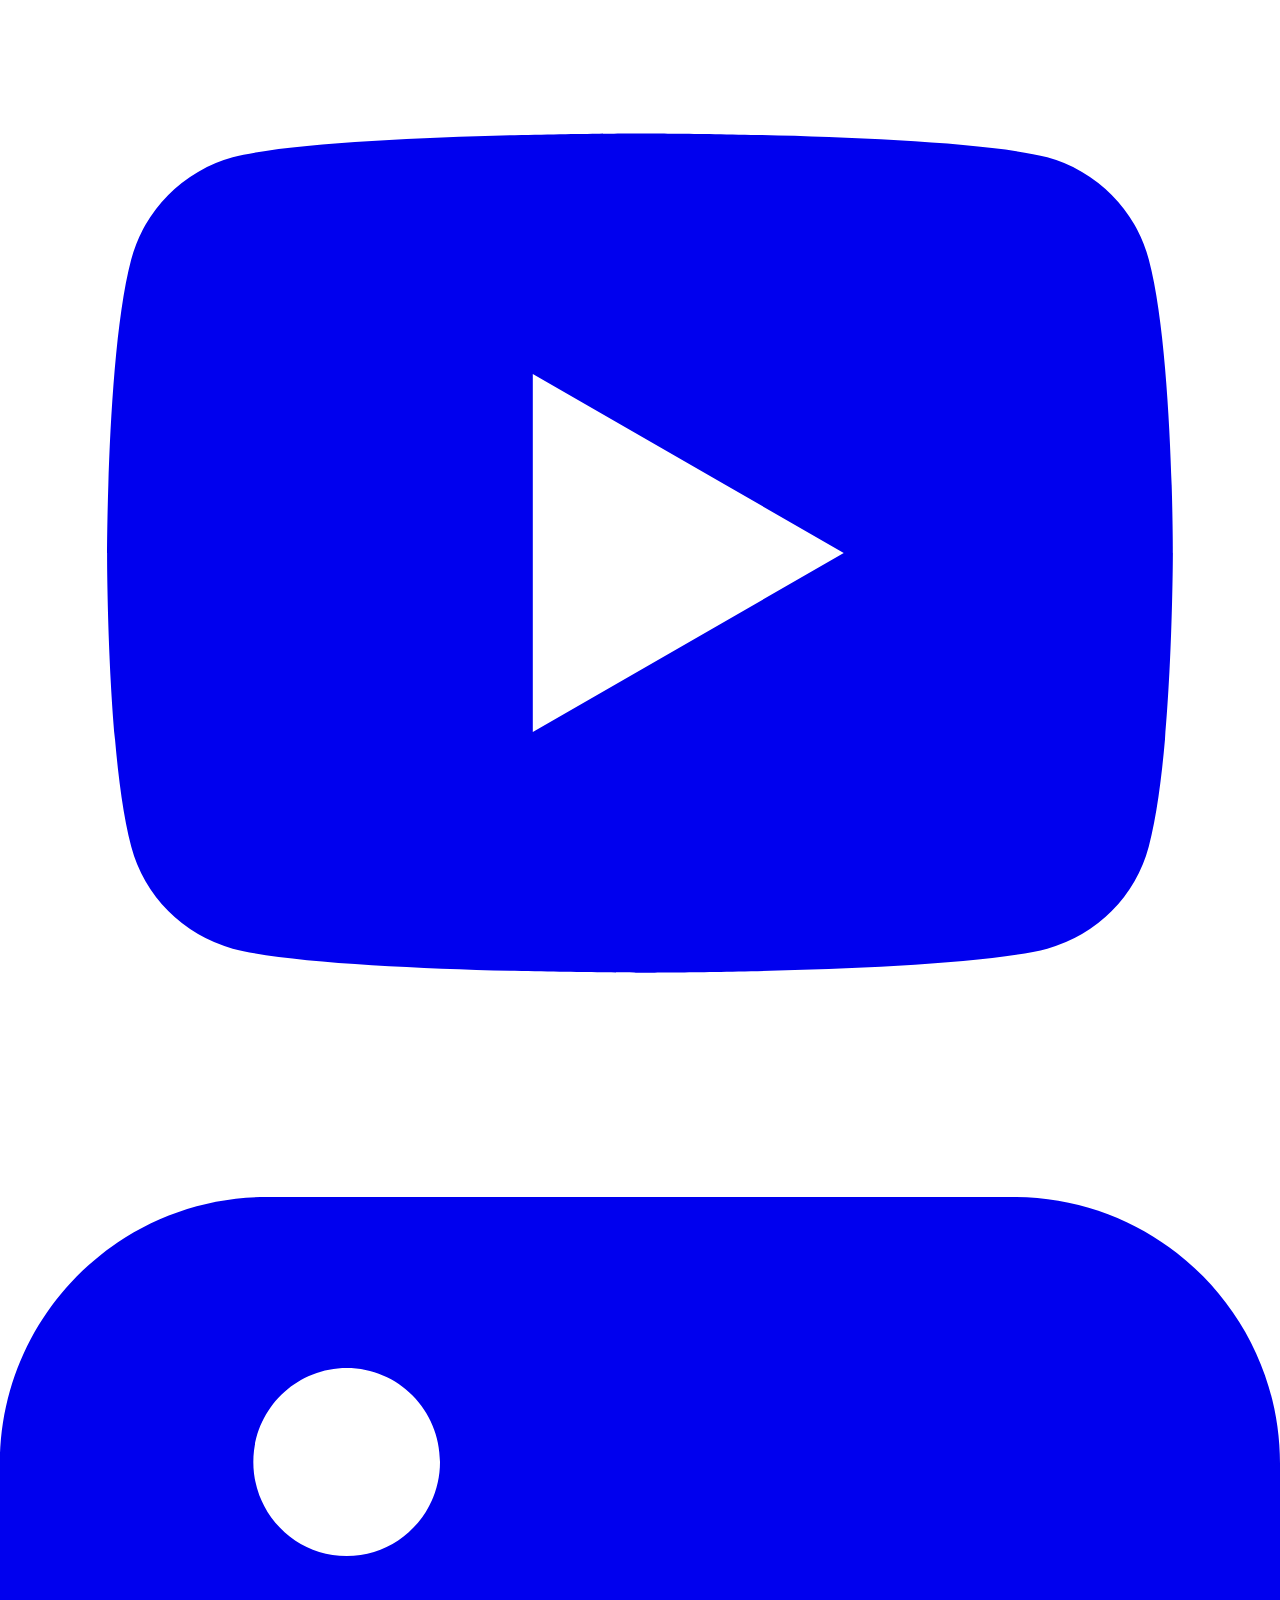
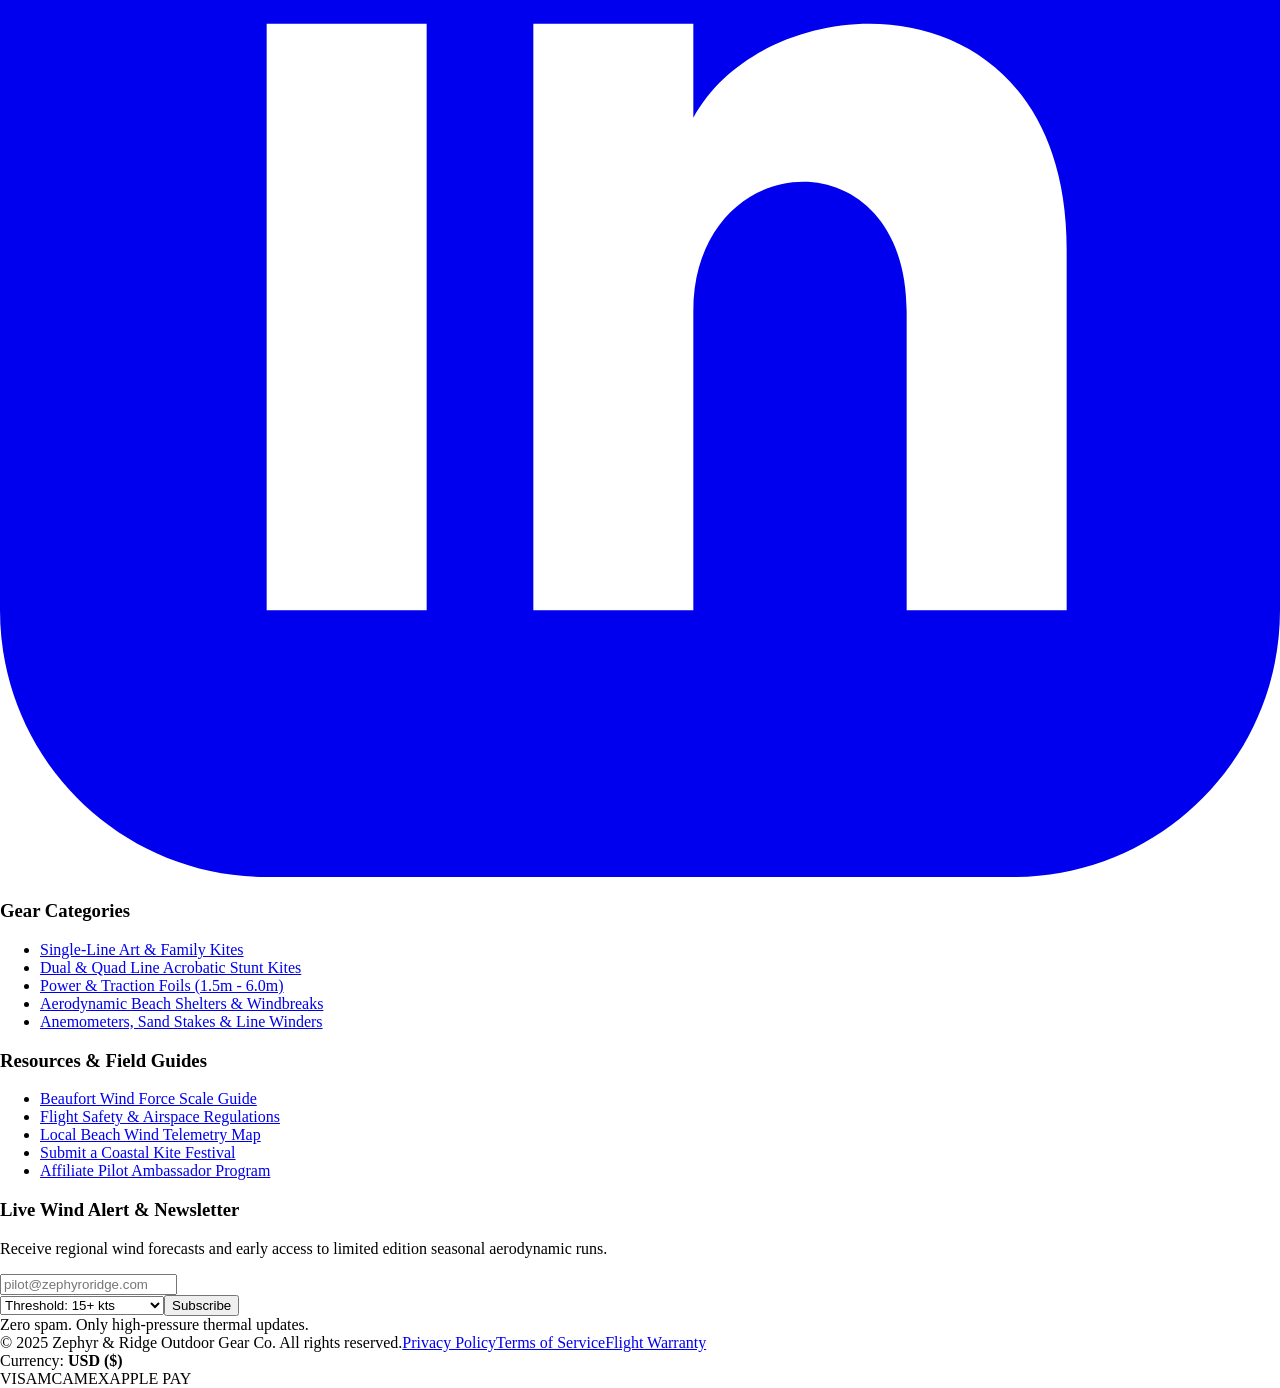
==== commit 6805d37e: "Fix navigation bar visibility for laptops and add mobile drawer" ====
--- a/index.html
+++ b/index.html
@@ -53,77 +53,132 @@
 </head>
 
 <body class="bg-surface font-body-md text-on-surface antialiased">
-    <header class="fixed top-0 inset-x-0 z-50 bg-surface/90 backdrop-blur-xl shadow-[0_1px_8px_rgba(0,0,0,0.04)]">
+        <header class="fixed top-0 inset-x-0 z-50 bg-surface/90 backdrop-blur-xl shadow-[0_1px_8px_rgba(0,0,0,0.04)]">
         <div class="w-full bg-primary text-on-primary py-space-xs px-space-md">
             <div class="max-w-[1440px] mx-auto flex items-center justify-between font-label-sm text-label-sm">
-                <div class="flex items-center gap-space-sm"><span
-                        class="material-symbols-outlined text-base text-secondary-container">air</span><span>Coastal
-                        Wind Alert: 18-24 kts NW at Bodega Bay &amp; Cape May | Free shipping on foil &amp; power kites
-                        over $99</span></div>
-                <div class="hidden md:flex items-center gap-space-md font-label-md text-label-md"><span
-                        class="flex items-center gap-1"><span
-                            class="w-2 h-2 rounded-full bg-secondary-container animate-pulse"></span>Real-Time Beaufort
-                        5: Fresh Breeze</span></div>
+                <div class="flex items-center gap-space-sm">
+                    <span class="material-symbols-outlined text-base text-secondary-container">air</span>
+                    <span>Coastal Wind Alert: 18-24 kts NW at Bodega Bay &amp; Cape May | Free shipping on foil &amp; power kites over $99</span>
+                </div>
+                <div class="hidden md:flex items-center gap-space-md font-label-md text-label-md">
+                    <span class="flex items-center gap-1">
+                        <span class="w-2 h-2 rounded-full bg-secondary-container animate-pulse"></span>
+                        Real-Time Beaufort 5: Fresh Breeze
+                    </span>
+                </div>
             </div>
         </div>
-        <div
-            class="h-20 w-full px-space-md lg:px-margin-desktop max-w-[1440px] mx-auto flex items-center justify-between gap-space-md">
-            <div class="flex items-center gap-space-md"><a class="flex items-center gap-space-sm"
-                    data-path="coastal-winds" href="#"><img alt="Zephyr &amp; Ridge Brand Logo"
-                        class="h-8 w-auto object-contain"
-                        src="https://lh3.googleusercontent.com/aida-public/[base64]" />
-                    <div class="flex flex-col"><span
-                            class="font-headline-sm text-headline-sm uppercase tracking-tight text-primary leading-none">Zephyr
-                            &amp; Ridge</span><span
-                            class="font-label-sm text-label-sm tracking-wider uppercase text-on-surface-variant">Aero
-                            &amp; Outdoor Gear</span></div>
-                </a></div>
-            <nav class="hidden xl:flex items-center gap-space-md font-label-lg text-label-lg"
-                data-active-classes="text-on-surface font-bold">
-                <div class="relative group" id="home-dropdown-wrapper"><button
-                        class="flex items-center gap-1 text-on-surface-variant hover:text-on-surface transition-colors py-2"
-                        id="home-dropdown-btn" type="button"><span>Home</span><span
-                            class="material-symbols-outlined text-base transition-transform group-hover:rotate-180">expand_more</span></button>
-                    <div class="absolute start-0 top-full hidden group-hover:block w-80 bg-surface-container-lowest rounded-xl shadow-[0_12px_32px_-4px_rgba(15,41,66,0.12)] p-space-sm z-50"
-                        id="home-dropdown-menu"><a aria-current="page"
-                            class="block p-space-sm rounded-lg hover:bg-surface-container-high transition-colors text-on-surface font-bold"
-                            data-path="coastal-winds" href="#">
-                            <div class="font-headline-sm text-label-lg text-on-surface">Home 1: Coastal Winds &amp;
-                                Highlights</div>
-                            <div class="font-body-sm text-body-sm text-on-surface-variant mt-0.5">Everyday kites, family
-                                flyers &amp; seaside recreation</div>
-                        </a><a
-                            class="block p-space-sm rounded-lg hover:bg-surface-container-high transition-colors mt-space-xs"
-                            data-path="mountain-pro" href="#">
-                            <div class="font-headline-sm text-label-lg text-on-surface">Home 2: Mountain &amp; Pro
-                                Performance</div>
-                            <div class="font-body-sm text-body-sm text-on-surface-variant mt-0.5">Extreme stunt kites,
-                                foil traction &amp; power gear</div>
-                        </a></div>
-                </div><a class="text-on-surface-variant hover:text-on-surface transition-colors"
-                    data-path="products-catalog" href="#">Categories</a><a
-                    class="text-on-surface-variant hover:text-on-surface transition-colors" data-path="product-detail"
-                    href="#">Product Detail</a><a
-                    class="text-on-surface-variant hover:text-on-surface transition-colors" data-path="buying-guide"
-                    href="#">Buying &amp; Wind Guide</a><a
-                    class="text-on-surface-variant hover:text-on-surface transition-colors" data-path="events-festivals"
-                    href="#">Events &amp; Festivals</a><a
-                    class="text-on-surface-variant hover:text-on-surface transition-colors" data-path="outdoor-gear"
-                    href="#">Outdoor &amp; Beach Gear</a><a
-                    class="text-on-surface-variant hover:text-on-surface transition-colors" data-path="contact-support"
-                    href="#">Contact &amp; Support</a>
+        <div class="h-20 w-full px-space-md lg:px-margin-desktop max-w-[1440px] mx-auto flex items-center justify-between gap-3 lg:gap-space-md">
+            <div class="flex items-center gap-space-md">
+                <a class="flex items-center gap-space-sm" data-path="coastal-winds" href="index.html">
+                    <img alt="Zephyr &amp; Ridge Brand Logo" class="h-8 w-auto object-contain" src="https://lh3.googleusercontent.com/aida-public/[base64]" />
+                    <div class="flex flex-col">
+                        <span class="font-headline-sm text-headline-sm uppercase tracking-tight text-primary leading-none">Zephyr &amp; Ridge</span>
+                        <span class="font-label-sm text-label-sm tracking-wider uppercase text-on-surface-variant">Aero &amp; Outdoor Gear</span>
+                    </div>
+                </a>
+            </div>
+            <!-- Desktop & Laptop Navigation Bar -->
+            <nav class="hidden lg:flex items-center gap-2.5 xl:gap-space-md font-label-lg text-sm xl:text-label-lg" data-active-classes="text-on-surface font-bold">
+                <div class="relative group" id="home-dropdown-wrapper">
+                    <button class="flex items-center gap-1 text-on-surface font-bold transition-colors py-2 whitespace-nowrap" id="home-dropdown-btn" type="button">
+                        <span>Home</span>
+                        <span class="material-symbols-outlined text-base transition-transform group-hover:rotate-180">expand_more</span>
+                    </button>
+                    <div class="absolute start-0 top-full hidden group-hover:block w-80 bg-surface-container-lowest rounded-xl shadow-[0_12px_32px_-4px_rgba(15,41,66,0.12)] p-space-sm z-50 border border-slate-200/80" id="home-dropdown-menu">
+                        <a aria-current='page' class="block p-space-sm rounded-lg hover:bg-surface-container-high transition-colors text-on-surface font-bold bg-surface-container-high/50" data-path="coastal-winds" href="index.html">
+                            <div class="font-headline-sm text-label-lg text-on-surface">Home 1: Coastal Winds &amp; Highlights</div>
+                            <div class="font-body-sm text-body-sm text-on-surface-variant mt-0.5">Everyday kites, family flyers &amp; seaside recreation</div>
+                        </a>
+                        <a  class="block p-space-sm rounded-lg hover:bg-surface-container-high transition-colors text-on-surface mt-space-xs" data-path="mountain-pro" href="home-2.html">
+                            <div class="font-headline-sm text-label-lg text-on-surface">Home 2: Mountain &amp; Pro Performance</div>
+                            <div class="font-body-sm text-body-sm text-on-surface-variant mt-0.5">Extreme stunt kites, foil traction &amp; power gear</div>
+                        </a>
+                    </div>
+                </div>
+                <a  class="text-on-surface-variant hover:text-on-surface transition-colors whitespace-nowrap" data-path="products-catalog" href="products.html">Categories</a>
+                <a  class="text-on-surface-variant hover:text-on-surface transition-colors whitespace-nowrap" data-path="product-detail" href="product-zephyr-pro.html">Product Detail</a>
+                <a  class="text-on-surface-variant hover:text-on-surface transition-colors whitespace-nowrap" data-path="buying-guide" href="buying-guide.html">Buying &amp; Wind Guide</a>
+                <a  class="text-on-surface-variant hover:text-on-surface transition-colors whitespace-nowrap" data-path="events-festivals" href="events.html">Events &amp; Festivals</a>
+                <a  class="text-on-surface-variant hover:text-on-surface transition-colors whitespace-nowrap" data-path="outdoor-gear" href="beach-gear.html">Outdoor &amp; Beach Gear</a>
+                <a  class="text-on-surface-variant hover:text-on-surface transition-colors whitespace-nowrap" data-path="contact-support" href="contact.html">Contact &amp; Support</a>
             </nav>
-            <div class="flex items-center gap-space-sm">
-                <button
-                    aria-label="Toggle color mode"
-                    class="p-2 rounded-full text-on-surface-variant hover:bg-surface-container-high hover:text-on-surface transition-colors"
-                    id="theme-toggle" type="button"><span class="material-symbols-outlined text-xl"
-                        id="theme-icon">dark_mode</span></button><button aria-label="Toggle direction"
-                    class="p-2 rounded-full text-on-surface-variant hover:bg-surface-container-high hover:text-on-surface transition-colors"
-                    id="rtl-toggle" type="button"><span
-                        class="material-symbols-outlined text-xl">language</span></button>
-<button aria-label="Profile" class="p-2 rounded-full text-on-surface-variant hover:bg-surface-container-high hover:text-on-surface transition-colors" type="button"><span class="material-symbols-outlined text-xl">account_circle</span></button>
-                
+            <div class="flex items-center gap-1 sm:gap-space-sm">
+                <button aria-label="Toggle color mode" class="p-2 rounded-full text-on-surface-variant hover:bg-surface-container-high hover:text-on-surface transition-colors" id="theme-toggle" type="button">
+                    <span class="material-symbols-outlined text-xl" id="theme-icon">dark_mode</span>
+                </button>
+                <button aria-label="Toggle direction" class="p-2 rounded-full text-on-surface-variant hover:bg-surface-container-high hover:text-on-surface transition-colors" id="rtl-toggle" type="button">
+                    <span class="material-symbols-outlined text-xl">language</span>
+                </button>
+                <button aria-label="Profile" class="p-2 rounded-full text-on-surface-variant hover:bg-surface-container-high hover:text-on-surface transition-colors" type="button">
+                    <span class="material-symbols-outlined text-xl">account_circle</span>
+                </button>
+                <!-- Hamburger Menu Button (Visible on screens < lg) -->
+                <button aria-expanded="false" aria-label="Toggle navigation menu" class="lg:hidden p-2 rounded-xl text-on-surface hover:bg-surface-container-high transition-colors" id="kite-mobile-toggle" type="button">
+                    <span class="material-symbols-outlined text-2xl" id="kite-mobile-icon">menu</span>
+                </button>
+            </div>
+        </div>
+        <!-- Mobile Navigation Menu Drawer -->
+        <div class="hidden lg:hidden w-full bg-surface-container-lowest border-t border-slate-200/80 px-space-md py-4 shadow-xl flex-col gap-2 transition-all" id="kite-mobile-menu">
+            <div class="font-label-sm uppercase tracking-wider text-on-surface-variant px-2 pt-1 pb-2">Navigation Pages</div>
+            <div class="grid grid-cols-1 sm:grid-cols-2 gap-2">
+                <a class="flex items-center gap-3 p-3 rounded-xl hover:bg-surface-container-high text-on-surface font-medium transition-colors bg-surface-container-high/70 border border-secondary/30" href="index.html">
+                    <span class="material-symbols-outlined text-secondary">home</span>
+                    <div>
+                        <div class="font-semibold text-sm text-primary">Home 1: Coastal Winds</div>
+                        <div class="text-xs text-on-surface-variant">Everyday &amp; Recreation</div>
+                    </div>
+                </a>
+                <a class="flex items-center gap-3 p-3 rounded-xl hover:bg-surface-container-high text-on-surface font-medium transition-colors" href="home-2.html">
+                    <span class="material-symbols-outlined text-secondary">paragliding</span>
+                    <div>
+                        <div class="font-semibold text-sm ">Home 2: Mountain &amp; Pro</div>
+                        <div class="text-xs text-on-surface-variant">Stunt Kites &amp; Traction</div>
+                    </div>
+                </a>
+                <a class="flex items-center gap-3 p-3 rounded-xl hover:bg-surface-container-high text-on-surface font-medium transition-colors" href="products.html">
+                    <span class="material-symbols-outlined text-secondary">category</span>
+                    <div>
+                        <div class="font-semibold text-sm ">Categories &amp; Catalog</div>
+                        <div class="text-xs text-on-surface-variant">Explore full gear lineup</div>
+                    </div>
+                </a>
+                <a class="flex items-center gap-3 p-3 rounded-xl hover:bg-surface-container-high text-on-surface font-medium transition-colors" href="product-zephyr-pro.html">
+                    <span class="material-symbols-outlined text-secondary">inventory_2</span>
+                    <div>
+                        <div class="font-semibold text-sm ">Product Detail</div>
+                        <div class="text-xs text-on-surface-variant">Zephyr Pro Stunt Kite</div>
+                    </div>
+                </a>
+                <a class="flex items-center gap-3 p-3 rounded-xl hover:bg-surface-container-high text-on-surface font-medium transition-colors" href="buying-guide.html">
+                    <span class="material-symbols-outlined text-secondary">menu_book</span>
+                    <div>
+                        <div class="font-semibold text-sm ">Buying &amp; Wind Guide</div>
+                        <div class="text-xs text-on-surface-variant">Wind speed &amp; sizing recommendations</div>
+                    </div>
+                </a>
+                <a class="flex items-center gap-3 p-3 rounded-xl hover:bg-surface-container-high text-on-surface font-medium transition-colors" href="events.html">
+                    <span class="material-symbols-outlined text-secondary">event</span>
+                    <div>
+                        <div class="font-semibold text-sm ">Events &amp; Festivals</div>
+                        <div class="text-xs text-on-surface-variant">Upcoming kite fly-ins &amp; expos</div>
+                    </div>
+                </a>
+                <a class="flex items-center gap-3 p-3 rounded-xl hover:bg-surface-container-high text-on-surface font-medium transition-colors" href="beach-gear.html">
+                    <span class="material-symbols-outlined text-secondary">beach_access</span>
+                    <div>
+                        <div class="font-semibold text-sm ">Outdoor &amp; Beach Gear</div>
+                        <div class="text-xs text-on-surface-variant">Wind socks, anchors &amp; accessories</div>
+                    </div>
+                </a>
+                <a class="flex items-center gap-3 p-3 rounded-xl hover:bg-surface-container-high text-on-surface font-medium transition-colors" href="contact.html">
+                    <span class="material-symbols-outlined text-secondary">support_agent</span>
+                    <div>
+                        <div class="font-semibold text-sm ">Contact &amp; Support</div>
+                        <div class="text-xs text-on-surface-variant">Customer service &amp; gear help</div>
+                    </div>
+                </a>
             </div>
         </div>
     </header>
--- a/assets/site-global.css
+++ b/assets/site-global.css
@@ -171,3 +171,24 @@
   #kite-controls { right: 10px; bottom: 10px; }
   html[dir="rtl"] #kite-controls { right: auto; left: 10px; }
 }
+
+/* Mobile Menu & Navigation Styling */
+#kite-mobile-menu {
+  transition: all 0.25s ease-in-out;
+}
+html[data-theme="dark"] #kite-mobile-menu {
+  background-color: #0c2029 !important;
+  border-color: #1e3a47 !important;
+}
+html[data-theme="dark"] #kite-mobile-menu a {
+  color: #e5f0f4 !important;
+}
+html[data-theme="dark"] #kite-mobile-menu a:hover {
+  background-color: #102a35 !important;
+}
+html[data-theme="dark"] #home-dropdown-menu {
+  background-color: #0c2029 !important;
+  border-color: #1e3a47 !important;
+  box-shadow: 0 12px 32px rgba(0, 0, 0, 0.4) !important;
+}
+
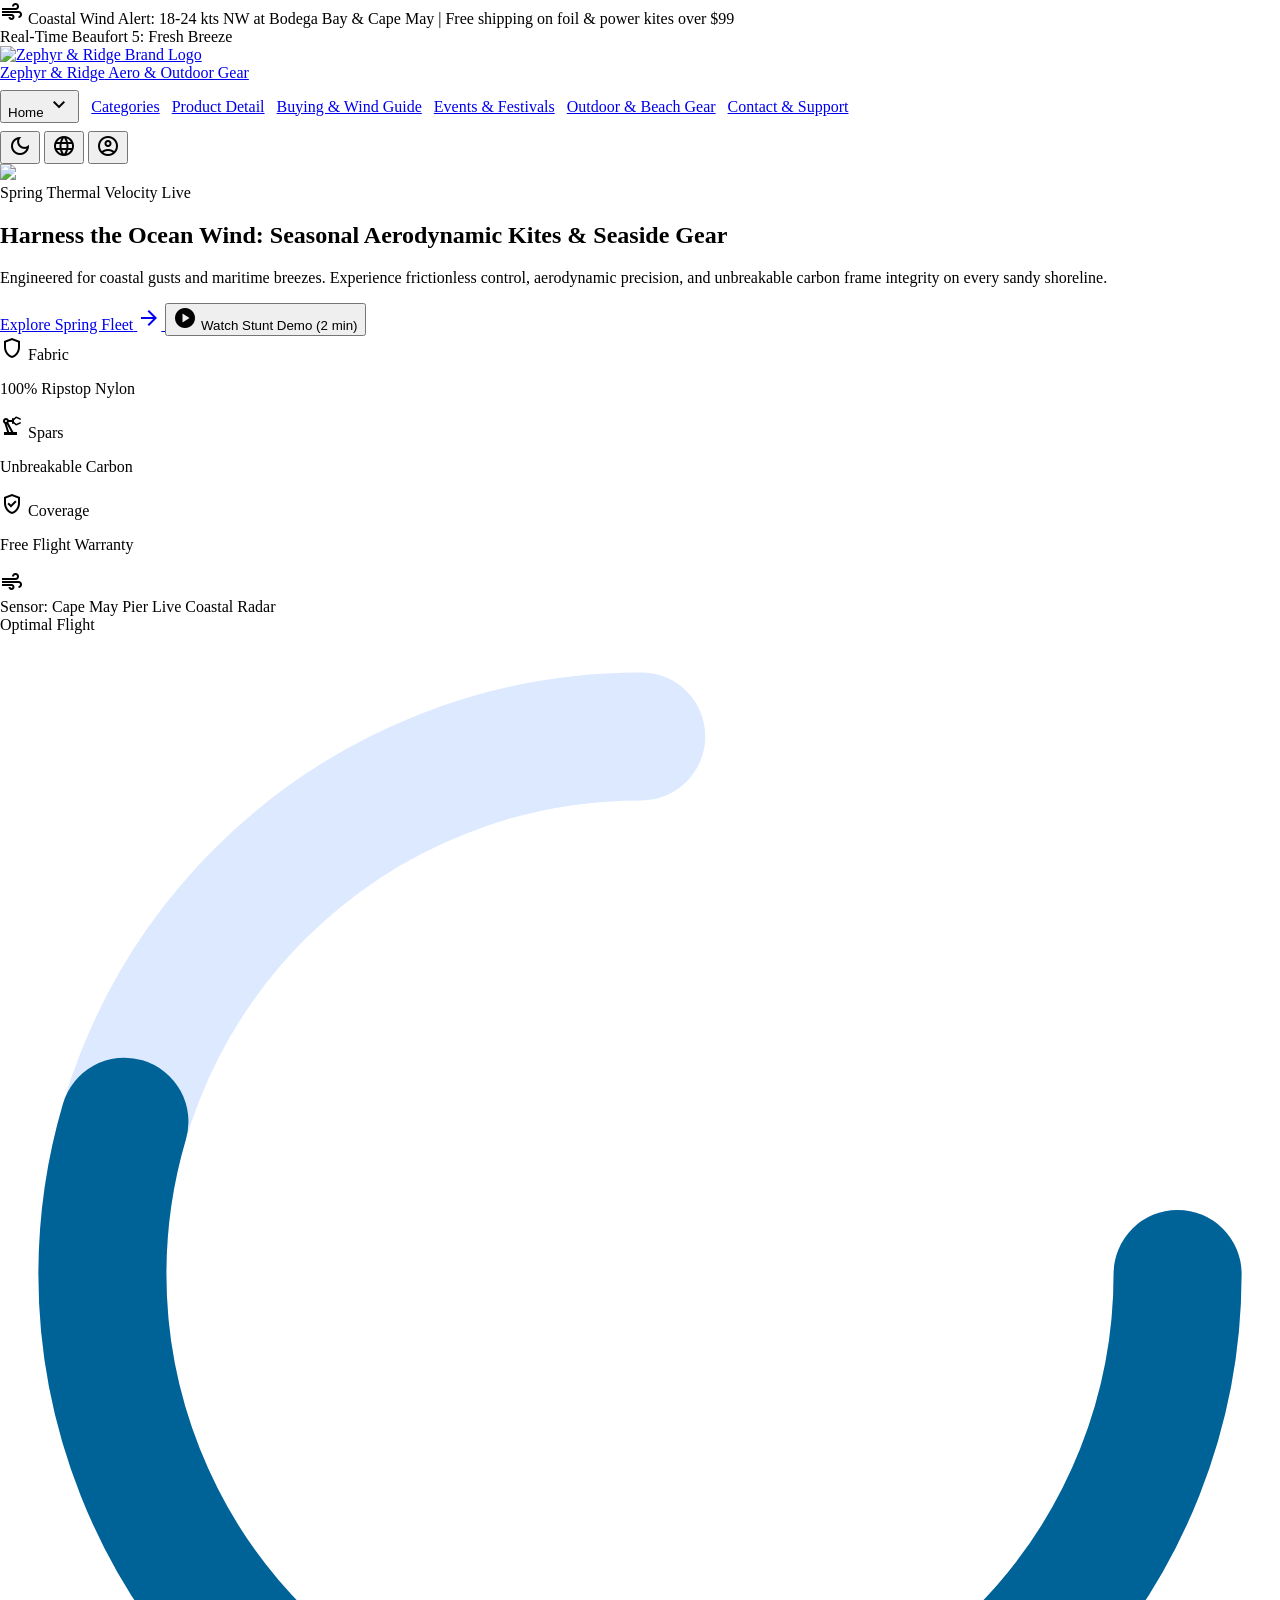
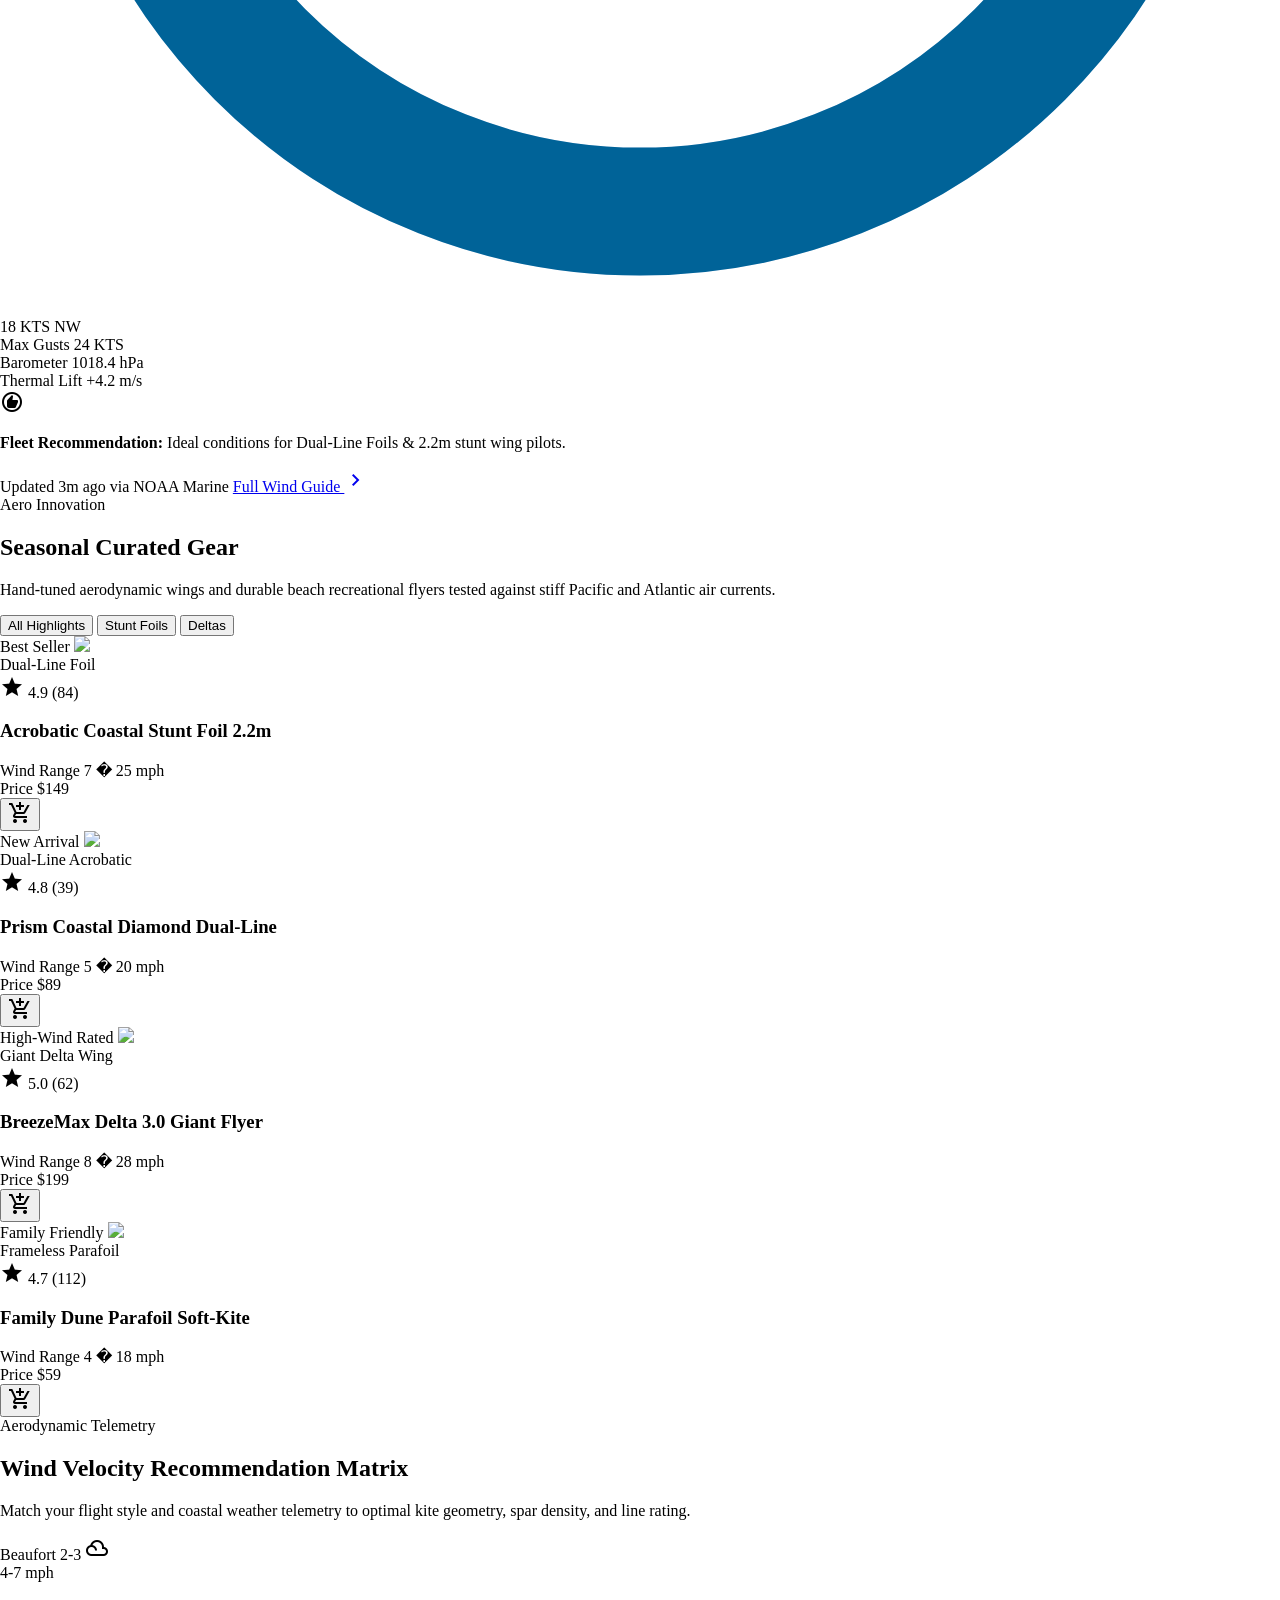
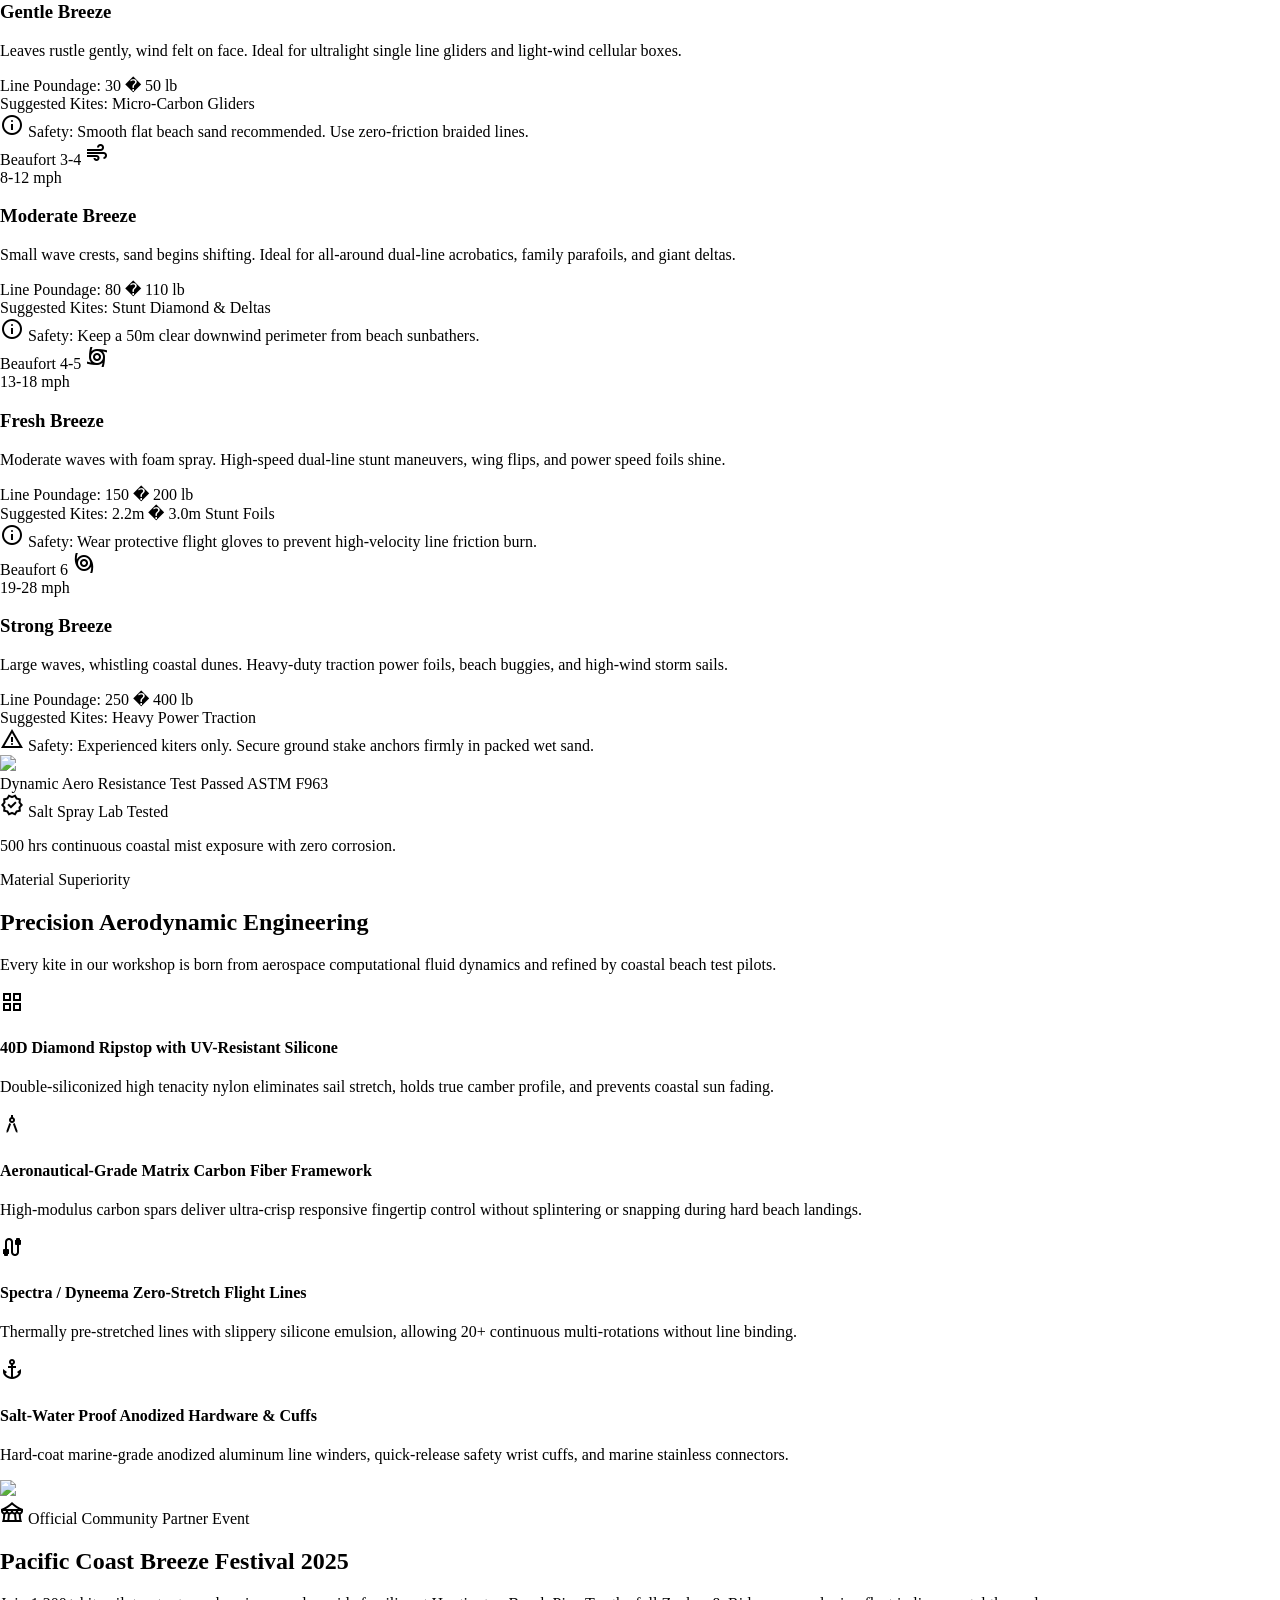
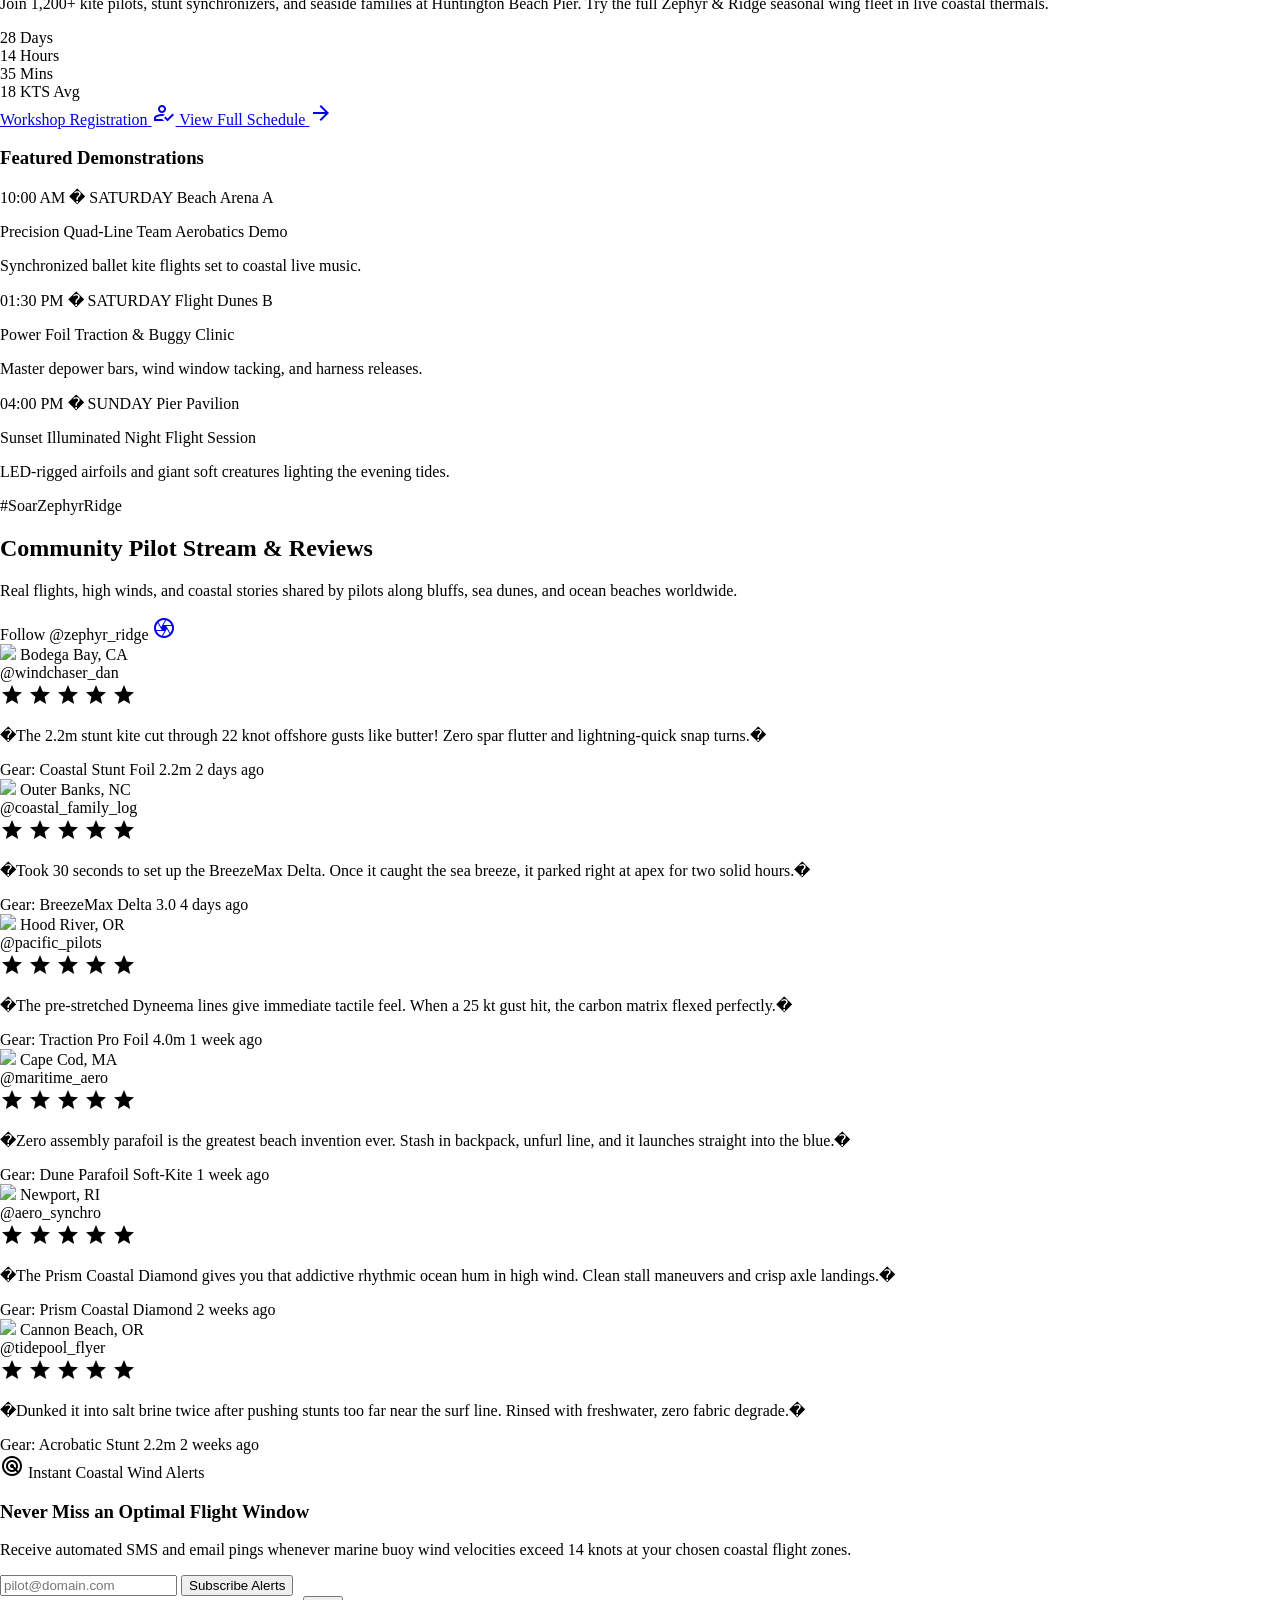
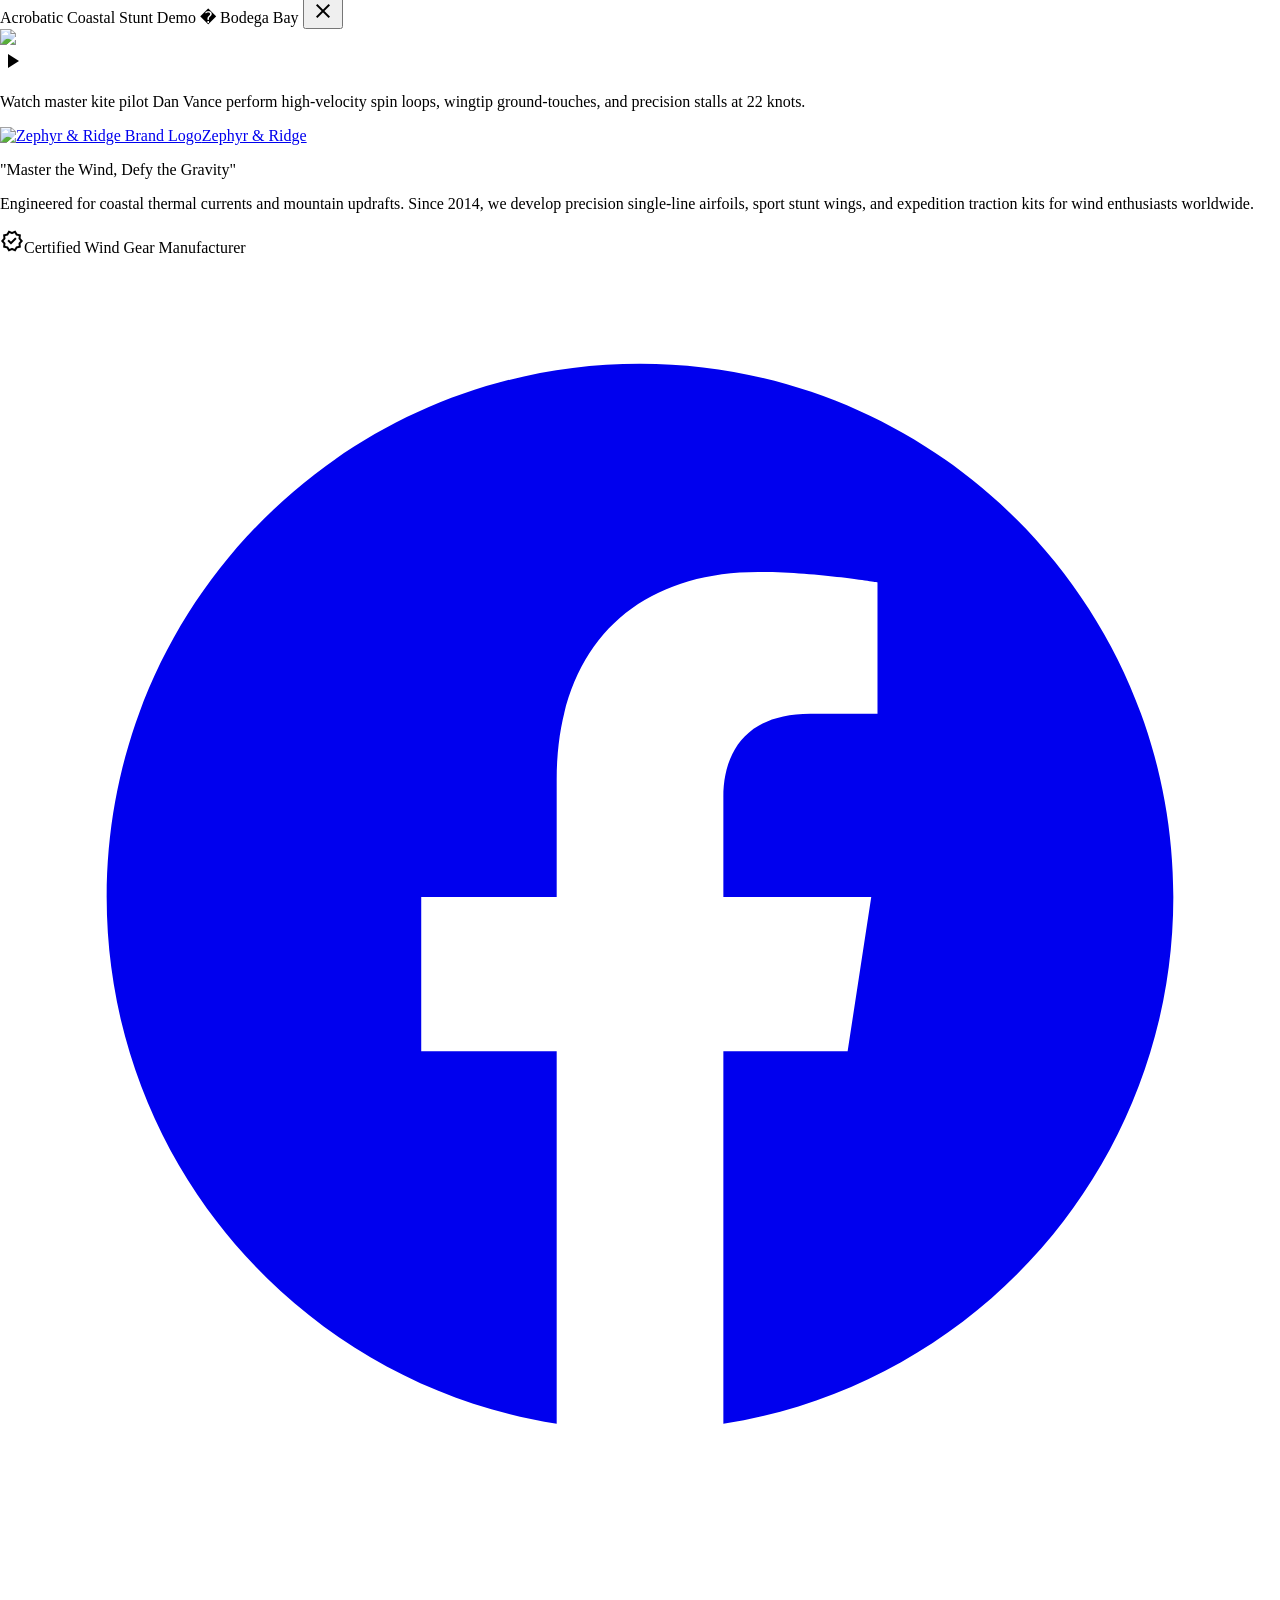
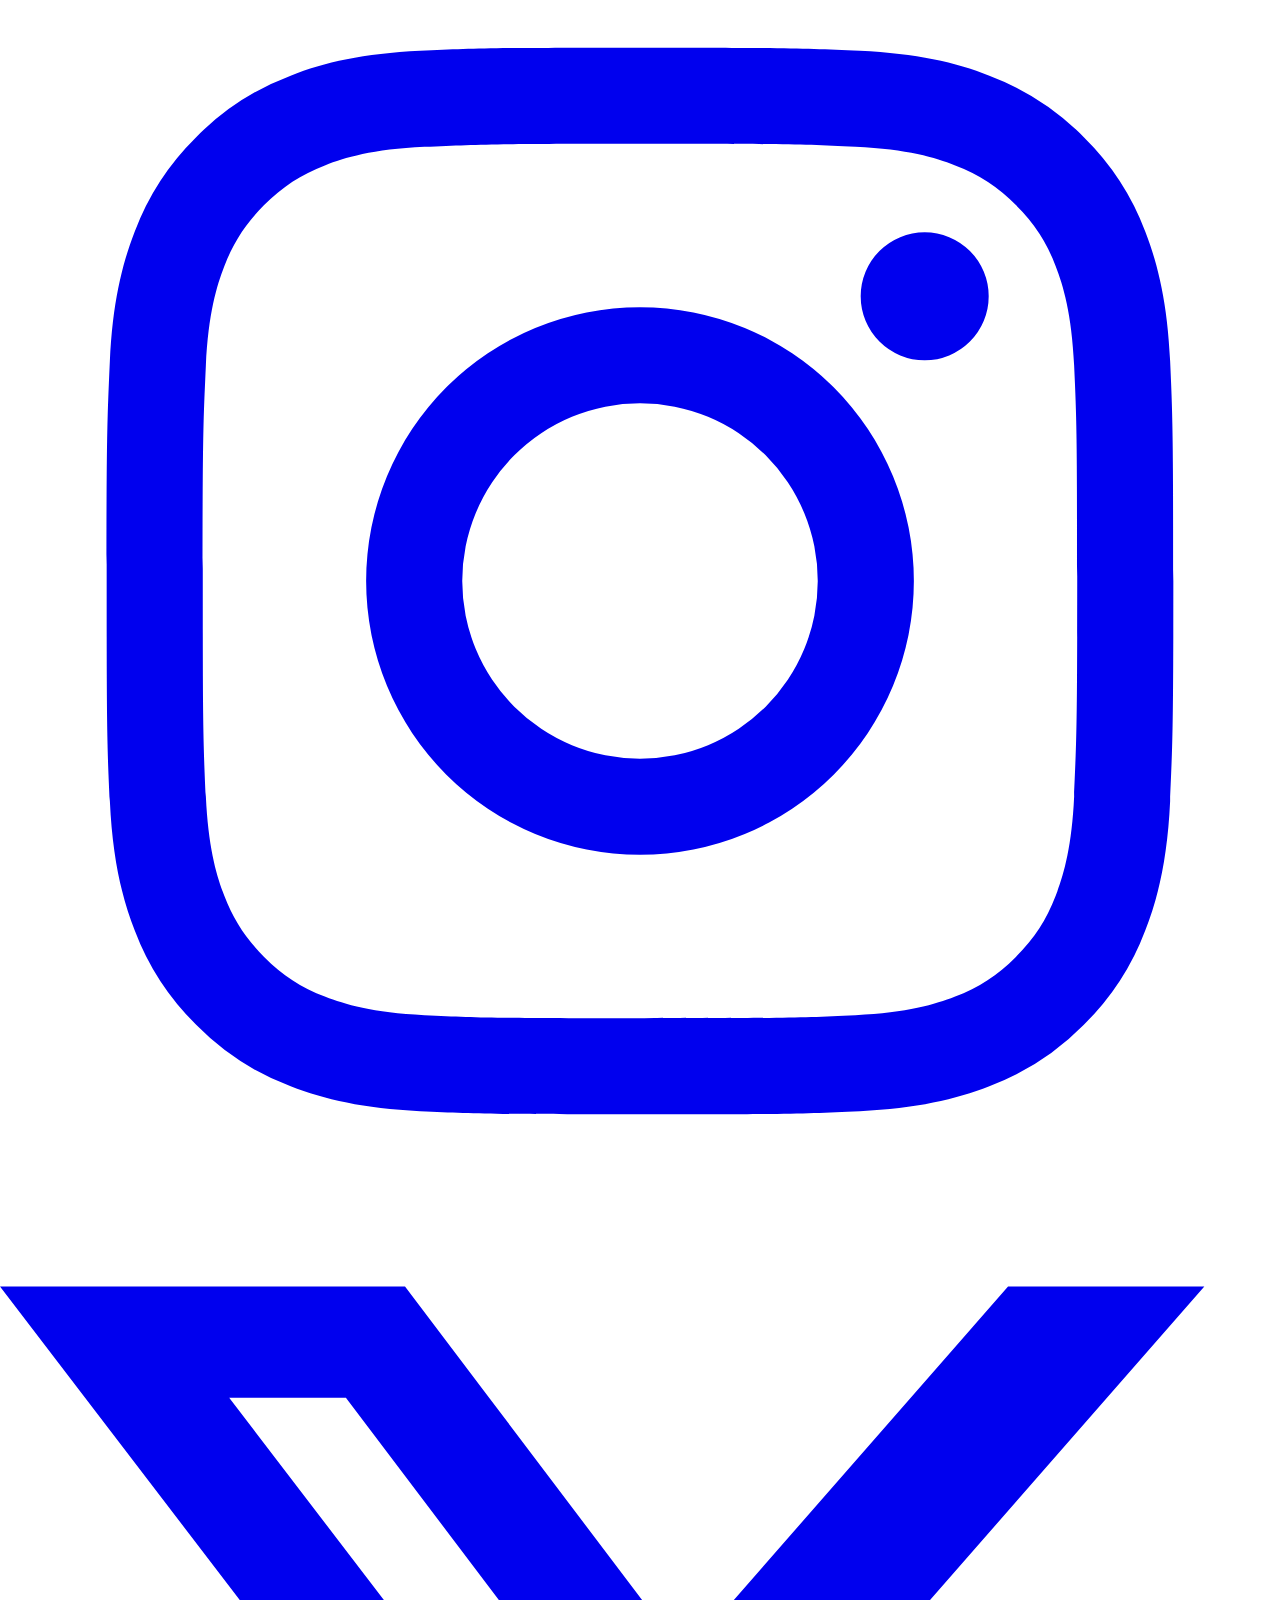
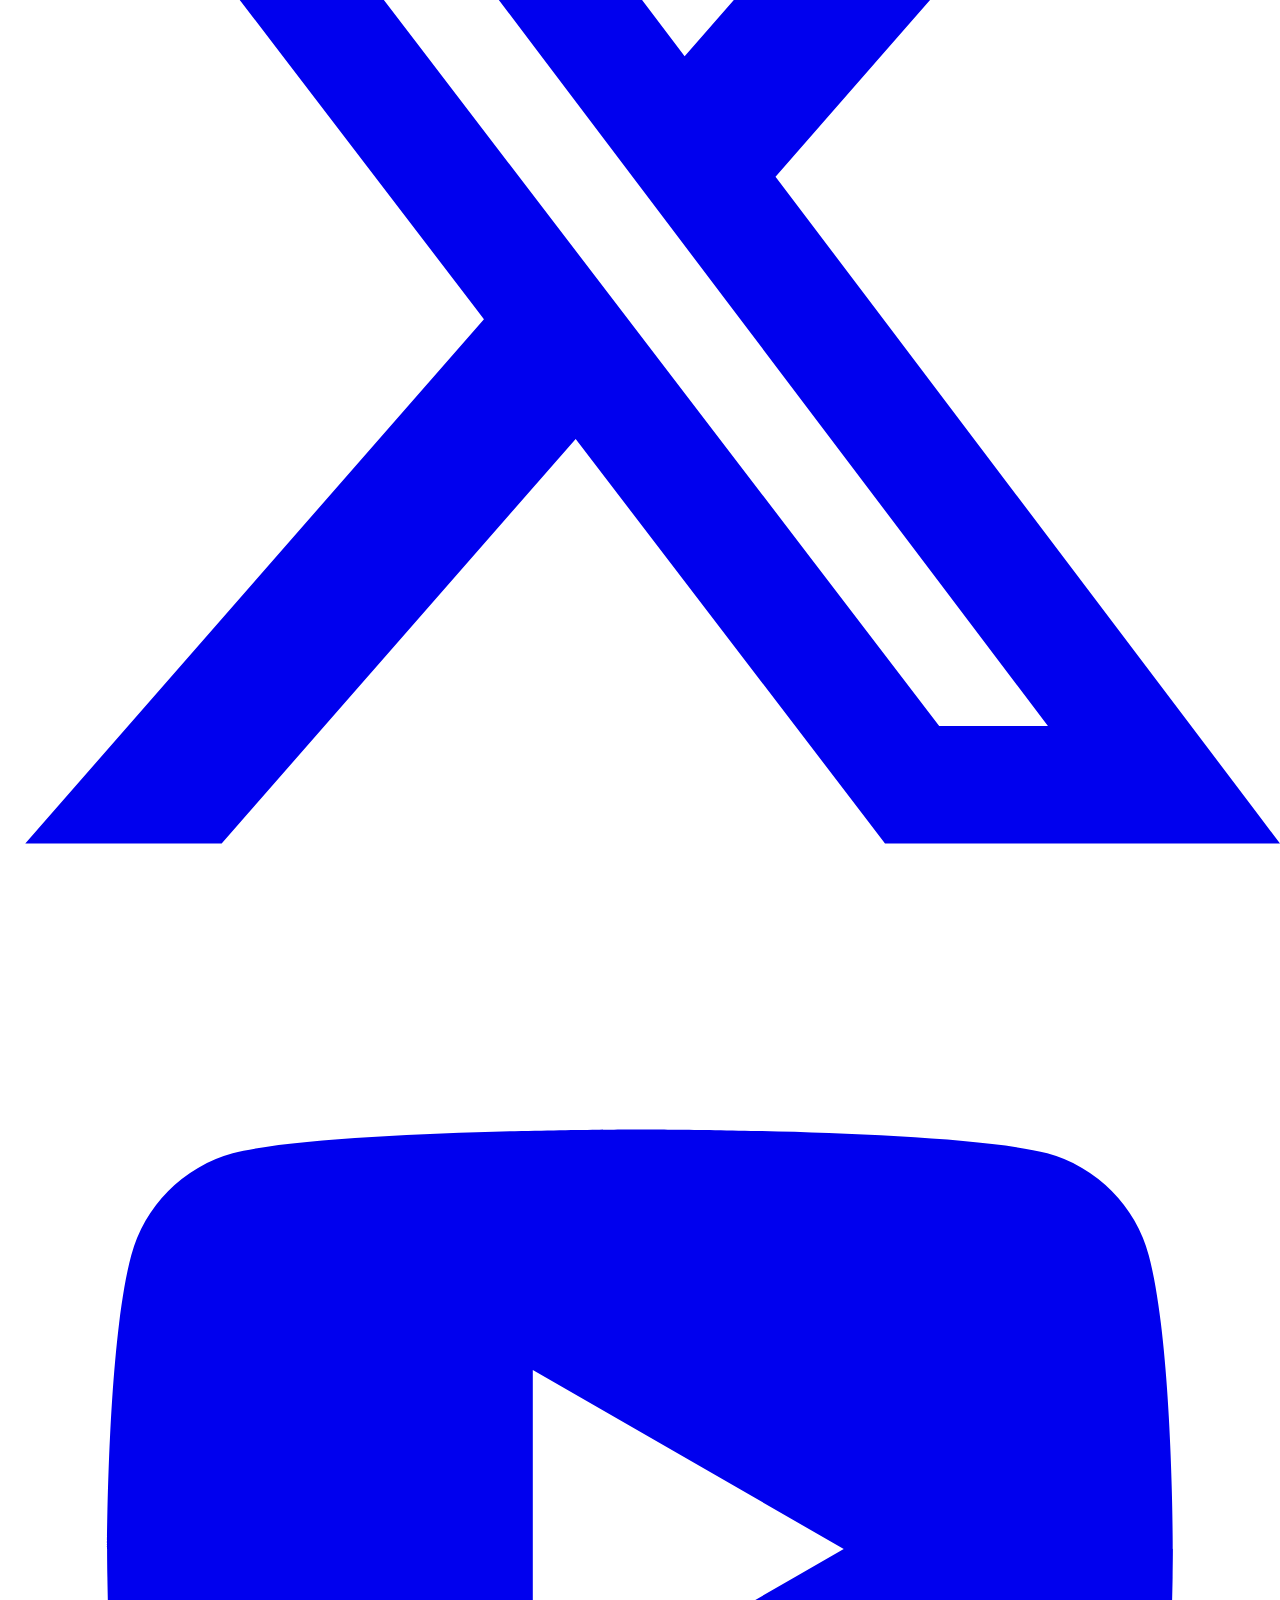
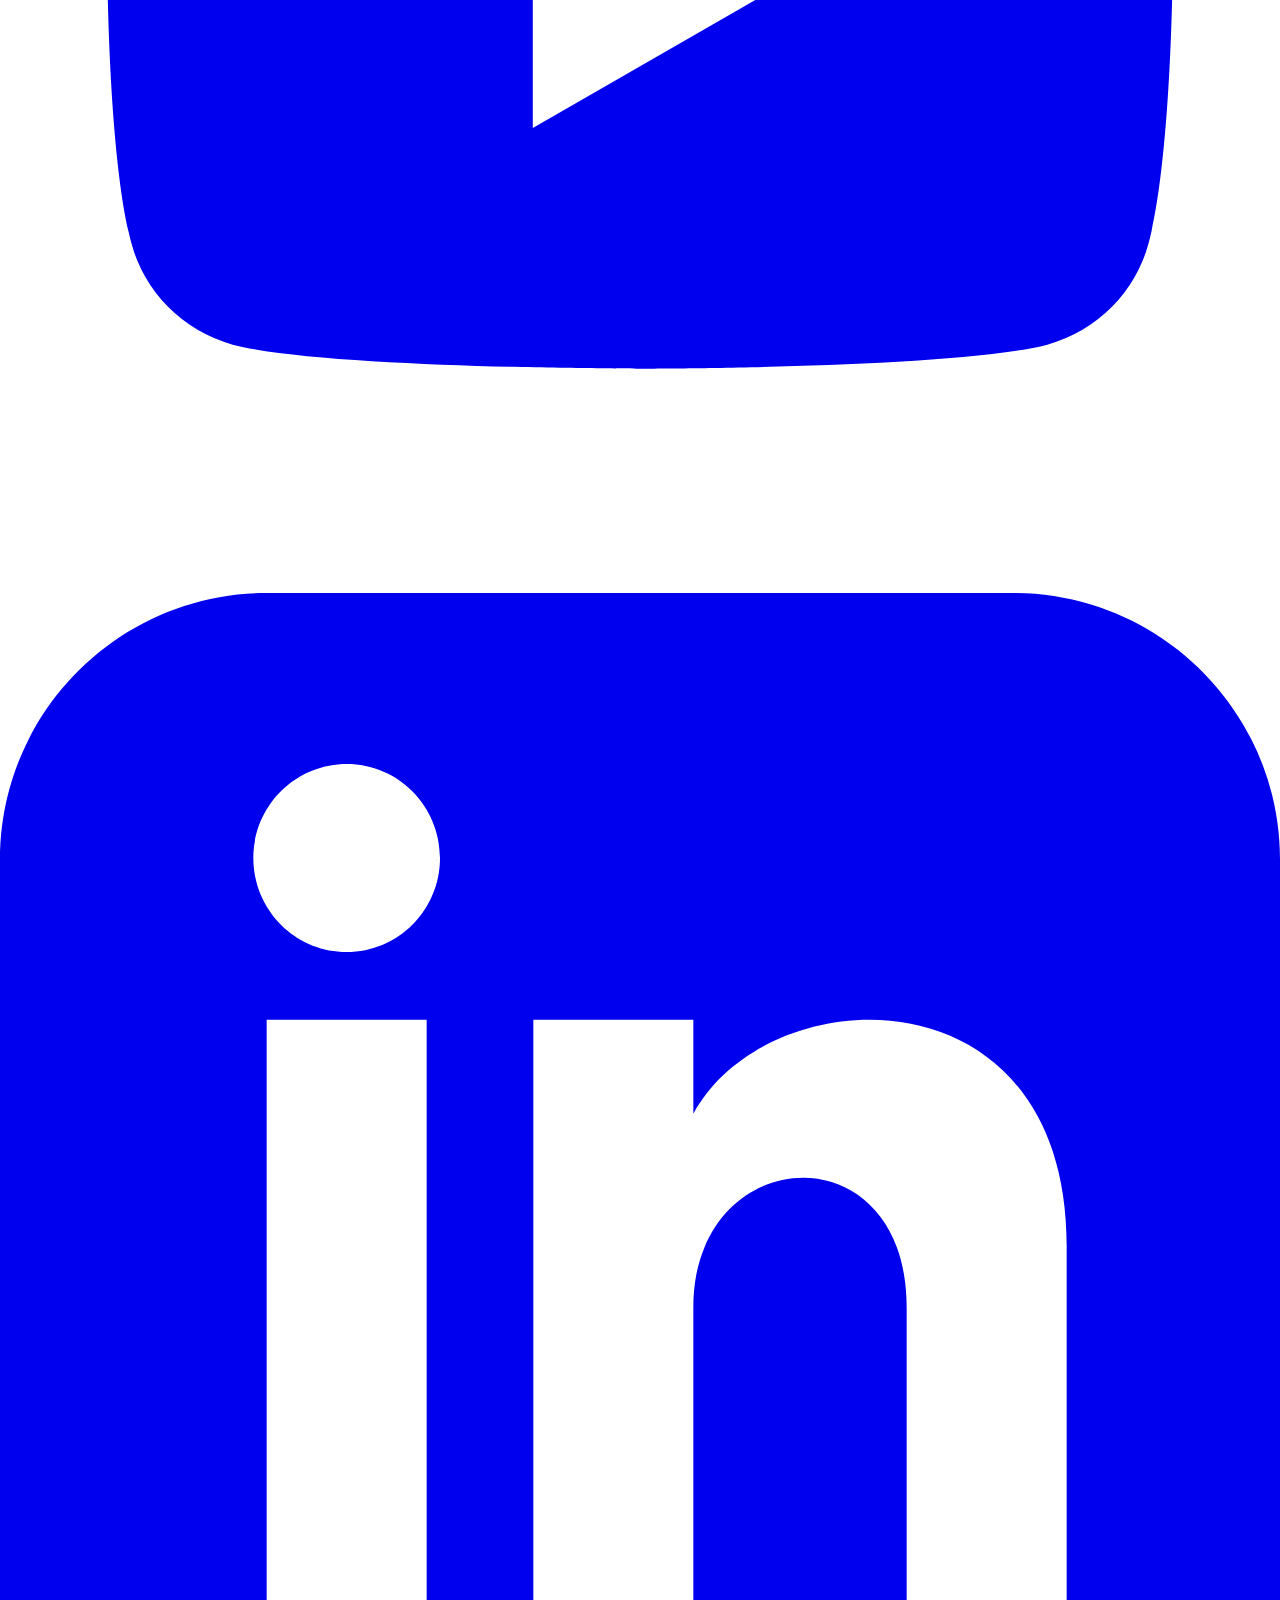
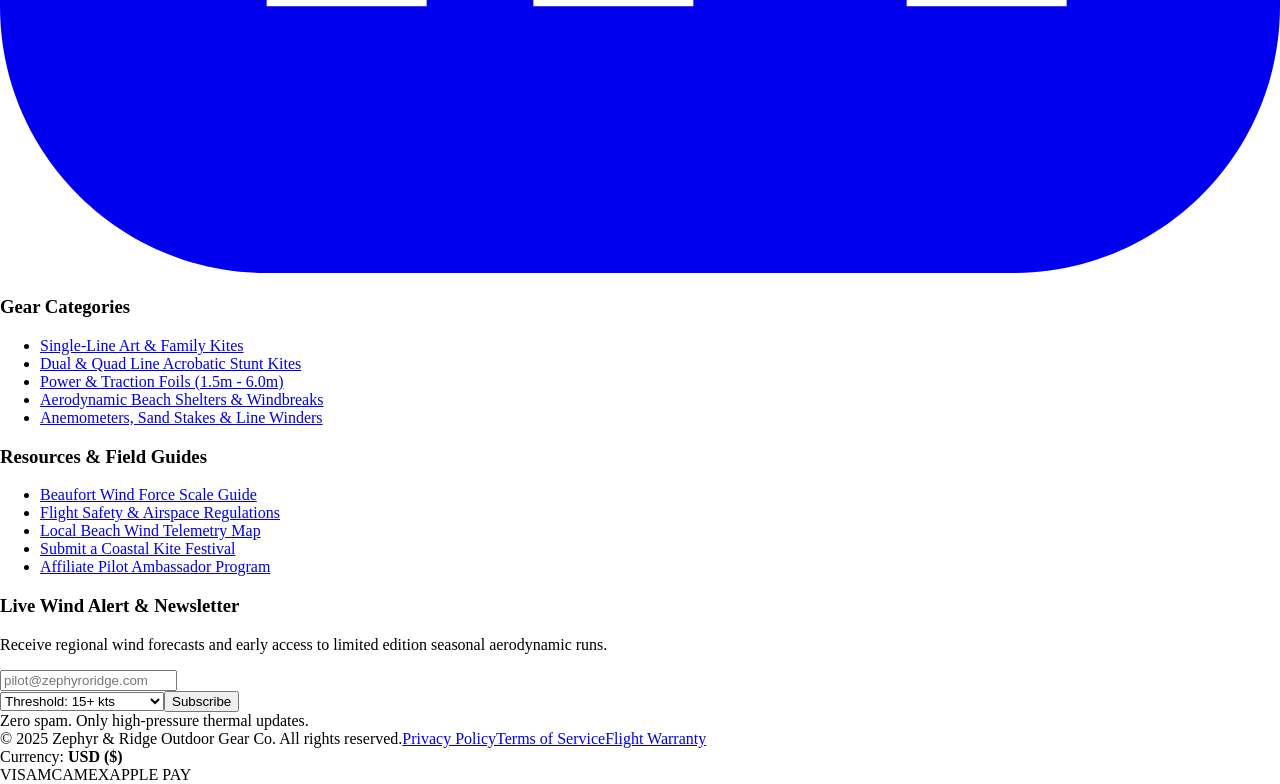
==== commit d3ea7e01: "Fix: Use JS-based inline display flex for nav — removes Tailwind CDN purge dependency so nav is alwa" ====
--- a/index.html
+++ b/index.html
@@ -49,11 +49,12 @@
     <script src="https://cdn.tailwindcss.com"></script>
     <script
         id="tailwind-config">tailwind.config = { "darkMode": "class", "theme": { "extend": { "colors": { "on-tertiary-fixed-variant": "#783200", "tertiary-fixed-dim": "#ffb690", "on-error-container": "#93000a", "on-primary-fixed": "#011d35", "surface-dim": "#cbdbf5", "on-tertiary-container": "#ea6803", "surface-variant": "#d3e4fe", "on-secondary-fixed": "#001d31", "on-secondary-fixed-variant": "#004b73", "inverse-surface": "#213145", "on-primary": "#ffffff", "surface-container-highest": "#d3e4fe", "error-container": "#ffdad6", "surface-container-high": "#dce9ff", "on-surface-variant": "#43474d", "tertiary-container": "#471a00", "inverse-primary": "#b0c9e8", "on-secondary-container": "#00476e", "on-tertiary": "#ffffff", "secondary": "#006398", "surface": "#f8f9ff", "outline": "#74777e", "primary": "#001428", "on-primary-fixed-variant": "#314863", "outline-variant": "#c3c6ce", "on-error": "#ffffff", "tertiary": "#260b00", "on-tertiary-fixed": "#341100", "tertiary-fixed": "#ffdbca", "background": "#f8f9ff", "primary-fixed": "#d1e4ff", "secondary-fixed": "#cce5ff", "inverse-on-surface": "#eaf1ff", "on-background": "#0b1c30", "secondary-container": "#5bb8fe", "on-primary-container": "#7991af", "on-secondary": "#ffffff", "surface-container-lowest": "#ffffff", "on-surface": "#0b1c30", "surface-bright": "#f8f9ff", "secondary-fixed-dim": "#93ccff", "surface-container": "#e5eeff", "surface-tint": "#49607c", "surface-container-low": "#eff4ff", "error": "#ba1a1a", "primary-fixed-dim": "#b0c9e8", "primary-container": "#0f2942" }, "borderRadius": { "DEFAULT": "0.25rem", "lg": "0.5rem", "xl": "0.75rem", "full": "9999px" }, "spacing": { "margin-desktop": "3rem", "space-xs": "0.25rem", "space-lg": "1.5rem", "gutter-mobile": "1rem", "space-xl": "2.5rem", "gutter-desktop": "2rem", "gutter": "1.5rem", "margin": "1.5rem", "margin-mobile": "1rem", "space-md": "1rem", "space-sm": "0.5rem" }, "fontFamily": { "display-hero-mobile": ["Space Grotesk"], "display-hero": ["Space Grotesk"], "body-md": ["Plus Jakarta Sans"], "label-md": ["Plus Jakarta Sans"], "body-lg": ["Plus Jakarta Sans"], "label-lg": ["Plus Jakarta Sans"], "headline-lg": ["Space Grotesk"], "body-sm": ["Plus Jakarta Sans"], "headline-sm": ["Space Grotesk"], "headline-md": ["Space Grotesk"], "label-sm": ["Plus Jakarta Sans"], "headline-lg-mobile": ["Space Grotesk"] }, "fontSize": { "display-hero-mobile": ["36px", { "lineHeight": "44px", "letterSpacing": "-0.02em", "fontWeight": "700" }], "display-hero": ["56px", { "lineHeight": "64px", "letterSpacing": "-0.03em", "fontWeight": "700" }], "body-md": ["16px", { "lineHeight": "24px", "letterSpacing": "0em", "fontWeight": "400" }], "label-md": ["12px", { "lineHeight": "16px", "letterSpacing": "0.04em", "fontWeight": "600" }], "body-lg": ["18px", { "lineHeight": "28px", "letterSpacing": "-0.01em", "fontWeight": "400" }], "label-lg": ["14px", { "lineHeight": "20px", "letterSpacing": "0.02em", "fontWeight": "600" }], "headline-lg": ["40px", { "lineHeight": "48px", "letterSpacing": "-0.02em", "fontWeight": "700" }], "body-sm": ["14px", { "lineHeight": "20px", "letterSpacing": "0em", "fontWeight": "400" }], "headline-sm": ["20px", { "lineHeight": "28px", "letterSpacing": "0em", "fontWeight": "600" }], "headline-md": ["28px", { "lineHeight": "36px", "letterSpacing": "-0.01em", "fontWeight": "600" }], "label-sm": ["11px", { "lineHeight": "14px", "letterSpacing": "0.06em", "fontWeight": "700" }], "headline-lg-mobile": ["28px", { "lineHeight": "36px", "letterSpacing": "-0.01em", "fontWeight": "700" }] } } } };</script>
-<link rel="stylesheet" href="assets/site-global.css?v=1790487127039">
+<link rel="stylesheet" href="assets/site-global.css?v=1790498407590">
 </head>
 
 <body class="bg-surface font-body-md text-on-surface antialiased">
-        <header class="fixed top-0 inset-x-0 z-50 bg-surface/90 backdrop-blur-xl shadow-[0_1px_8px_rgba(0,0,0,0.04)]">
+                <header class="fixed top-0 inset-x-0 z-50 bg-surface/90 backdrop-blur-xl shadow-[0_1px_8px_rgba(0,0,0,0.04)]">
+        <!-- Top announcement bar -->
         <div class="w-full bg-primary text-on-primary py-space-xs px-space-md">
             <div class="max-w-[1440px] mx-auto flex items-center justify-between font-label-sm text-label-sm">
                 <div class="flex items-center gap-space-sm">
@@ -68,42 +69,44 @@
                 </div>
             </div>
         </div>
-        <div class="h-20 w-full px-space-md lg:px-margin-desktop max-w-[1440px] mx-auto flex items-center justify-between gap-3 lg:gap-space-md">
-            <div class="flex items-center gap-space-md">
-                <a class="flex items-center gap-space-sm" data-path="coastal-winds" href="index.html">
-                    <img alt="Zephyr &amp; Ridge Brand Logo" class="h-8 w-auto object-contain" src="https://lh3.googleusercontent.com/aida-public/[base64]" />
-                    <div class="flex flex-col">
-                        <span class="font-headline-sm text-headline-sm uppercase tracking-tight text-primary leading-none">Zephyr &amp; Ridge</span>
-                        <span class="font-label-sm text-label-sm tracking-wider uppercase text-on-surface-variant">Aero &amp; Outdoor Gear</span>
-                    </div>
-                </a>
-            </div>
-            <!-- Desktop & Laptop Navigation Bar -->
-            <nav class="hidden lg:flex items-center gap-2.5 xl:gap-space-md font-label-lg text-sm xl:text-label-lg" data-active-classes="text-on-surface font-bold">
-                <div class="relative group" id="home-dropdown-wrapper">
-                    <button class="flex items-center gap-1 text-on-surface font-bold transition-colors py-2 whitespace-nowrap" id="home-dropdown-btn" type="button">
+        <!-- Main header row -->
+        <div class="h-20 w-full px-3 lg:px-margin-desktop max-w-[1440px] mx-auto flex items-center gap-2 lg:gap-space-md" style="justify-content:space-between;">
+            <!-- Logo -->
+            <a class="flex items-center gap-space-sm shrink-0" data-path="coastal-winds" href="index.html">
+                <img alt="Zephyr &amp; Ridge Brand Logo" class="h-8 w-auto object-contain" src="https://lh3.googleusercontent.com/aida-public/[base64]" />
+                <div class="flex flex-col">
+                    <span class="font-headline-sm text-headline-sm uppercase tracking-tight text-primary leading-none">Zephyr &amp; Ridge</span>
+                    <span class="font-label-sm text-label-sm tracking-wider uppercase text-on-surface-variant">Aero &amp; Outdoor Gear</span>
+                </div>
+            </a>
+            <!-- Desktop Navigation — visible on screens >= 640px via inline style (no Tailwind purge dependency) -->
+            <nav id="kite-desktop-nav" style="display:none;align-items:center;gap:12px;overflow-x:auto;flex:1;min-width:0;padding:8px 0;" data-active-classes="text-on-surface font-bold">
+                <!-- Home dropdown -->
+                <div class="relative group shrink-0" id="home-dropdown-wrapper">
+                    <button class="flex items-center gap-1 text-on-surface font-bold transition-colors py-2 whitespace-nowrap text-sm lg:text-label-lg" id="home-dropdown-btn" type="button">
                         <span>Home</span>
                         <span class="material-symbols-outlined text-base transition-transform group-hover:rotate-180">expand_more</span>
                     </button>
-                    <div class="absolute start-0 top-full hidden group-hover:block w-80 bg-surface-container-lowest rounded-xl shadow-[0_12px_32px_-4px_rgba(15,41,66,0.12)] p-space-sm z-50 border border-slate-200/80" id="home-dropdown-menu">
-                        <a aria-current='page' class="block p-space-sm rounded-lg hover:bg-surface-container-high transition-colors text-on-surface font-bold bg-surface-container-high/50" data-path="coastal-winds" href="index.html">
+                    <div class="absolute start-0 top-full w-80 bg-surface-container-lowest rounded-xl shadow-[0_12px_32px_-4px_rgba(15,41,66,0.12)] p-space-sm border border-slate-200" id="home-dropdown-menu" style="display:none;z-index:100;">
+                        <a aria-current='page' class="block p-space-sm rounded-lg hover:bg-surface-container-high transition-colors text-on-surface font-bold bg-surface-container-high" data-path="coastal-winds" href="index.html">
                             <div class="font-headline-sm text-label-lg text-on-surface">Home 1: Coastal Winds &amp; Highlights</div>
                             <div class="font-body-sm text-body-sm text-on-surface-variant mt-0.5">Everyday kites, family flyers &amp; seaside recreation</div>
                         </a>
-                        <a  class="block p-space-sm rounded-lg hover:bg-surface-container-high transition-colors text-on-surface mt-space-xs" data-path="mountain-pro" href="home-2.html">
+                        <a  class="block p-space-sm rounded-lg hover:bg-surface-container-high transition-colors mt-space-xs" data-path="mountain-pro" href="home-2.html">
                             <div class="font-headline-sm text-label-lg text-on-surface">Home 2: Mountain &amp; Pro Performance</div>
                             <div class="font-body-sm text-body-sm text-on-surface-variant mt-0.5">Extreme stunt kites, foil traction &amp; power gear</div>
                         </a>
                     </div>
                 </div>
-                <a  class="text-on-surface-variant hover:text-on-surface transition-colors whitespace-nowrap" data-path="products-catalog" href="products.html">Categories</a>
-                <a  class="text-on-surface-variant hover:text-on-surface transition-colors whitespace-nowrap" data-path="product-detail" href="product-zephyr-pro.html">Product Detail</a>
-                <a  class="text-on-surface-variant hover:text-on-surface transition-colors whitespace-nowrap" data-path="buying-guide" href="buying-guide.html">Buying &amp; Wind Guide</a>
-                <a  class="text-on-surface-variant hover:text-on-surface transition-colors whitespace-nowrap" data-path="events-festivals" href="events.html">Events &amp; Festivals</a>
-                <a  class="text-on-surface-variant hover:text-on-surface transition-colors whitespace-nowrap" data-path="outdoor-gear" href="beach-gear.html">Outdoor &amp; Beach Gear</a>
-                <a  class="text-on-surface-variant hover:text-on-surface transition-colors whitespace-nowrap" data-path="contact-support" href="contact.html">Contact &amp; Support</a>
+                <a  class="text-on-surface-variant hover:text-on-surface transition-colors whitespace-nowrap shrink-0 text-sm lg:text-label-lg" data-path="products-catalog" href="products.html">Categories</a>
+                <a  class="text-on-surface-variant hover:text-on-surface transition-colors whitespace-nowrap shrink-0 text-sm lg:text-label-lg" data-path="product-detail" href="product-zephyr-pro.html">Product Detail</a>
+                <a  class="text-on-surface-variant hover:text-on-surface transition-colors whitespace-nowrap shrink-0 text-sm lg:text-label-lg" data-path="buying-guide" href="buying-guide.html">Buying &amp; Wind Guide</a>
+                <a  class="text-on-surface-variant hover:text-on-surface transition-colors whitespace-nowrap shrink-0 text-sm lg:text-label-lg" data-path="events-festivals" href="events.html">Events &amp; Festivals</a>
+                <a  class="text-on-surface-variant hover:text-on-surface transition-colors whitespace-nowrap shrink-0 text-sm lg:text-label-lg" data-path="outdoor-gear" href="beach-gear.html">Outdoor &amp; Beach Gear</a>
+                <a  class="text-on-surface-variant hover:text-on-surface transition-colors whitespace-nowrap shrink-0 text-sm lg:text-label-lg" data-path="contact-support" href="contact.html">Contact &amp; Support</a>
             </nav>
-            <div class="flex items-center gap-1 sm:gap-space-sm">
+            <!-- Right side buttons -->
+            <div class="flex items-center gap-1 shrink-0">
                 <button aria-label="Toggle color mode" class="p-2 rounded-full text-on-surface-variant hover:bg-surface-container-high hover:text-on-surface transition-colors" id="theme-toggle" type="button">
                     <span class="material-symbols-outlined text-xl" id="theme-icon">dark_mode</span>
                 </button>
@@ -113,74 +116,104 @@
                 <button aria-label="Profile" class="p-2 rounded-full text-on-surface-variant hover:bg-surface-container-high hover:text-on-surface transition-colors" type="button">
                     <span class="material-symbols-outlined text-xl">account_circle</span>
                 </button>
-                <!-- Hamburger Menu Button (Visible on screens < lg) -->
-                <button aria-expanded="false" aria-label="Toggle navigation menu" class="lg:hidden p-2 rounded-xl text-on-surface hover:bg-surface-container-high transition-colors" id="kite-mobile-toggle" type="button">
+                <!-- Hamburger — shown on mobile only via JS -->
+                <button aria-expanded="false" aria-label="Toggle navigation menu" id="kite-mobile-toggle" style="display:none;" class="p-2 rounded-xl text-on-surface hover:bg-surface-container-high transition-colors" type="button">
                     <span class="material-symbols-outlined text-2xl" id="kite-mobile-icon">menu</span>
                 </button>
             </div>
         </div>
-        <!-- Mobile Navigation Menu Drawer -->
-        <div class="hidden lg:hidden w-full bg-surface-container-lowest border-t border-slate-200/80 px-space-md py-4 shadow-xl flex-col gap-2 transition-all" id="kite-mobile-menu">
+        <!-- Mobile Navigation Drawer -->
+        <div id="kite-mobile-menu" style="display:none;" class="w-full bg-surface-container-lowest border-t border-slate-200 px-space-md py-4 shadow-xl flex-col gap-2">
             <div class="font-label-sm uppercase tracking-wider text-on-surface-variant px-2 pt-1 pb-2">Navigation Pages</div>
-            <div class="grid grid-cols-1 sm:grid-cols-2 gap-2">
-                <a class="flex items-center gap-3 p-3 rounded-xl hover:bg-surface-container-high text-on-surface font-medium transition-colors bg-surface-container-high/70 border border-secondary/30" href="index.html">
+            <div class="grid grid-cols-2 gap-2">
+                <a class="flex items-center gap-3 p-3 rounded-xl text-on-surface font-medium transition-colors bg-surface-container-high" href="index.html">
                     <span class="material-symbols-outlined text-secondary">home</span>
-                    <div>
-                        <div class="font-semibold text-sm text-primary">Home 1: Coastal Winds</div>
-                        <div class="text-xs text-on-surface-variant">Everyday &amp; Recreation</div>
-                    </div>
+                    <div><div class="font-semibold text-sm">Home 1: Coastal Winds</div><div class="text-xs text-on-surface-variant">Everyday &amp; Recreation</div></div>
                 </a>
                 <a class="flex items-center gap-3 p-3 rounded-xl hover:bg-surface-container-high text-on-surface font-medium transition-colors" href="home-2.html">
                     <span class="material-symbols-outlined text-secondary">paragliding</span>
-                    <div>
-                        <div class="font-semibold text-sm ">Home 2: Mountain &amp; Pro</div>
-                        <div class="text-xs text-on-surface-variant">Stunt Kites &amp; Traction</div>
-                    </div>
+                    <div><div class="font-semibold text-sm">Home 2: Mountain &amp; Pro</div><div class="text-xs text-on-surface-variant">Stunt Kites &amp; Traction</div></div>
                 </a>
                 <a class="flex items-center gap-3 p-3 rounded-xl hover:bg-surface-container-high text-on-surface font-medium transition-colors" href="products.html">
                     <span class="material-symbols-outlined text-secondary">category</span>
-                    <div>
-                        <div class="font-semibold text-sm ">Categories &amp; Catalog</div>
-                        <div class="text-xs text-on-surface-variant">Explore full gear lineup</div>
-                    </div>
+                    <div><div class="font-semibold text-sm">Categories &amp; Catalog</div><div class="text-xs text-on-surface-variant">Explore full gear lineup</div></div>
                 </a>
                 <a class="flex items-center gap-3 p-3 rounded-xl hover:bg-surface-container-high text-on-surface font-medium transition-colors" href="product-zephyr-pro.html">
                     <span class="material-symbols-outlined text-secondary">inventory_2</span>
-                    <div>
-                        <div class="font-semibold text-sm ">Product Detail</div>
-                        <div class="text-xs text-on-surface-variant">Zephyr Pro Stunt Kite</div>
-                    </div>
+                    <div><div class="font-semibold text-sm">Product Detail</div><div class="text-xs text-on-surface-variant">Zephyr Pro Stunt Kite</div></div>
                 </a>
                 <a class="flex items-center gap-3 p-3 rounded-xl hover:bg-surface-container-high text-on-surface font-medium transition-colors" href="buying-guide.html">
                     <span class="material-symbols-outlined text-secondary">menu_book</span>
-                    <div>
-                        <div class="font-semibold text-sm ">Buying &amp; Wind Guide</div>
-                        <div class="text-xs text-on-surface-variant">Wind speed &amp; sizing recommendations</div>
-                    </div>
+                    <div><div class="font-semibold text-sm">Buying &amp; Wind Guide</div><div class="text-xs text-on-surface-variant">Wind speed &amp; sizing</div></div>
                 </a>
                 <a class="flex items-center gap-3 p-3 rounded-xl hover:bg-surface-container-high text-on-surface font-medium transition-colors" href="events.html">
                     <span class="material-symbols-outlined text-secondary">event</span>
-                    <div>
-                        <div class="font-semibold text-sm ">Events &amp; Festivals</div>
-                        <div class="text-xs text-on-surface-variant">Upcoming kite fly-ins &amp; expos</div>
-                    </div>
+                    <div><div class="font-semibold text-sm">Events &amp; Festivals</div><div class="text-xs text-on-surface-variant">Kite fly-ins &amp; expos</div></div>
                 </a>
                 <a class="flex items-center gap-3 p-3 rounded-xl hover:bg-surface-container-high text-on-surface font-medium transition-colors" href="beach-gear.html">
                     <span class="material-symbols-outlined text-secondary">beach_access</span>
-                    <div>
-                        <div class="font-semibold text-sm ">Outdoor &amp; Beach Gear</div>
-                        <div class="text-xs text-on-surface-variant">Wind socks, anchors &amp; accessories</div>
-                    </div>
+                    <div><div class="font-semibold text-sm">Outdoor &amp; Beach Gear</div><div class="text-xs text-on-surface-variant">Wind socks &amp; accessories</div></div>
                 </a>
                 <a class="flex items-center gap-3 p-3 rounded-xl hover:bg-surface-container-high text-on-surface font-medium transition-colors" href="contact.html">
                     <span class="material-symbols-outlined text-secondary">support_agent</span>
-                    <div>
-                        <div class="font-semibold text-sm ">Contact &amp; Support</div>
-                        <div class="text-xs text-on-surface-variant">Customer service &amp; gear help</div>
-                    </div>
+                    <div><div class="font-semibold text-sm">Contact &amp; Support</div><div class="text-xs text-on-surface-variant">Customer service</div></div>
                 </a>
             </div>
         </div>
+
+        <script>
+        (function(){
+            var MOBILE_BP = 640;
+            var nav = document.getElementById('kite-desktop-nav');
+            var hamburger = document.getElementById('kite-mobile-toggle');
+            var mobileMenu = document.getElementById('kite-mobile-menu');
+            var mobileIcon = document.getElementById('kite-mobile-icon');
+            var homeBtn = document.getElementById('home-dropdown-btn');
+            var homeMenu = document.getElementById('home-dropdown-menu');
+
+            function applyLayout(){
+                if(window.innerWidth >= MOBILE_BP){
+                    nav.style.display = 'flex';
+                    hamburger.style.display = 'none';
+                    mobileMenu.style.display = 'none';
+                } else {
+                    nav.style.display = 'none';
+                    hamburger.style.display = 'flex';
+                }
+            }
+            applyLayout();
+            window.addEventListener('resize', applyLayout);
+
+            hamburger.addEventListener('click', function(e){
+                e.stopPropagation();
+                var open = mobileMenu.style.display === 'flex';
+                mobileMenu.style.display = open ? 'none' : 'flex';
+                mobileMenu.style.flexDirection = 'column';
+                mobileIcon.textContent = open ? 'menu' : 'close';
+                hamburger.setAttribute('aria-expanded', String(!open));
+            });
+
+            document.addEventListener('click', function(e){
+                if(!mobileMenu.contains(e.target) && !hamburger.contains(e.target)){
+                    mobileMenu.style.display = 'none';
+                    mobileIcon.textContent = 'menu';
+                    hamburger.setAttribute('aria-expanded','false');
+                }
+            });
+
+            if(homeBtn && homeMenu){
+                homeBtn.addEventListener('click', function(e){
+                    e.stopPropagation();
+                    homeMenu.style.display = homeMenu.style.display === 'block' ? 'none' : 'block';
+                });
+                document.addEventListener('click', function(e){
+                    if(!homeBtn.contains(e.target) && !homeMenu.contains(e.target)){
+                        homeMenu.style.display = 'none';
+                    }
+                });
+            }
+        })();
+        </script>
     </header>
     <main class="w-full pt-20 bg-surface min-h-[calc(100vh-20rem)]">
         <div class="flex flex-col w-full">
@@ -1370,7 +1403,7 @@
     <svg class="w-5 h-5" fill="currentColor" viewBox="0 0 24 24" aria-hidden="true"><path fill-rule="evenodd" d="M19 0h-14c-2.761 0-5 2.239-5 5v14c0 2.761 2.239 5 5 5h14c2.762 0 5-2.239 5-5v-14c0-2.761-2.238-5-5-5zm-11 19h-3v-11h3v11zm-1.5-12.268c-.966 0-1.75-.79-1.75-1.764s.784-1.764 1.75-1.764 1.75.79 1.75 1.764-.783 1.764-1.75 1.764zm13.5 12.268h-3v-5.604c0-3.368-4-3.113-4 0v5.604h-3v-11h3v1.765c1.396-2.586 7-2.777 7 2.476v6.759z" clip-rule="evenodd" /></svg>
   </a></div></div><div class="space-y-space-sm"><h3 class="font-headline-sm text-headline-sm text-on-surface">Gear Categories</h3><ul class="space-y-space-xs font-body-sm text-body-sm text-on-surface-variant"><li><a class="hover:text-secondary transition-colors" data-path="products-catalog" href="#">Single-Line Art &amp; Family Kites</a></li><li><a class="hover:text-secondary transition-colors" data-path="products-catalog" href="#">Dual &amp; Quad Line Acrobatic Stunt Kites</a></li><li><a class="hover:text-secondary transition-colors" data-path="products-catalog" href="#">Power &amp; Traction Foils (1.5m - 6.0m)</a></li><li><a class="hover:text-secondary transition-colors" data-path="outdoor-gear" href="#">Aerodynamic Beach Shelters &amp; Windbreaks</a></li><li><a class="hover:text-secondary transition-colors" data-path="outdoor-gear" href="#">Anemometers, Sand Stakes &amp; Line Winders</a></li></ul></div><div class="space-y-space-sm"><h3 class="font-headline-sm text-headline-sm text-on-surface">Resources &amp; Field Guides</h3><ul class="space-y-space-xs font-body-sm text-body-sm text-on-surface-variant"><li><a class="hover:text-secondary transition-colors" data-path="buying-guide" href="#">Beaufort Wind Force Scale Guide</a></li><li><a class="hover:text-secondary transition-colors" data-path="buying-guide" href="#">Flight Safety &amp; Airspace Regulations</a></li><li><a class="hover:text-secondary transition-colors" data-path="events-festivals" href="#">Local Beach Wind Telemetry Map</a></li><li><a class="hover:text-secondary transition-colors" data-path="events-festivals" href="#">Submit a Coastal Kite Festival</a></li><li><a class="hover:text-secondary transition-colors" data-path="contact-support" href="#">Affiliate Pilot Ambassador Program</a></li></ul></div><div class="space-y-space-sm"><h3 class="font-headline-sm text-headline-sm text-on-surface">Live Wind Alert &amp; Newsletter</h3><p class="font-body-sm text-body-sm text-on-surface-variant">Receive regional wind forecasts and early access to limited edition seasonal aerodynamic runs.</p><form class="space-y-space-xs"><input class="w-full px-space-md py-2.5 rounded-lg bg-surface-container-lowest text-on-surface font-body-sm text-body-sm focus:outline-none focus:ring-2 focus:ring-secondary" placeholder="pilot@zephyroridge.com" type="email"/><div class="flex items-center gap-space-xs"><select class="px-space-sm py-2 rounded-lg bg-surface-container-lowest text-on-surface font-label-md text-label-md focus:outline-none"><option>Threshold: 15+ kts</option><option>Threshold: 20+ kts</option><option>Threshold: 25+ kts Gale</option></select><button class="flex-1 bg-secondary text-on-secondary px-space-md py-2 rounded-lg font-label-lg text-label-lg hover:bg-secondary-container hover:text-on-secondary-container transition-colors" type="button">Subscribe</button></div><span class="font-label-sm text-label-sm text-on-surface-variant block">Zero spam. Only high-pressure thermal updates.</span></form></div></div><div class="mt-space-lg pt-space-md border-t border-outline-variant flex flex-col md:flex-row items-center justify-between gap-space-md text-on-surface-variant font-label-md text-label-md"><div class="flex items-center gap-space-md flex-wrap"><span>&copy; 2025 Zephyr &amp; Ridge Outdoor Gear Co. All rights reserved.</span><a class="hover:text-on-surface transition-colors" href="#">Privacy Policy</a><a class="hover:text-on-surface transition-colors" href="#">Terms of Service</a><a class="hover:text-on-surface transition-colors" href="#">Flight Warranty</a></div><div class="flex items-center gap-space-md"><span>Currency: <strong>USD ($)</strong></span><div class="flex items-center gap-space-xs font-label-sm text-label-sm uppercase tracking-wider"><span>VISA</span><span>MC</span><span>AMEX</span><span>APPLE PAY</span></div></div></div></div></footer>
     <script>(function () {  const dropdownBtn = document.getElementById('home-dropdown-btn'); const dropdownMenu = document.getElementById('home-dropdown-menu'); if (dropdownBtn && dropdownMenu) { dropdownBtn.addEventListener('click', function (e) { e.stopPropagation(); dropdownMenu.classList.toggle('hidden'); }); document.addEventListener('click', function () { if (!dropdownMenu.classList.contains('hidden')) { dropdownMenu.classList.add('hidden'); } }); } })();</script>
-<script src="assets/site-global.js?v=1790489856003"></script>
+<script src="assets/site-global.js?v=1790498407590"></script>
 </body>
 
 </html>
--- a/assets/site-global.css
+++ b/assets/site-global.css
@@ -192,3 +192,7 @@
   box-shadow: 0 12px 32px rgba(0, 0, 0, 0.4) !important;
 }
 
+.no-scrollbar::-webkit-scrollbar { display: none; }
+.no-scrollbar { -ms-overflow-style: none; scrollbar-width: none; }
+
+
